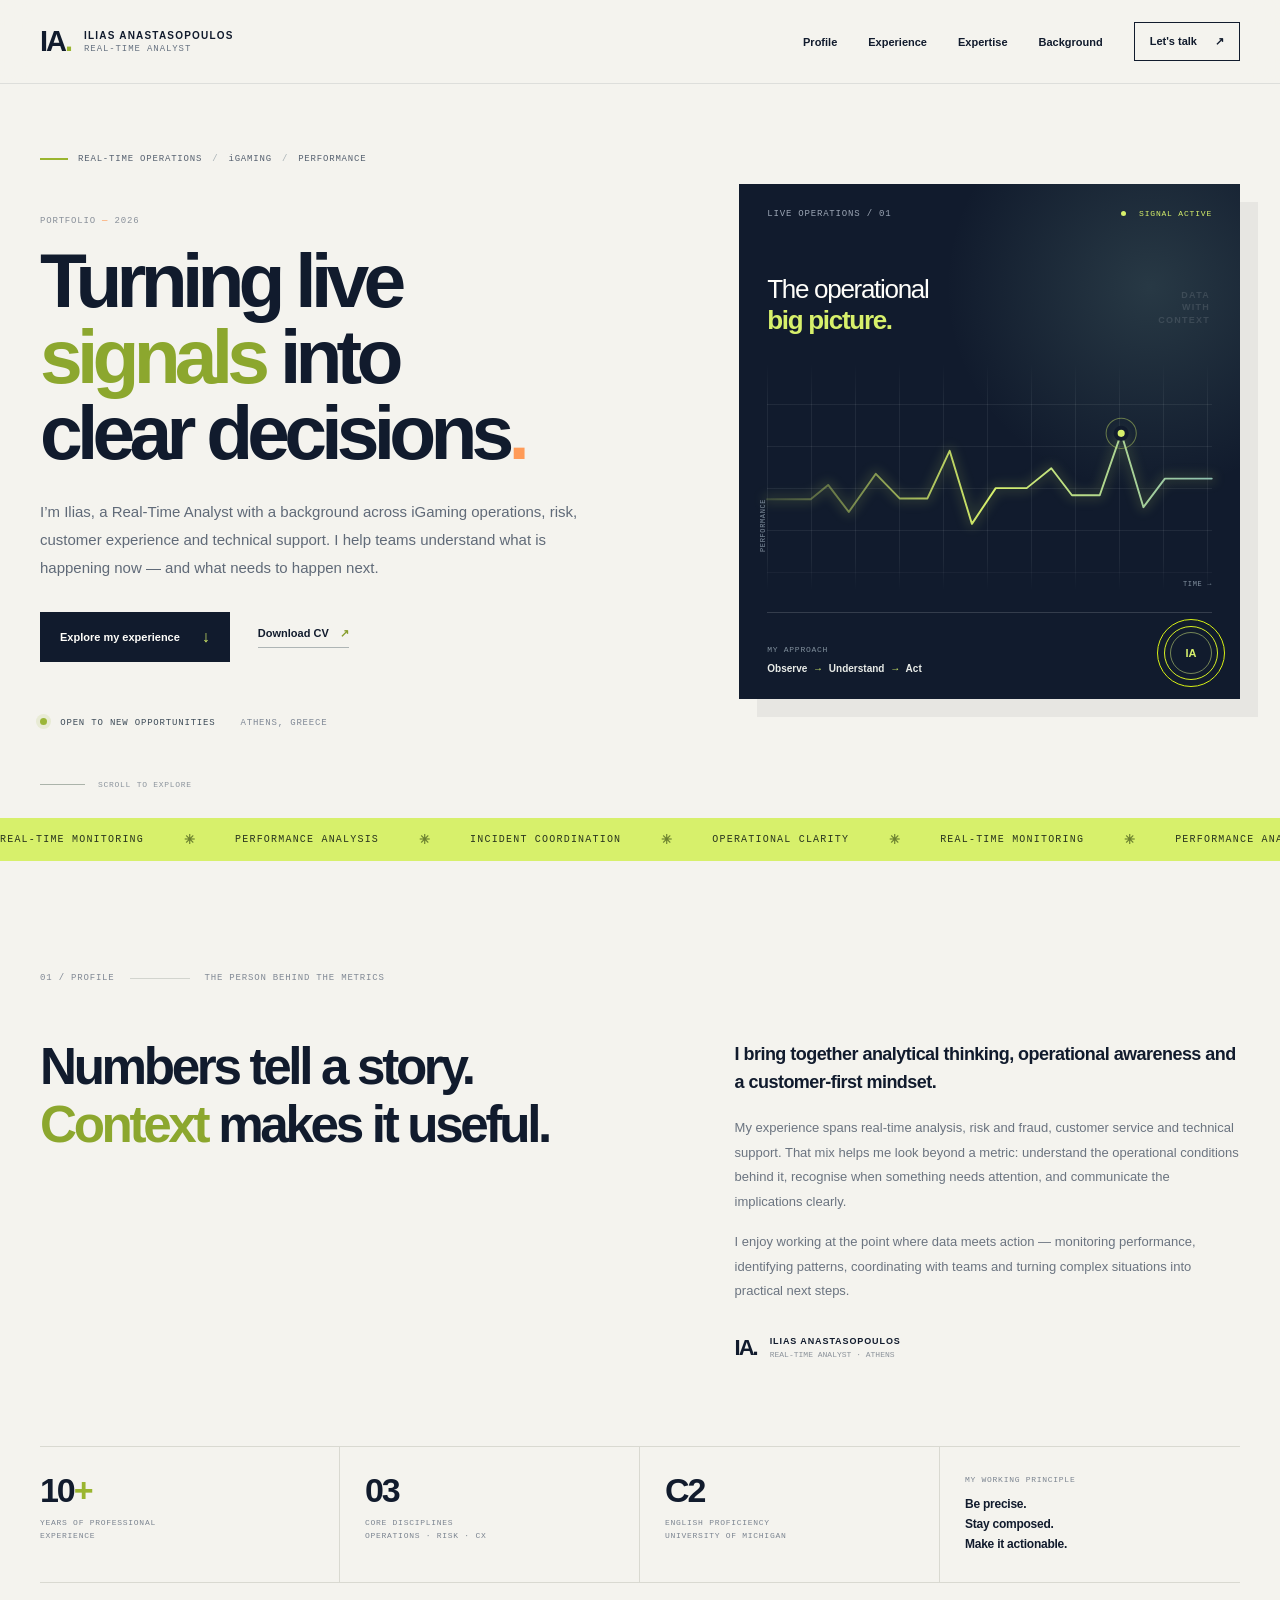
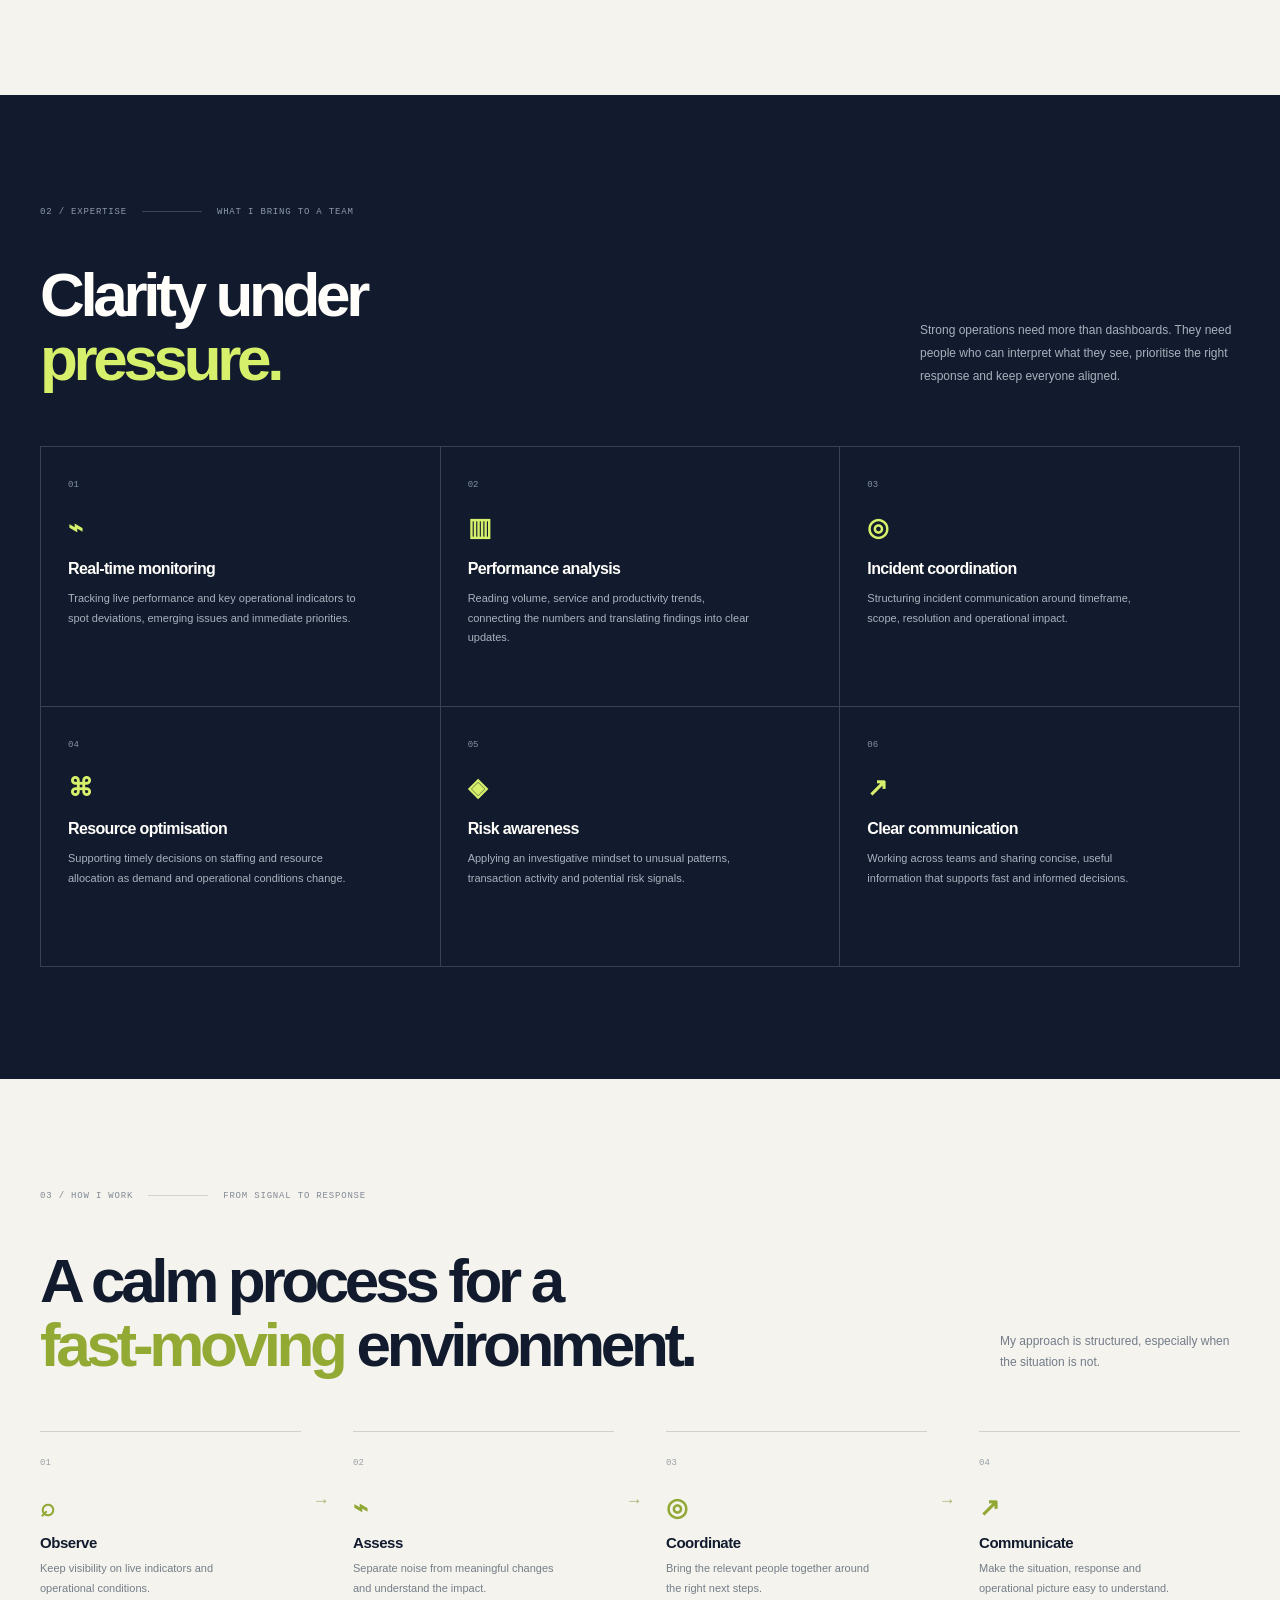
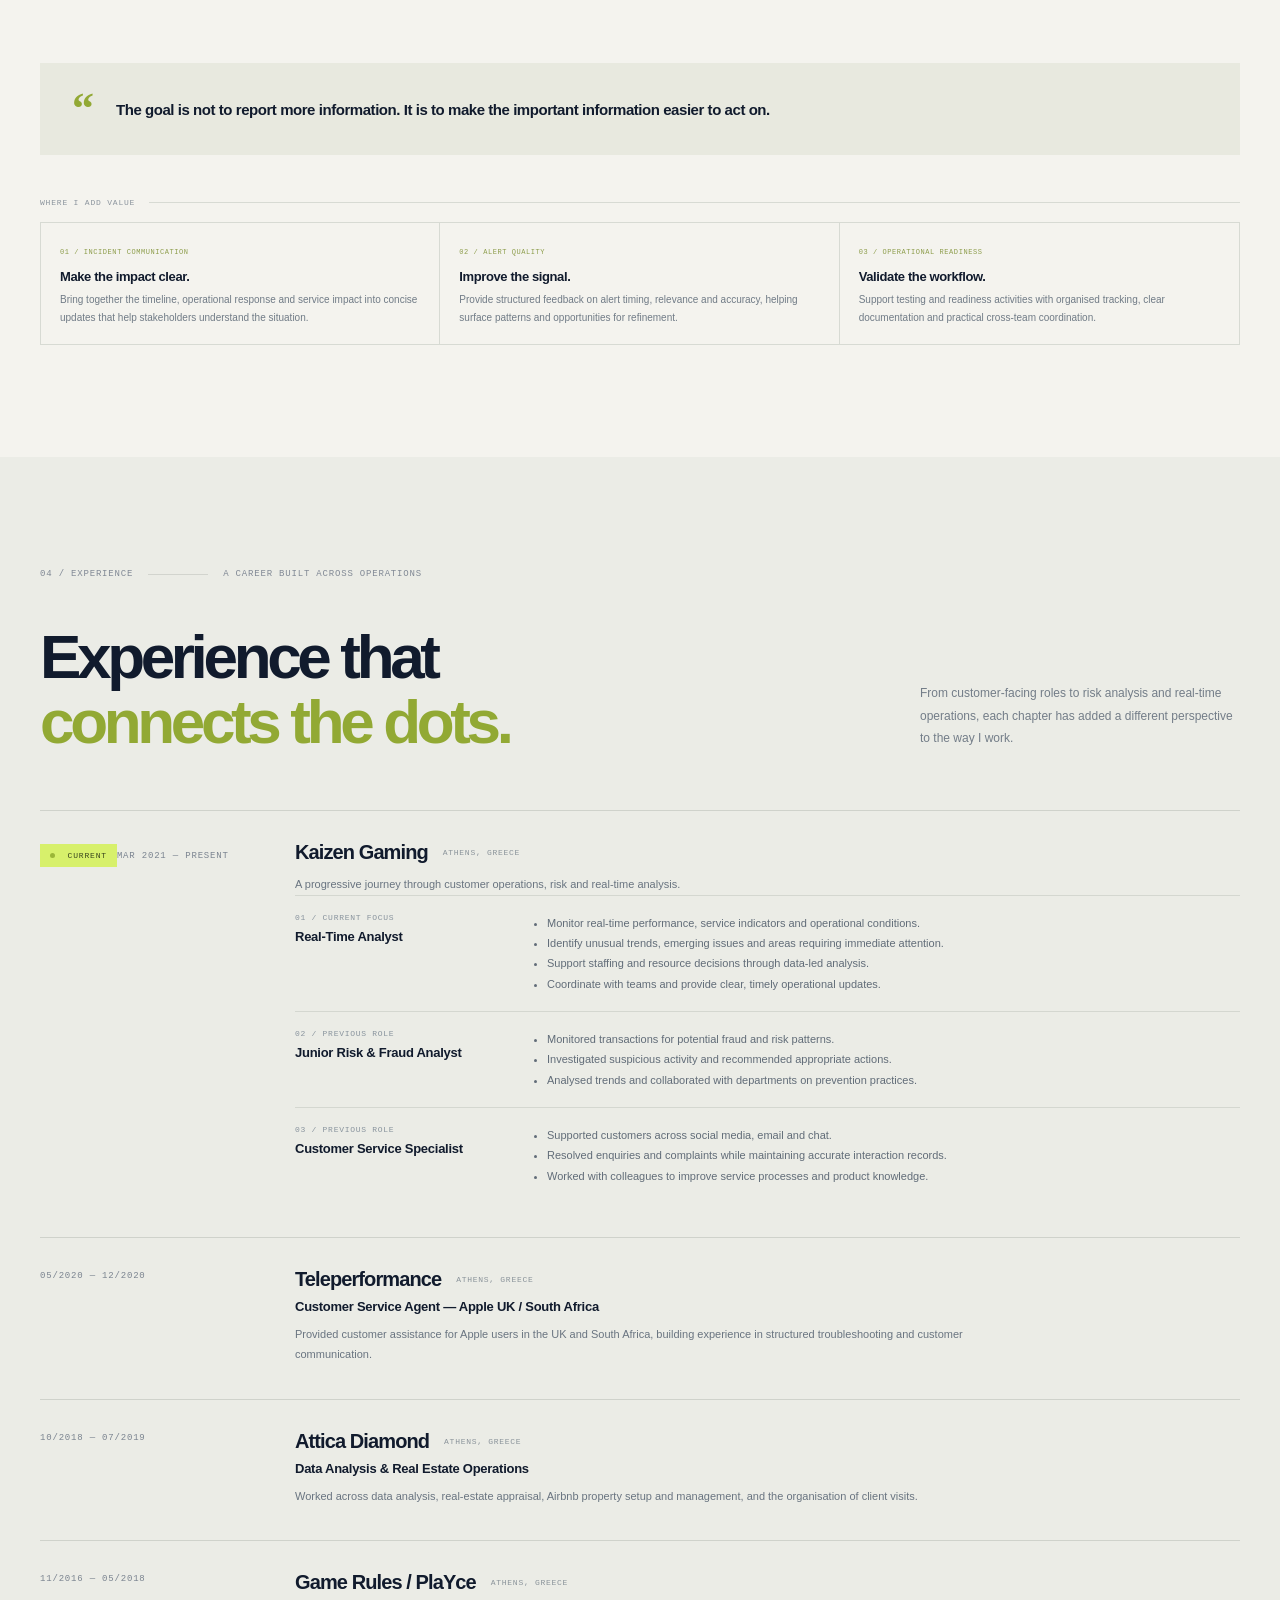
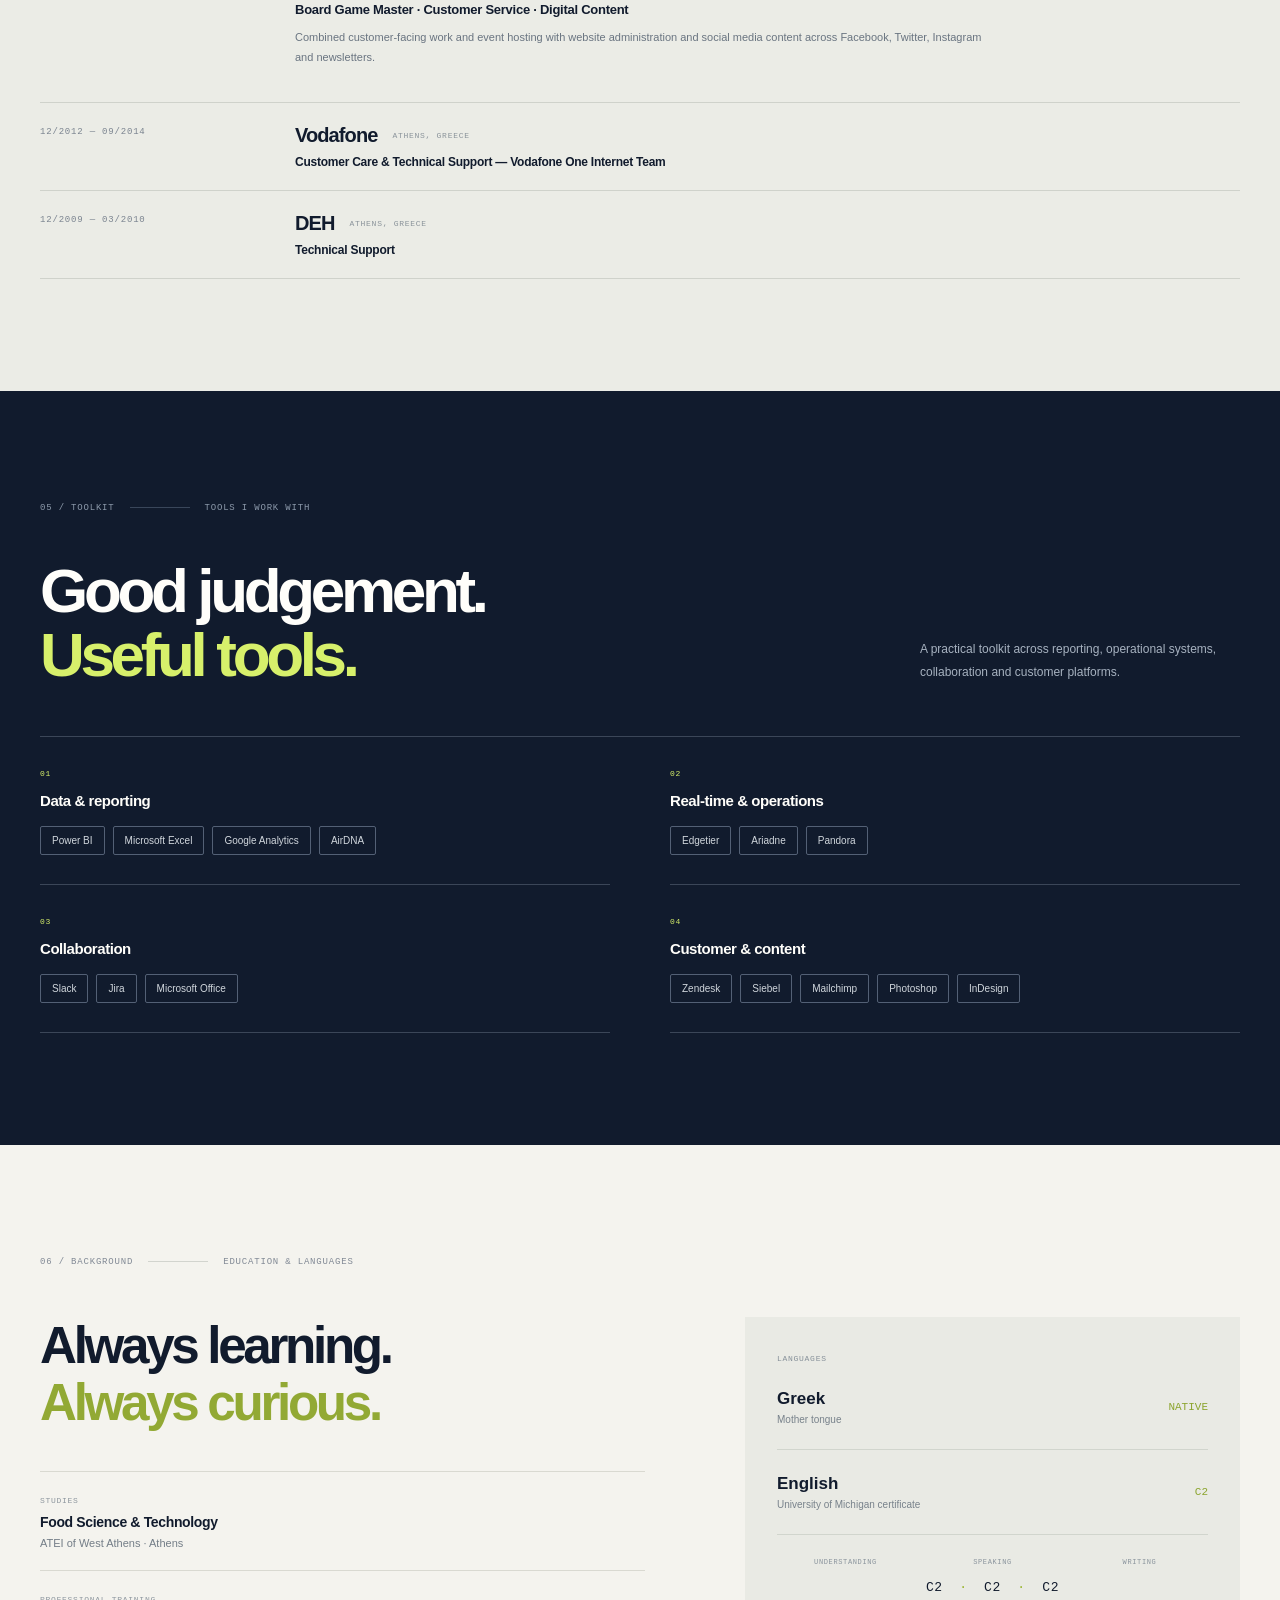
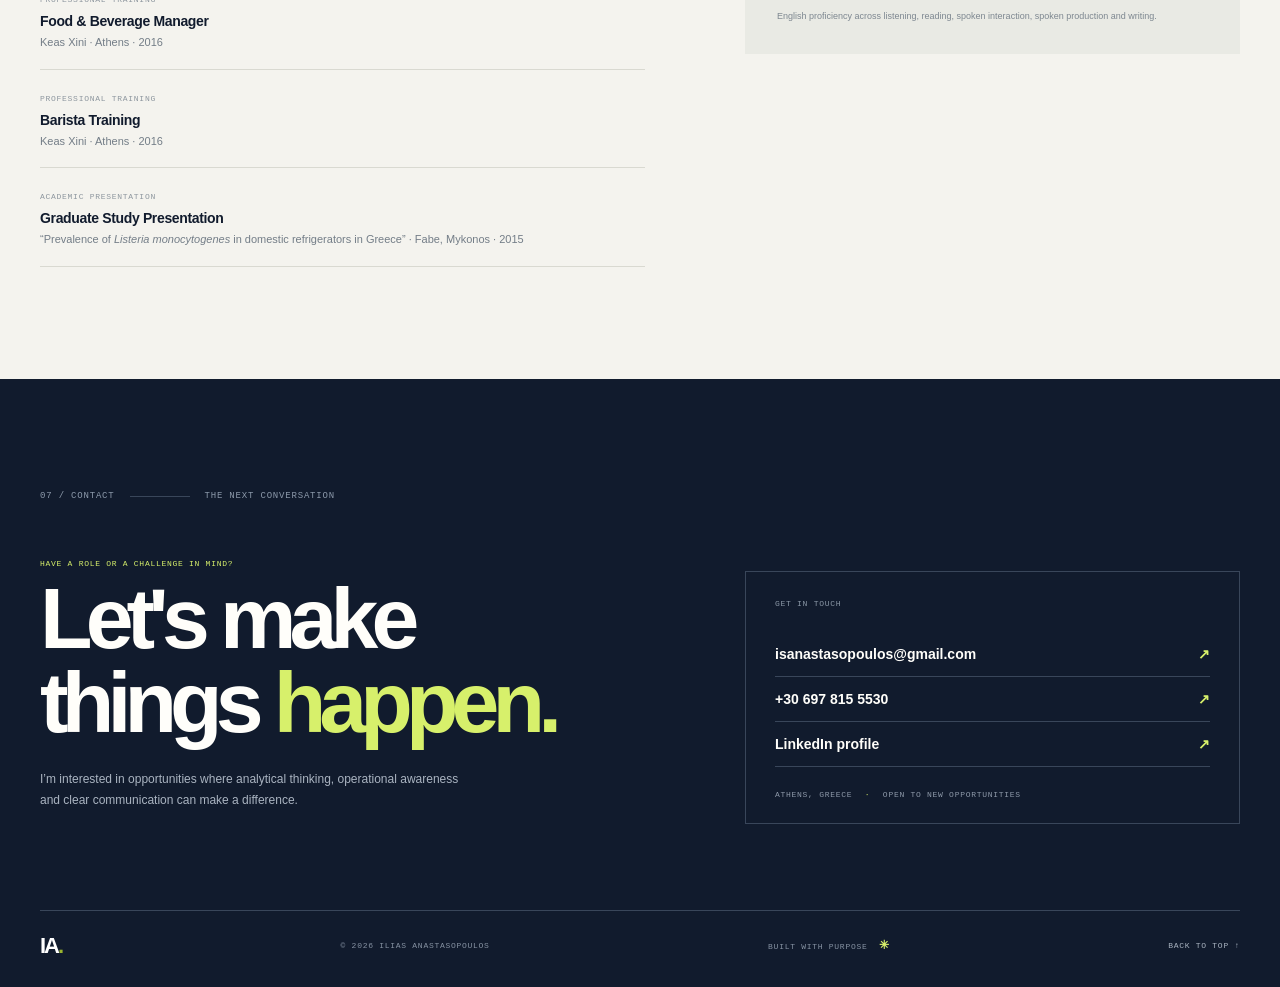
==== index.html @ 62d22616 "Add files via upload Upload personal portfolio" ====
<!doctype html>
<html lang="en"><head>
<meta charset="utf-8"><meta name="viewport" content="width=device-width,initial-scale=1">
<meta name="theme-color" content="#111b2d"><meta name="description" content="Ilias Anastasopoulos — Real-Time Analyst specialising in iGaming operations, performance monitoring, incident coordination and data-led decision support.">
<meta property="og:title" content="Ilias Anastasopoulos — Real-Time Analyst"><meta property="og:description" content="Real-time operations, performance insight and clear communication.">
<title>Ilias Anastasopoulos — Real-Time Analyst</title><link rel="icon" href="assets/favicon.svg" type="image/svg+xml">
<link rel="stylesheet" href="styles.css"></head>
<body><div class="site-shell">
<header class="site-header"><a class="brand" href="#top"><span class="brand-mark">IA<span>.</span></span><span class="brand-copy"><strong>ILIAS ANASTASOPOULOS</strong><small>REAL-TIME ANALYST</small></span></a>
<button class="menu-toggle" aria-label="Open navigation" aria-expanded="false"><span></span><span></span></button>
<nav class="main-nav" aria-label="Main navigation"><a href="#profile">Profile</a><a href="#experience">Experience</a><a href="#expertise">Expertise</a><a href="#education">Background</a><a class="nav-contact" href="#contact">Let's talk <span>↗</span></a></nav></header>
<main id="top">
<section class="hero section-wrap"><div class="hero-copy"><div class="eyebrow"><i></i> REAL-TIME OPERATIONS <b>/</b> iGAMING <b>/</b> PERFORMANCE</div><p class="hero-index">PORTFOLIO <span>—</span> 2026</p>
<h1>Turning live<br><em>signals</em> into<br>clear decisions<span>.</span></h1><p class="hero-lede">I’m Ilias, a Real-Time Analyst with a background across iGaming operations, risk, customer experience and technical support. I help teams understand what is happening now — and what needs to happen next.</p>
<div class="hero-actions"><a class="button button-dark" href="#experience">Explore my experience <b>↓</b></a><a class="text-link" href="assets/Ilias-Anastasopoulos-CV.pdf" target="_blank" rel="noopener">Download CV <b>↗</b></a></div>
<div class="hero-meta"><span class="availability"><i></i> OPEN TO NEW OPPORTUNITIES</span><span>ATHENS, GREECE</span></div></div>
<div class="hero-visual"><div class="visual-top"><span>LIVE OPERATIONS / 01</span><span class="visual-live"><i></i> SIGNAL ACTIVE</span></div><div class="visual-title">The operational<br><strong>big picture.</strong></div>
<div class="signal-graphic"><div class="signal-grid"></div><svg viewBox="0 0 560 260" role="img" aria-label="Abstract signal line moving across a monitoring grid"><defs><linearGradient id="signalStroke"><stop stop-color="#d7f06b" stop-opacity=".15"/><stop offset=".5" stop-color="#d7f06b"/><stop offset="1" stop-color="#8ec0b0"/></linearGradient></defs><path class="signal-shadow" d="M0 158 L55 158 L77 140 L103 174 L137 126 L167 157 L202 157 L230 97 L258 189 L288 144 L327 144 L358 119 L384 153 L419 153 L446 75 L474 168 L501 132 L560 132"/><path class="signal-line" d="M0 158 L55 158 L77 140 L103 174 L137 126 L167 157 L202 157 L230 97 L258 189 L288 144 L327 144 L358 119 L384 153 L419 153 L446 75 L474 168 L501 132 L560 132"/><circle cx="446" cy="75" r="7" class="signal-point"/><circle cx="446" cy="75" r="19" class="signal-ring"/></svg><small class="axis-label">PERFORMANCE</small><small class="axis-right">TIME →</small></div>
<div class="visual-bottom"><div><small>MY APPROACH</small><strong>Observe <b>→</b> Understand <b>→</b> Act</strong></div><div class="visual-orbit">IA</div></div><div class="visual-stamp">DATA<br>WITH<br>CONTEXT</div></div><div class="hero-scroll"><i></i> SCROLL TO EXPLORE</div></section>
<div class="ticker"><div class="ticker-track"><span>REAL-TIME MONITORING</span><b>✳</b><span>PERFORMANCE ANALYSIS</span><b>✳</b><span>INCIDENT COORDINATION</span><b>✳</b><span>OPERATIONAL CLARITY</span><b>✳</b><span>REAL-TIME MONITORING</span><b>✳</b><span>PERFORMANCE ANALYSIS</span><b>✳</b><span>INCIDENT COORDINATION</span><b>✳</b><span>OPERATIONAL CLARITY</span><b>✳</b></div></div>
<section class="profile section-wrap section-pad" id="profile"><div class="section-kicker"><span>01 / PROFILE</span><i></i><span>THE PERSON BEHIND THE METRICS</span></div>
<div class="profile-grid"><h2>Numbers tell a story.<br><em>Context</em> makes it useful.</h2><div class="profile-copy"><p class="lead-copy">I bring together analytical thinking, operational awareness and a customer-first mindset.</p><p>My experience spans real-time analysis, risk and fraud, customer service and technical support. That mix helps me look beyond a metric: understand the operational conditions behind it, recognise when something needs attention, and communicate the implications clearly.</p><p>I enjoy working at the point where data meets action — monitoring performance, identifying patterns, coordinating with teams and turning complex situations into practical next steps.</p><div class="profile-signoff"><b>IA.</b><span><strong>ILIAS ANASTASOPOULOS</strong><small>REAL-TIME ANALYST · ATHENS</small></span></div></div></div>
<div class="fact-strip"><div class="fact"><strong>10<span>+</span></strong><small>YEARS OF PROFESSIONAL<br>EXPERIENCE</small></div><div class="fact"><strong>03</strong><small>CORE DISCIPLINES<br>OPERATIONS · RISK · CX</small></div><div class="fact"><strong>C2</strong><small>ENGLISH PROFICIENCY<br>UNIVERSITY OF MICHIGAN</small></div><div class="fact fact-note"><small>MY WORKING PRINCIPLE</small><strong>Be precise.<br>Stay composed.<br>Make it actionable.</strong></div></div></section>
<section class="expertise section-pad" id="expertise"><div class="section-wrap"><div class="section-kicker light"><span>02 / EXPERTISE</span><i></i><span>WHAT I BRING TO A TEAM</span></div><div class="section-heading"><h2>Clarity under<br><em>pressure.</em></h2><p>Strong operations need more than dashboards. They need people who can interpret what they see, prioritise the right response and keep everyone aligned.</p></div>
<div class="expertise-grid"><article><span>01</span><b>⌁</b><h3>Real-time monitoring</h3><p>Tracking live performance and key operational indicators to spot deviations, emerging issues and immediate priorities.</p></article><article><span>02</span><b>▥</b><h3>Performance analysis</h3><p>Reading volume, service and productivity trends, connecting the numbers and translating findings into clear updates.</p></article><article><span>03</span><b>◎</b><h3>Incident coordination</h3><p>Structuring incident communication around timeframe, scope, resolution and operational impact.</p></article><article><span>04</span><b>⌘</b><h3>Resource optimisation</h3><p>Supporting timely decisions on staffing and resource allocation as demand and operational conditions change.</p></article><article><span>05</span><b>◈</b><h3>Risk awareness</h3><p>Applying an investigative mindset to unusual patterns, transaction activity and potential risk signals.</p></article><article><span>06</span><b>↗</b><h3>Clear communication</h3><p>Working across teams and sharing concise, useful information that supports fast and informed decisions.</p></article></div></div></section>
<section class="approach section-wrap section-pad"><div class="section-kicker"><span>03 / HOW I WORK</span><i></i><span>FROM SIGNAL TO RESPONSE</span></div><div class="section-heading"><h2>A calm process for a<br><em>fast-moving</em> environment.</h2><p>My approach is structured, especially when the situation is not.</p></div><div class="process-flow"><div class="process-step"><span>01</span><b>⌕</b><h3>Observe</h3><p>Keep visibility on live indicators and operational conditions.</p></div><i>→</i><div class="process-step"><span>02</span><b>⌁</b><h3>Assess</h3><p>Separate noise from meaningful changes and understand the impact.</p></div><i>→</i><div class="process-step"><span>03</span><b>◎</b><h3>Coordinate</h3><p>Bring the relevant people together around the right next steps.</p></div><i>→</i><div class="process-step"><span>04</span><b>↗</b><h3>Communicate</h3><p>Make the situation, response and operational picture easy to understand.</p></div></div><div class="approach-note"><b>“</b><p>The goal is not to report more information. It is to make the important information easier to act on.</p></div>
<div class="practice-heading"><span>WHERE I ADD VALUE</span><i></i></div><div class="practice-grid">
<article><small>01 / INCIDENT COMMUNICATION</small><h3>Make the impact clear.</h3><p>Bring together the timeline, operational response and service impact into concise updates that help stakeholders understand the situation.</p></article>
<article><small>02 / ALERT QUALITY</small><h3>Improve the signal.</h3><p>Provide structured feedback on alert timing, relevance and accuracy, helping surface patterns and opportunities for refinement.</p></article>
<article><small>03 / OPERATIONAL READINESS</small><h3>Validate the workflow.</h3><p>Support testing and readiness activities with organised tracking, clear documentation and practical cross-team coordination.</p></article>
</div></section>
<section class="experience section-pad" id="experience"><div class="section-wrap"><div class="section-kicker"><span>04 / EXPERIENCE</span><i></i><span>A CAREER BUILT ACROSS OPERATIONS</span></div><div class="section-heading"><h2>Experience that<br><em>connects the dots.</em></h2><p>From customer-facing roles to risk analysis and real-time operations, each chapter has added a different perspective to the way I work.</p></div><div class="timeline">
<article class="timeline-item current"><div class="timeline-date"><span class="status-pill"><i></i> CURRENT</span><small>MAR 2021 — PRESENT</small></div><div class="timeline-content"><div class="company-line"><h3>Kaizen Gaming</h3><span>ATHENS, GREECE</span></div><p class="role-intro">A progressive journey through customer operations, risk and real-time analysis.</p>
<div class="role-block"><div><span>01 / CURRENT FOCUS</span><h4>Real-Time Analyst</h4></div><ul><li>Monitor real-time performance, service indicators and operational conditions.</li><li>Identify unusual trends, emerging issues and areas requiring immediate attention.</li><li>Support staffing and resource decisions through data-led analysis.</li><li>Coordinate with teams and provide clear, timely operational updates.</li></ul></div>
<div class="role-block"><div><span>02 / PREVIOUS ROLE</span><h4>Junior Risk &amp; Fraud Analyst</h4></div><ul><li>Monitored transactions for potential fraud and risk patterns.</li><li>Investigated suspicious activity and recommended appropriate actions.</li><li>Analysed trends and collaborated with departments on prevention practices.</li></ul></div>
<div class="role-block"><div><span>03 / PREVIOUS ROLE</span><h4>Customer Service Specialist</h4></div><ul><li>Supported customers across social media, email and chat.</li><li>Resolved enquiries and complaints while maintaining accurate interaction records.</li><li>Worked with colleagues to improve service processes and product knowledge.</li></ul></div></div></article>
<article class="timeline-item"><div class="timeline-date"><small>05/2020 — 12/2020</small></div><div class="timeline-content"><div class="company-line"><h3>Teleperformance</h3><span>ATHENS, GREECE</span></div><h4>Customer Service Agent — Apple UK / South Africa</h4><p>Provided customer assistance for Apple users in the UK and South Africa, building experience in structured troubleshooting and customer communication.</p></div></article>
<article class="timeline-item"><div class="timeline-date"><small>10/2018 — 07/2019</small></div><div class="timeline-content"><div class="company-line"><h3>Attica Diamond</h3><span>ATHENS, GREECE</span></div><h4>Data Analysis &amp; Real Estate Operations</h4><p>Worked across data analysis, real-estate appraisal, Airbnb property setup and management, and the organisation of client visits.</p></div></article>
<article class="timeline-item"><div class="timeline-date"><small>11/2016 — 05/2018</small></div><div class="timeline-content"><div class="company-line"><h3>Game Rules / PlaYce</h3><span>ATHENS, GREECE</span></div><h4>Board Game Master · Customer Service · Digital Content</h4><p>Combined customer-facing work and event hosting with website administration and social media content across Facebook, Twitter, Instagram and newsletters.</p></div></article>
<article class="timeline-item compact"><div class="timeline-date"><small>12/2012 — 09/2014</small></div><div class="timeline-content"><div class="company-line"><h3>Vodafone</h3><span>ATHENS, GREECE</span></div><h4>Customer Care &amp; Technical Support — Vodafone One Internet Team</h4></div></article>
<article class="timeline-item compact"><div class="timeline-date"><small>12/2009 — 03/2010</small></div><div class="timeline-content"><div class="company-line"><h3>DEH</h3><span>ATHENS, GREECE</span></div><h4>Technical Support</h4></div></article>
</div></div></section>
<section class="toolkit section-pad"><div class="section-wrap"><div class="section-kicker light"><span>05 / TOOLKIT</span><i></i><span>TOOLS I WORK WITH</span></div><div class="section-heading"><h2>Good judgement.<br><em>Useful tools.</em></h2><p>A practical toolkit across reporting, operational systems, collaboration and customer platforms.</p></div><div class="toolkit-grid">
<div class="tool-group"><span>01</span><h3>Data &amp; reporting</h3><div class="tool-chips"><b>Power BI</b><b>Microsoft Excel</b><b>Google Analytics</b><b>AirDNA</b></div></div>
<div class="tool-group"><span>02</span><h3>Real-time &amp; operations</h3><div class="tool-chips"><b>Edgetier</b><b>Ariadne</b><b>Pandora</b></div></div>
<div class="tool-group"><span>03</span><h3>Collaboration</h3><div class="tool-chips"><b>Slack</b><b>Jira</b><b>Microsoft Office</b></div></div>
<div class="tool-group"><span>04</span><h3>Customer &amp; content</h3><div class="tool-chips"><b>Zendesk</b><b>Siebel</b><b>Mailchimp</b><b>Photoshop</b><b>InDesign</b></div></div></div></div></section>
<section class="background section-wrap section-pad" id="education"><div class="section-kicker"><span>06 / BACKGROUND</span><i></i><span>EDUCATION &amp; LANGUAGES</span></div><div class="background-grid"><div><h2>Always learning.<br><em>Always curious.</em></h2><div class="education-list"><article><span>STUDIES</span><h3>Food Science &amp; Technology</h3><p>ATEI of West Athens · Athens</p></article><article><span>PROFESSIONAL TRAINING</span><h3>Food &amp; Beverage Manager</h3><p>Keas Xini · Athens · 2016</p></article><article><span>PROFESSIONAL TRAINING</span><h3>Barista Training</h3><p>Keas Xini · Athens · 2016</p></article><article><span>ACADEMIC PRESENTATION</span><h3>Graduate Study Presentation</h3><p>“Prevalence of <em>Listeria monocytogenes</em> in domestic refrigerators in Greece” · Fabe, Mykonos · 2015</p></article></div></div>
<aside class="language-panel"><span class="panel-label">LANGUAGES</span><div class="language-row"><div><h3>Greek</h3><p>Mother tongue</p></div><b>NATIVE</b></div><div class="language-row"><div><h3>English</h3><p>University of Michigan certificate</p></div><b>C2</b></div><div class="language-foot"><div>UNDERSTANDING</div><div>SPEAKING</div><div>WRITING</div><p>C2 <span>·</span> C2 <span>·</span> C2</p></div><p class="language-note">English proficiency across listening, reading, spoken interaction, spoken production and writing.</p></aside></div></section>
<section class="contact section-pad" id="contact"><div class="section-wrap"><div class="section-kicker light"><span>07 / CONTACT</span><i></i><span>THE NEXT CONVERSATION</span></div><div class="contact-content"><div><p class="contact-overline">HAVE A ROLE OR A CHALLENGE IN MIND?</p><h2>Let's make<br>things <em>happen.</em></h2><p class="contact-copy">I’m interested in opportunities where analytical thinking, operational awareness and clear communication can make a difference.</p></div><div class="contact-card"><span>GET IN TOUCH</span><a href="mailto:isanastasopoulos@gmail.com">isanastasopoulos@gmail.com <b>↗</b></a><a href="tel:+306978155530">+30 697 815 5530 <b>↗</b></a><a href="https://www.linkedin.com/in/ilias-anastasopoulos-95432253" target="_blank" rel="noopener">LinkedIn profile <b>↗</b></a><div class="contact-location">ATHENS, GREECE <span>·</span> OPEN TO NEW OPPORTUNITIES</div></div></div><footer class="site-footer"><a href="#top">IA<span>.</span></a><span>© 2026 ILIAS ANASTASOPOULOS</span><span>BUILT WITH PURPOSE <b>✳</b></span><a href="#top">BACK TO TOP ↑</a></footer></div></section>
</main></div><script src="script.js"></script></body></html>
---- styles.css ----
:root{--ink:#111b2d;--paper:#f4f3ee;--white:#fffefa;--muted:#687382;--line:#d9d9d1;--lime:#d7f06b;--mint:#8ec0b0;--orange:#ff9b58;--mono:"DM Mono",ui-monospace,monospace;--sans:"Manrope",Arial,sans-serif;--wrap:1200px}
*{box-sizing:border-box}html{scroll-behavior:smooth;scroll-padding-top:90px}body{margin:0;background:var(--paper);color:var(--ink);font-family:var(--sans);-webkit-font-smoothing:antialiased}.site-shell{overflow:hidden}.section-wrap{width:min(var(--wrap),calc(100% - 64px));margin:0 auto}.section-pad{padding:112px 0}.site-header{height:84px;padding:0 max(32px,calc((100vw - var(--wrap))/2));display:flex;align-items:center;justify-content:space-between;border-bottom:1px solid #111b2d19;background:#f4f3eef2;position:sticky;top:0;z-index:50;backdrop-filter:blur(14px)}
a{color:inherit}.brand{display:flex;align-items:center;gap:13px;text-decoration:none}.brand-mark{font-size:29px;font-weight:800;letter-spacing:-2px}.brand-mark span,.site-footer>a:first-child span{color:#9ab52f}.brand-copy{display:flex;flex-direction:column;gap:3px}.brand-copy strong{font-size:10px;letter-spacing:.12em}.brand-copy small{font:9px var(--mono);letter-spacing:.1em;color:var(--muted)}.main-nav{display:flex;align-items:center;gap:31px}.main-nav a{font-size:11px;font-weight:700;text-decoration:none;transition:color .2s}.main-nav a:hover{color:#829b2c}.main-nav .nav-contact{border:1px solid var(--ink);padding:12px 15px}.nav-contact span{margin-left:15px}.menu-toggle{display:none}
.hero{min-height:720px;display:grid;grid-template-columns:1.12fr .88fr;align-items:center;gap:62px;position:relative;padding-top:70px;padding-bottom:90px}.eyebrow,.hero-index,.hero-meta,.hero-scroll,.section-kicker,.visual-top,.visual-bottom small,.axis-label,.axis-right,.fact small,.card-number,.timeline-date,.company-line>span,.role-block>div>span,.tool-group>span,.education-list article>span,.panel-label,.language-foot,.contact-overline,.contact-card>span,.contact-location,.site-footer{font:10px var(--mono);letter-spacing:.09em}.eyebrow{display:flex;align-items:center;gap:10px;color:#566170;font-size:9px}.eyebrow i{display:inline-block;width:28px;height:2px;background:#9ab52f}.eyebrow b{font-weight:400;color:#a9b2b6}.hero-index{margin:52px 0 16px;color:#89909a;font-size:9px}.hero-index span{color:var(--orange)}h1,h2,h3,h4,p{margin-top:0}.hero h1{font-size:clamp(56px,6vw,84px);line-height:.99;letter-spacing:-.075em;font-weight:600;margin:0 0 28px}.hero h1 em,.section-heading h2 em,.profile-grid h2 em,.approach h2 em,.background h2 em,.contact h2 em{font-style:normal;color:#8ca72e}.hero h1>span{color:var(--orange)}.hero-lede{max-width:560px;color:#606a78;font-size:15px;line-height:1.85;margin:0 0 31px}.hero-actions{display:flex;align-items:center;gap:28px}.button{display:inline-flex;align-items:center;gap:22px;padding:16px 20px;text-decoration:none;font-size:11px;font-weight:800;transition:transform .2s}.button:hover{transform:translateY(-3px)}.button-dark{background:var(--ink);color:var(--white)}.button-dark b{color:var(--lime);font-size:16px}.text-link{color:var(--ink);text-decoration:none;font-size:11px;font-weight:800;border-bottom:1px solid #aeb5b5;padding-bottom:7px}.text-link b{margin-left:8px;color:#879d2d}.hero-meta{display:flex;gap:25px;margin-top:56px;color:#808996;font-size:9px}.hero-meta>span>b{color:var(--orange);padding:0 4px}.availability{color:#3d4b58}.availability i,.visual-live i,.status-pill i{display:inline-block;width:7px;height:7px;background:#9bb638;border-radius:50%;margin-right:7px;box-shadow:0 0 0 4px #9bb63824}
.hero-visual{height:515px;background:var(--ink);color:var(--white);position:relative;padding:25px 28px;overflow:hidden;box-shadow:18px 18px 0 #111b2d0f}.hero-visual:before{content:"";position:absolute;inset:0;background:radial-gradient(circle at 82% 20%,#8ec0b02e,transparent 35%);pointer-events:none}.visual-top{display:flex;justify-content:space-between;color:#9ba5b4;font-size:9px;position:relative;z-index:1}.visual-live{color:var(--lime);font-size:8px}.visual-live i{background:var(--lime);width:5px;height:5px;box-shadow:none}.visual-title{position:relative;margin-top:55px;font-size:26px;line-height:1.2;font-weight:500;letter-spacing:-.05em}.visual-title strong{font-weight:800;color:var(--lime)}.signal-graphic{height:230px;position:absolute;left:28px;right:28px;top:178px}.signal-grid{position:absolute;inset:0;background-image:linear-gradient(#dce7e614 1px,transparent 1px),linear-gradient(90deg,#dce7e614 1px,transparent 1px);background-size:44px 42px;mask-image:linear-gradient(to bottom,transparent,#000 18%,#000 85%,transparent)}.signal-graphic svg{position:absolute;inset:0;width:100%;height:100%;overflow:visible}.signal-shadow{fill:none;stroke:#d7f06b21;stroke-width:11;stroke-linejoin:round;stroke-linecap:round;filter:blur(7px)}.signal-line{fill:none;stroke:url(#signalStroke);stroke-width:2.4;stroke-linejoin:round;stroke-linecap:round}.signal-point{fill:var(--lime);stroke:var(--ink);stroke-width:5}.signal-ring{fill:none;stroke:#d7f06b6b;stroke-width:1.3}.axis-label,.axis-right{position:absolute;bottom:4px;color:#82909f;font-size:7px}.axis-label{left:0;transform:rotate(-90deg);transform-origin:left bottom;bottom:40px}.axis-right{right:0}.visual-bottom{position:absolute;bottom:25px;left:28px;right:28px;display:flex;align-items:flex-end;justify-content:space-between;border-top:1px solid #ffffff26;padding-top:19px}.visual-bottom>div:first-child{display:flex;flex-direction:column;gap:9px}.visual-bottom small{font-size:8px;color:#81909d}.visual-bottom strong{font-size:10px;font-weight:600;color:#e9ece8}.visual-bottom strong b{color:var(--lime);padding:0 3px}.visual-orbit{width:42px;height:42px;border:1px solid #d7f08080;border-radius:50%;display:grid;place-items:center;color:var(--lime);font-weight:800;font-size:11px;position:relative}.visual-orbit:before,.visual-orbit:after{content:"";position:absolute;inset:-7px;border:1px solid #d7f024;border-radius:50%}.visual-orbit:after{inset:-14px;border-color:#d7f014}.visual-stamp{position:absolute;right:30px;top:105px;color:#ffffff1f;font-size:9px;font-weight:800;line-height:1.4;letter-spacing:.14em;text-align:right}.hero-scroll{position:absolute;left:0;bottom:29px;display:flex;gap:13px;align-items:center;color:#8c949d;font-size:8px}.hero-scroll i{height:1px;width:45px;background:#abb3aa}
.ticker{background:var(--lime);overflow:hidden;padding:14px 0;white-space:nowrap}.ticker-track{display:flex;align-items:center;justify-content:space-around;gap:40px;min-width:1200px;animation:marquee 35s linear infinite}.ticker span{font:10px var(--mono);letter-spacing:.12em;color:#29351e}.ticker b{font-size:13px;color:#6c8130}@keyframes marquee{to{transform:translateX(-15%)}}
.section-kicker{display:flex;align-items:center;gap:15px;color:#818995;font-size:9px}.section-kicker>i{height:1px;background:#d2d4ce;width:60px}.profile-grid{display:grid;grid-template-columns:1fr .85fr;gap:100px;margin-top:55px}.profile-grid h2,.approach h2,.background h2{font-size:clamp(36px,4vw,52px);line-height:1.12;letter-spacing:-.065em;font-weight:600;margin:0}.profile-copy{padding-top:3px}.lead-copy{font-size:18px;line-height:1.55;letter-spacing:-.03em;font-weight:700;margin-bottom:19px}.profile-copy p:not(.lead-copy){font-size:13px;color:#6b7480;line-height:1.9;margin-bottom:15px}.profile-signoff{display:flex;align-items:center;gap:13px;margin-top:31px}.profile-signoff>b{font-size:22px;font-weight:800;letter-spacing:-2px}.profile-signoff>span{display:flex;flex-direction:column;gap:4px}.profile-signoff strong{font-size:9px;letter-spacing:.1em}.profile-signoff small{font:8px var(--mono);color:#8b929a}.fact-strip{margin-top:85px;border-top:1px solid var(--line);border-bottom:1px solid var(--line);display:grid;grid-template-columns:repeat(4,1fr)}.fact{padding:26px 20px 27px 0;display:flex;flex-direction:column;gap:9px;border-right:1px solid var(--line)}.fact:not(:first-child){padding-left:25px}.fact:last-child{border:0}.fact>strong{font-size:34px;line-height:1;font-weight:600;letter-spacing:-.06em}.fact>strong span{color:#9ab52f}.fact small{font-size:8px;color:#7b8490;line-height:1.7}.fact-note>strong{font:700 12px/1.65 var(--sans);letter-spacing:-.02em}
.expertise,.toolkit,.contact{background:var(--ink);color:var(--white);position:relative}.expertise:before,.toolkit:before{content:"";position:absolute;inset:0;background-image:radial-gradient(#ffffff21 .6px,transparent .6px);background-size:18px 18px;opacity:.2;pointer-events:none}.expertise>.section-wrap,.toolkit>.section-wrap,.contact>.section-wrap{position:relative}.section-kicker.light{color:#8d9aab}.section-kicker.light>i{background:#39465a}.section-heading{display:flex;justify-content:space-between;align-items:flex-end;gap:60px;margin:46px 0 54px}.section-heading h2{font-size:clamp(42px,5vw,62px);line-height:1.04;letter-spacing:-.07em;font-weight:600;margin:0}.expertise .section-heading h2 em,.toolkit .section-heading h2 em{color:var(--lime)}.section-heading>p{width:320px;color:#a8b1bd;font-size:12px;line-height:1.9;margin:0 0 4px}.expertise-grid{display:grid;grid-template-columns:repeat(3,1fr);border-top:1px solid #354156;border-left:1px solid #354156}.expertise-grid article{min-height:260px;padding:26px 27px 30px;position:relative;border-right:1px solid #354156;border-bottom:1px solid #354156;transition:background .25s}.expertise-grid article:hover{background:#1a2941}.expertise-grid article>span{font:9px var(--mono);color:#8291a1}.expertise-grid article>b{display:block;font-size:25px;color:var(--lime);margin:22px 0 18px}.expertise-grid h3{font-size:16px;letter-spacing:-.04em;margin-bottom:11px}.expertise-grid p{color:#a9b2be;font-size:11px;line-height:1.8;max-width:290px;margin:0}
.approach .section-heading{margin:48px 0 53px}.approach .section-heading>p,.background .section-heading>p{max-width:240px;color:#737c88;line-height:1.8}.approach .section-heading h2 em,.experience .section-heading h2 em,.background-grid h2 em{color:#92a934}.process-flow{display:grid;grid-template-columns:1fr 28px 1fr 28px 1fr 28px 1fr;gap:12px;align-items:start}.process-step{border-top:1px solid #cfd2c9;padding-top:19px}.process-step>span{font:9px var(--mono);color:#9aa2a8}.process-step>b{display:block;font-size:25px;color:#91a934;margin:24px 0 12px}.process-step h3{font-size:15px;margin-bottom:8px;letter-spacing:-.03em}.process-step p{font-size:11px;color:#747d87;line-height:1.8;margin:0;max-width:210px}.process-flow>i{padding-top:60px;color:#a5b46b;font-style:normal;font-size:17px}.approach-note{margin-top:65px;background:#e8e9df;padding:24px 32px;display:flex;align-items:center;gap:22px}.approach-note>b{font-size:44px;line-height:1;color:#92a934;font-family:Georgia,serif}.approach-note p{font-size:15px;font-weight:700;letter-spacing:-.03em;margin:0}
.experience{background:#ebece6}.experience .section-heading{margin-bottom:56px}.experience .section-heading>p{color:#737d88}.timeline{border-top:1px solid #cfd2cb}.timeline-item{display:grid;grid-template-columns:220px 1fr;gap:35px;padding:30px 0 34px;border-bottom:1px solid #cfd2cb}.timeline-date{color:#7b8490;font-size:9px;padding-top:3px}.timeline-date small{font-size:9px}.status-pill{display:inline-block;background:var(--lime);color:#39451d;padding:7px 10px;margin-bottom:14px;font-size:8px}.status-pill i{width:5px;height:5px;box-shadow:none}.timeline-content h3{font-size:20px;letter-spacing:-.045em;margin:0}.company-line{display:flex;align-items:center;gap:15px;margin-bottom:8px}.company-line>span{font-size:8px;color:#8a939a}.role-intro{font-size:12px;color:#707a85;margin-bottom:25px}.role-block{display:grid;grid-template-columns:210px 1fr;gap:26px;border-top:1px solid #d4d7d0;padding:17px 0}.role-block>div>span{display:block;font-size:8px;color:#88939d;margin-bottom:7px}.role-block h4,.timeline-content>h4{font-size:13px;margin:0;letter-spacing:-.02em}.role-block ul{padding-left:16px;margin:0;color:#616c78;font-size:11px;line-height:1.85}.timeline-content>p{color:#697480;font-size:11px;line-height:1.85;max-width:700px;margin:10px 0 0}.timeline-item.compact{padding-top:21px;padding-bottom:21px}.timeline-item.compact .timeline-content h4{font-size:12px}
.toolkit .section-heading>p{color:#a7b2c0}.toolkit .section-heading{margin-bottom:48px}.toolkit-grid{display:grid;grid-template-columns:repeat(2,1fr);gap:0 60px;border-top:1px solid #3b4658}.tool-group{padding:25px 0 29px;border-bottom:1px solid #3b4658;position:relative}.tool-group>span{font-size:8px;color:var(--lime)}.tool-group h3{margin:12px 0 17px;font:600 15px var(--sans);letter-spacing:-.03em}.tool-chips{display:flex;flex-wrap:wrap;gap:8px}.tool-chips b{padding:8px 11px;border:1px solid #536075;border-radius:2px;color:#d0d6dc;font-size:10px;font-weight:500}
.background-grid{display:grid;grid-template-columns:1.1fr .9fr;gap:100px;margin-top:50px}.education-list{margin-top:40px;border-top:1px solid var(--line)}.education-list article{padding:17px 0;border-bottom:1px solid var(--line)}.education-list article>span{font-size:8px;color:#8d969e}.education-list h3{font-size:14px;margin:7px 0 4px;letter-spacing:-.025em}.education-list p{margin:0;font-size:11px;color:#737d87;line-height:1.7}.language-panel{background:#e9eae4;padding:30px 32px;align-self:start}.panel-label{font-size:8px;color:#869099}.language-row{display:flex;justify-content:space-between;align-items:center;padding:24px 0;border-bottom:1px solid #d1d5cd}.language-row h3{font-size:17px;margin:0 0 5px}.language-row p{font-size:10px;color:#78828b;margin:0}.language-row>b{font:11px var(--mono);color:#8ca52f}.language-foot{display:grid;grid-template-columns:repeat(3,1fr);gap:10px;margin-top:23px;color:#8a949d;font-size:7px;text-align:center}.language-foot p{grid-column:1/-1;margin:4px 0 0;font-size:13px;color:var(--ink)}.language-foot p span{color:#9ab52f;padding:0 8px}.language-note{font-size:9px;color:#7d8790;line-height:1.7;margin:14px 0 0}
.contact{padding-bottom:28px}.contact .section-kicker>i{background:#39465a}.contact-content{display:grid;grid-template-columns:1.1fr .9fr;gap:100px;align-items:end;padding:58px 0 86px}.contact-overline{color:var(--lime);font-size:8px}.contact h2{font-size:clamp(55px,7vw,86px);line-height:.98;font-weight:600;letter-spacing:-.08em;margin:0 0 24px}.contact h2 em{color:var(--lime)}.contact-copy{color:#aab4c1;font-size:12px;line-height:1.8;max-width:420px}.contact-card{border:1px solid #39465a;padding:27px 29px 24px}.contact-card>span{display:block;font-size:8px;color:#8b98a7;margin-bottom:24px}.contact-card>a{display:flex;justify-content:space-between;align-items:center;text-decoration:none;color:var(--white);font-size:14px;font-weight:600;padding:14px 0;border-bottom:1px solid #39465a;transition:color .2s}.contact-card>a:hover{color:var(--lime)}.contact-card>a b{font-size:14px;color:var(--lime)}.contact-location{font-size:8px;color:#8f9aaa;margin-top:23px}.contact-location span{color:var(--lime);padding:0 7px}.site-footer{border-top:1px solid #39465a;padding-top:22px;display:flex;align-items:center;justify-content:space-between;color:#8793a3;font-size:8px}.site-footer>a:first-child{font:800 22px var(--sans);letter-spacing:-2px;text-decoration:none;color:white}.site-footer>a:last-child{color:#aab4c1;text-decoration:none}.site-footer>a:last-child:hover{color:var(--lime)}.site-footer b{color:var(--lime);font-size:12px;margin-left:6px}
.reveal{opacity:0;transform:translateY(18px);transition:opacity .65s ease,transform .65s ease}.reveal.is-visible{opacity:1;transform:none}
@media(max-width:1000px){.hero{gap:34px;grid-template-columns:1fr .82fr}.hero h1{font-size:clamp(52px,6vw,68px)}.hero-visual{height:470px}.profile-grid,.background-grid{gap:55px}.timeline-item{grid-template-columns:175px 1fr}.role-block{grid-template-columns:170px 1fr}.contact-content{gap:50px}}
@media(max-width:760px){.section-wrap{width:calc(100% - 40px)}.section-pad{padding:76px 0}.site-header{height:70px;padding:0 20px}.brand-mark{font-size:26px}.brand-copy strong{font-size:8px}.brand-copy small{font-size:7px}.menu-toggle{display:flex;flex-direction:column;gap:5px;background:none;border:0;padding:10px;z-index:60}.menu-toggle span{height:1.5px;width:22px;background:var(--ink);transition:transform .2s}.menu-toggle[aria-expanded=true] span:first-child{transform:translateY(3.25px) rotate(45deg)}.menu-toggle[aria-expanded=true] span:last-child{transform:translateY(-3.25px) rotate(-45deg)}.main-nav{display:none;position:absolute;top:70px;left:0;right:0;padding:18px 20px 24px;background:var(--paper);border-bottom:1px solid var(--line);flex-direction:column;align-items:stretch;gap:0}.main-nav.open{display:flex}.main-nav a{padding:14px 0;border-bottom:1px solid var(--line)}.main-nav .nav-contact{border:0;padding:14px 0}.hero{display:flex;flex-direction:column;align-items:stretch;gap:45px;padding-top:54px;padding-bottom:90px}.hero-index{margin-top:37px}.hero h1{font-size:clamp(50px,13vw,72px)}.hero-lede{font-size:13px}.hero-meta{flex-direction:column;gap:11px;margin-top:35px}.hero-visual{height:430px;margin:0 9px 0 0}.visual-title{margin-top:45px}.signal-graphic{top:165px;left:20px;right:20px}.hero-scroll{bottom:31px}.profile-grid,.background-grid{grid-template-columns:1fr;gap:30px;margin-top:38px}.profile-grid h2,.approach .section-heading h2,.experience .section-heading h2,.toolkit .section-heading h2,.background-grid h2{font-size:40px}.profile-copy p:not(.lead-copy){font-size:12px}.fact-strip{grid-template-columns:repeat(2,1fr);margin-top:50px}.fact{padding:19px 10px 19px 0}.fact:not(:first-child){padding-left:15px}.fact:nth-child(2){border-right:0}.fact:nth-child(3){border-top:1px solid var(--line);padding-left:0}.fact:nth-child(4){border-top:1px solid var(--line);padding-left:15px}.fact>strong{font-size:29px}.fact small{font-size:7px}.section-heading{display:block;margin:36px 0 34px}.section-heading>p{width:auto;margin-top:18px;max-width:440px}.section-heading h2{font-size:40px}.expertise-grid{grid-template-columns:1fr 1fr}.expertise-grid article{min-height:240px;padding:20px 17px}.expertise-grid h3{font-size:14px}.expertise-grid p{font-size:10px}.approach .section-heading{margin-bottom:36px}.process-flow{grid-template-columns:1fr 20px 1fr;row-gap:25px}.process-flow>i{padding-top:60px}.approach-note{margin-top:40px;padding:20px;gap:13px}.approach-note p{font-size:12px;line-height:1.65}.experience .section-heading{margin-bottom:36px}.timeline-item{grid-template-columns:1fr;gap:12px;padding:24px 0}.timeline-date,.timeline-date small{font-size:8px}.timeline-content h3{font-size:18px}.role-block{grid-template-columns:1fr;gap:10px}.role-block ul{font-size:10px}.company-line{flex-wrap:wrap;gap:8px}.company-line>span{font-size:7px}.toolkit-grid{grid-template-columns:1fr}.tool-group{padding:20px 0}.contact-content{grid-template-columns:1fr;gap:33px;padding:40px 0 56px}.contact h2{font-size:62px}.contact-card{padding:22px}.contact-card>a{font-size:12px}.site-footer{display:grid;grid-template-columns:1fr 1fr;gap:17px}.site-footer>span:nth-of-type(2),.site-footer>a:last-child{text-align:right}.site-footer>a:first-child{grid-row:1;grid-column:1}.site-footer>span:first-of-type{grid-row:1;grid-column:2;text-align:right}.site-footer>span:nth-of-type(2){grid-row:2;grid-column:1}.site-footer>a:last-child{grid-row:2;grid-column:2}}
@media(max-width:400px){.eyebrow{font-size:7px;gap:6px}.hero h1{font-size:48px}.hero-visual{height:400px;padding:20px}.visual-title{font-size:24px}.signal-graphic{top:155px}.expertise-grid{grid-template-columns:1fr}.expertise-grid article{min-height:210px}.process-flow{gap:7px}.process-step p{font-size:10px}.process-step h3{font-size:13px}.contact h2{font-size:56px}}
@media(prefers-reduced-motion:reduce){html{scroll-behavior:auto}.ticker-track{animation:none}.reveal{transition:none;opacity:1;transform:none}}
.practice-heading{display:flex;align-items:center;gap:14px;margin:43px 0 15px;font:8px var(--mono);letter-spacing:.1em;color:#8b949d}.practice-heading i{height:1px;background:#d7dad3;flex:1}.practice-grid{display:grid;grid-template-columns:repeat(3,1fr);border:1px solid #d7dad3}.practice-grid article{padding:17px 19px 18px;border-right:1px solid #d7dad3}.practice-grid article:last-child{border-right:0}.practice-grid small{font:7px var(--mono);letter-spacing:.08em;color:#8d9d4b}.practice-grid h3{font-size:13px;margin:11px 0 7px;letter-spacing:-.03em}.practice-grid p{font-size:10px;color:#707b86;line-height:1.75;margin:0}
@media(max-width:760px){.practice-grid{grid-template-columns:1fr}.practice-grid article{border-right:0;border-bottom:1px solid #d7dad3;padding:16px 17px}.practice-grid article:last-child{border-bottom:0}}
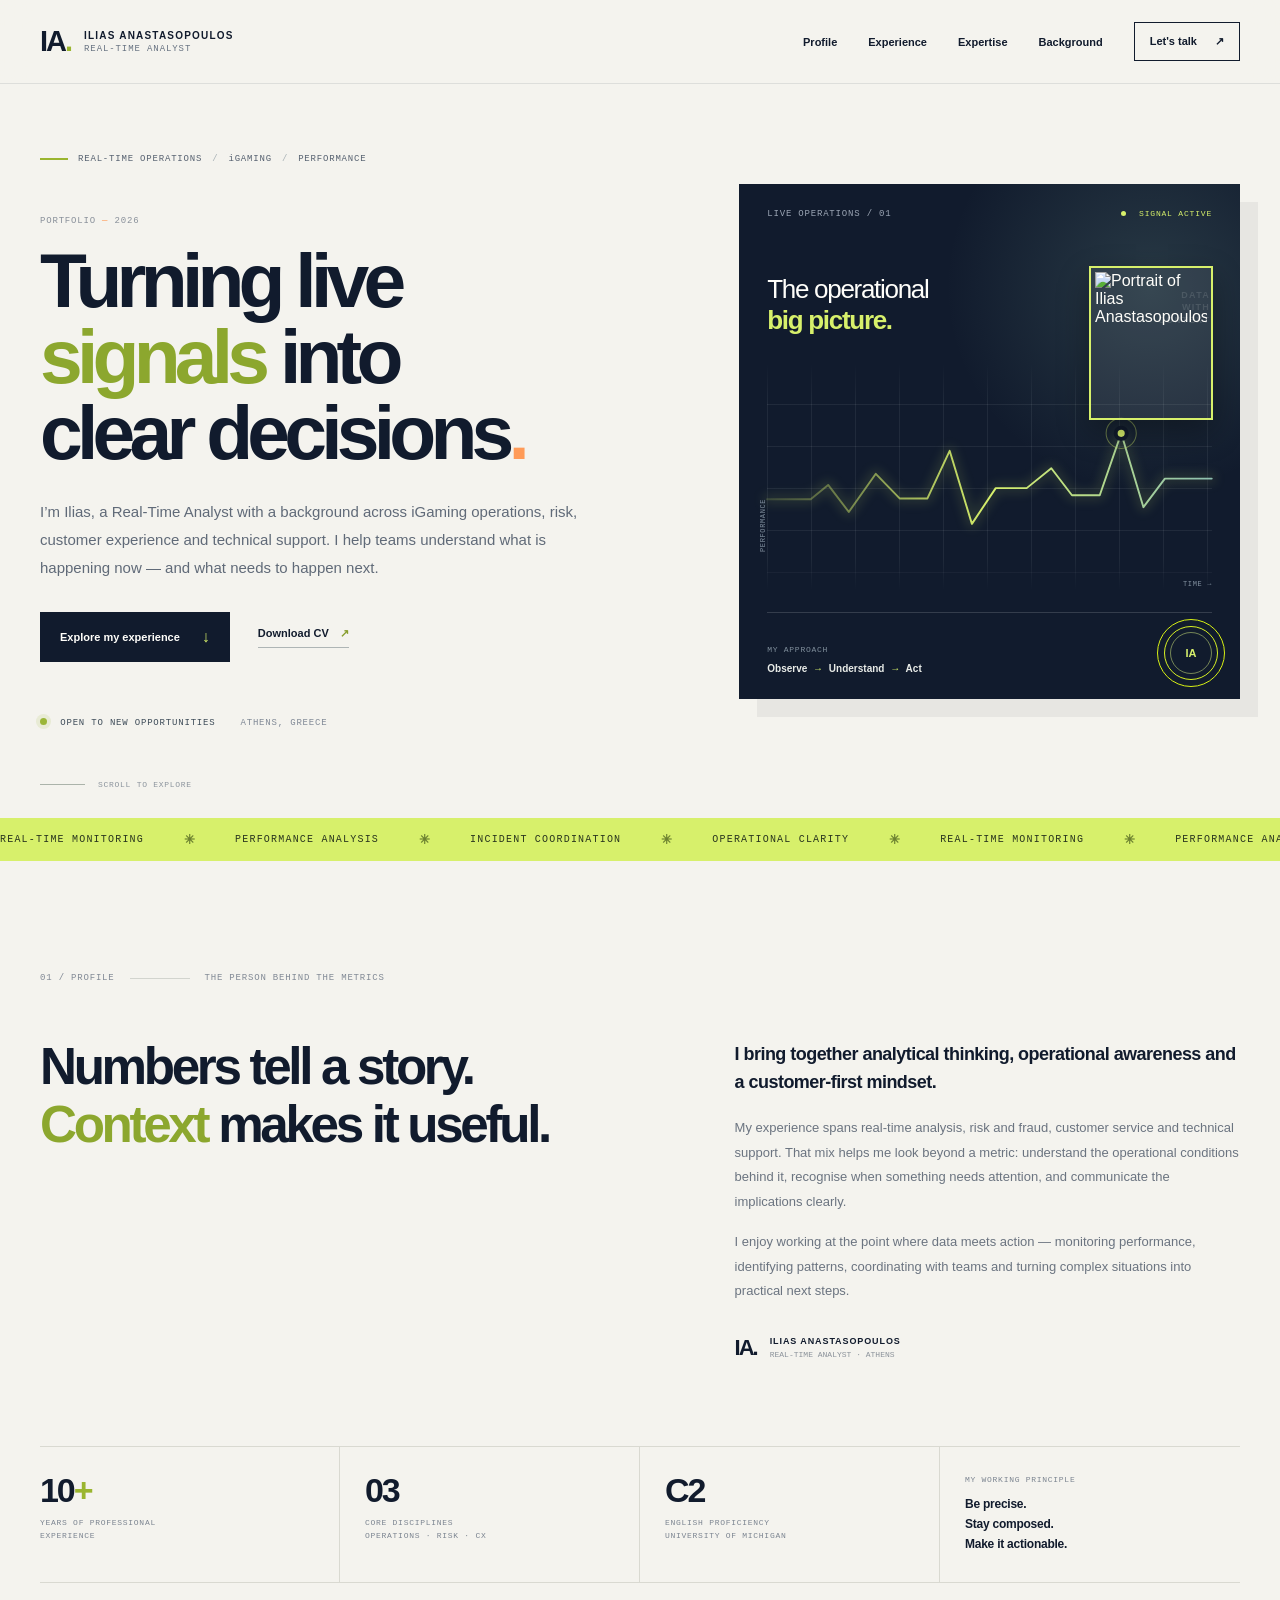
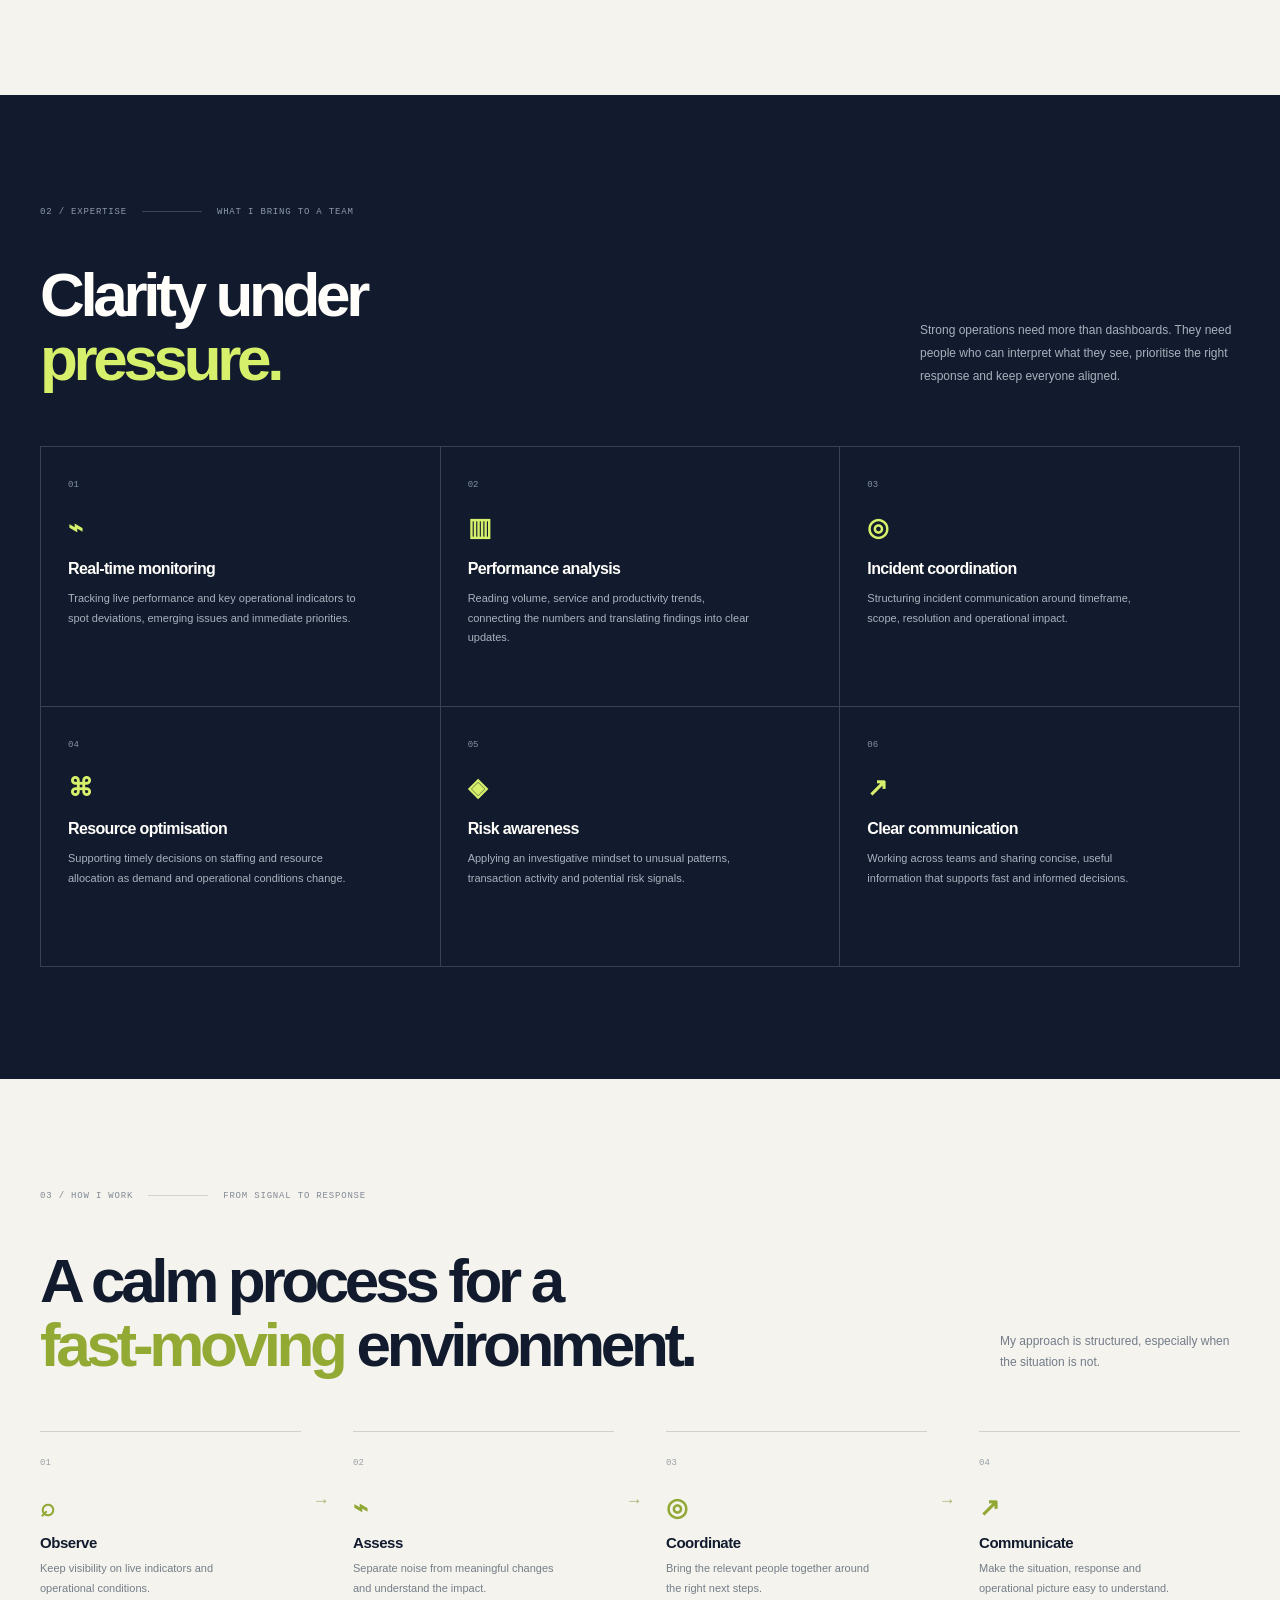
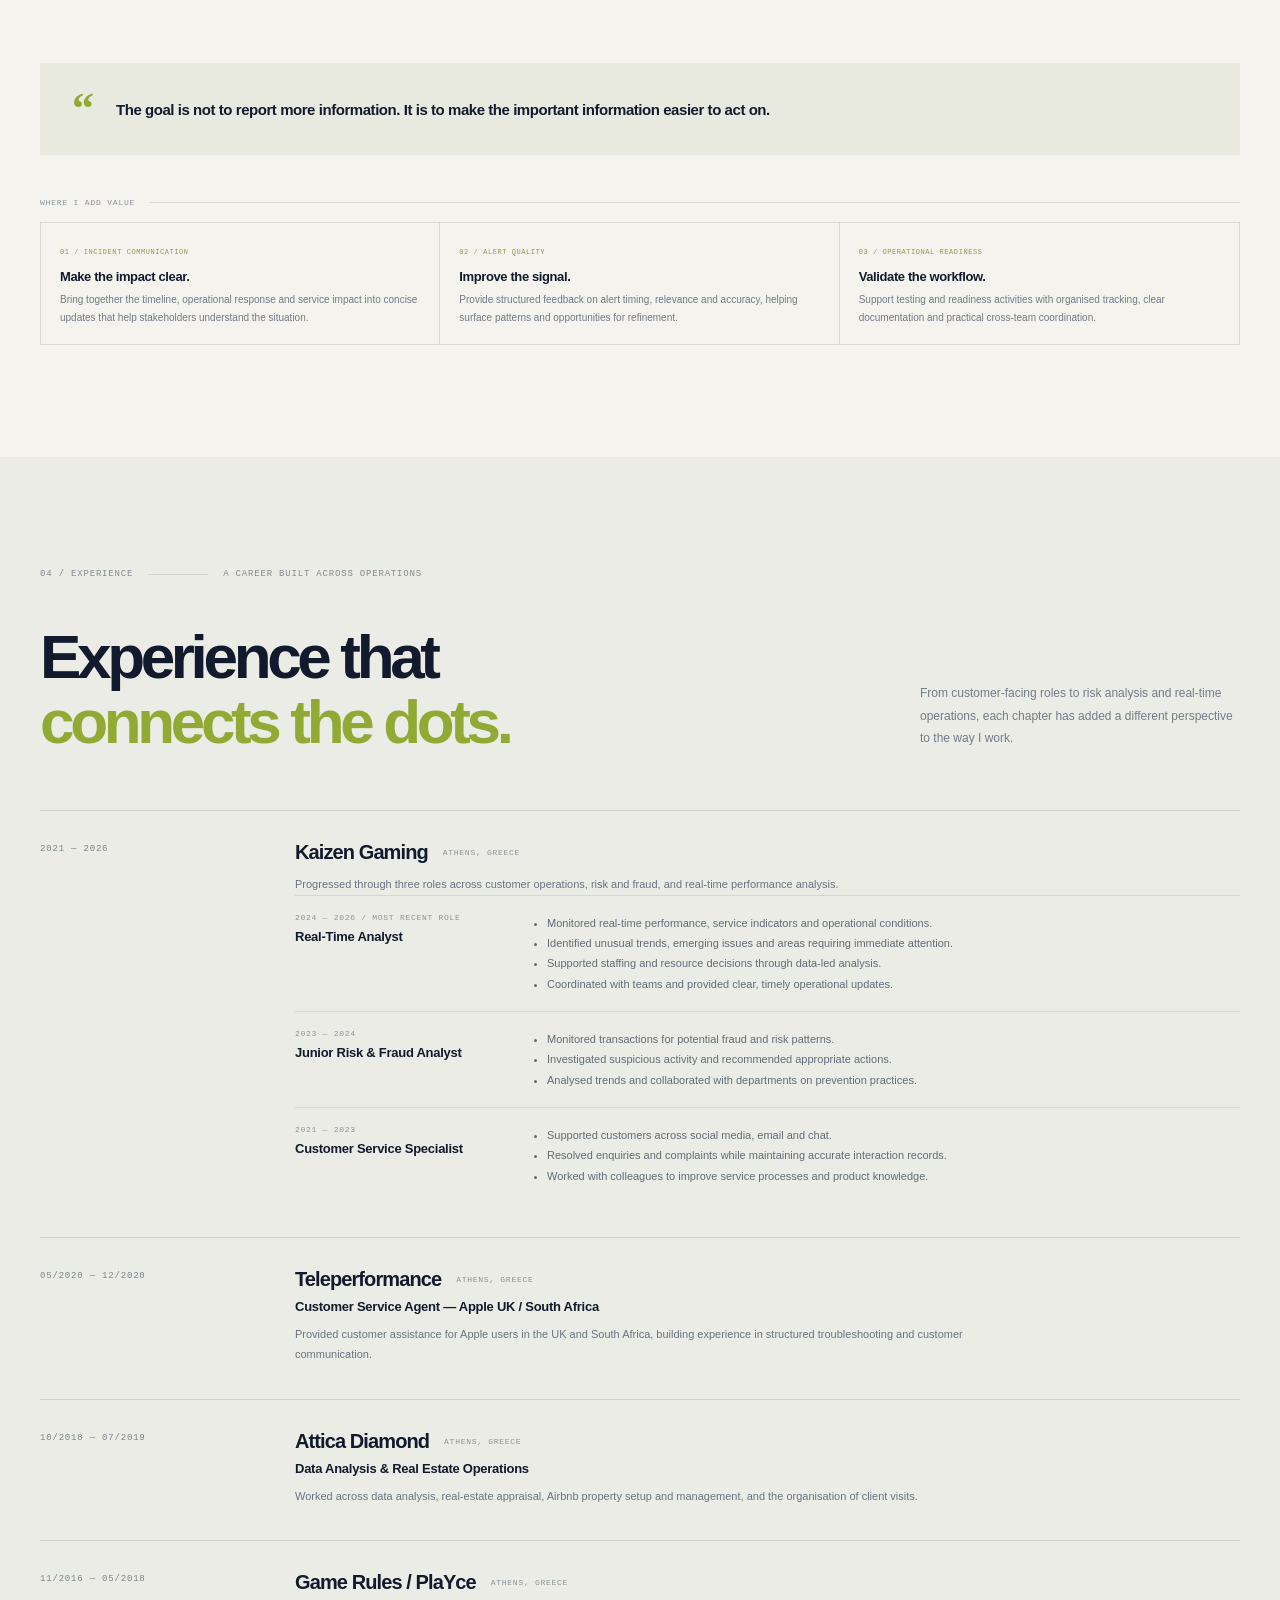
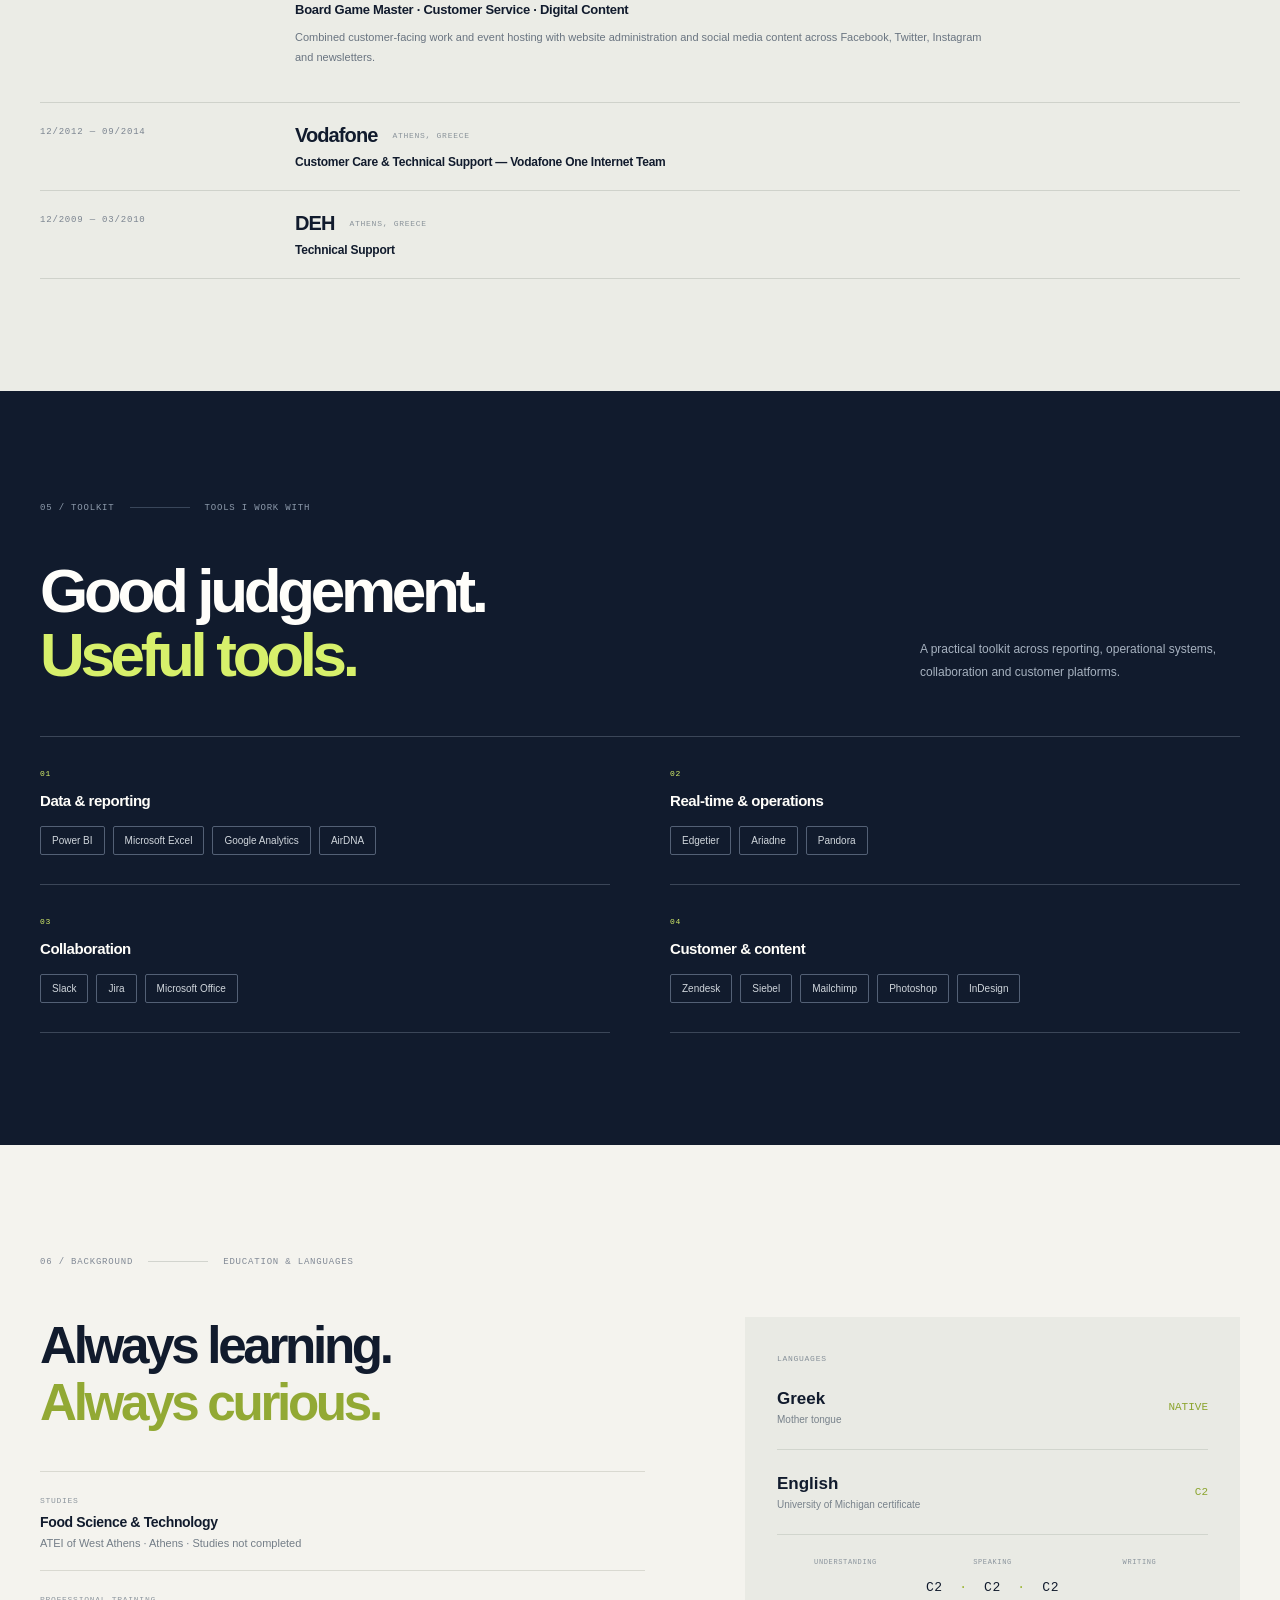
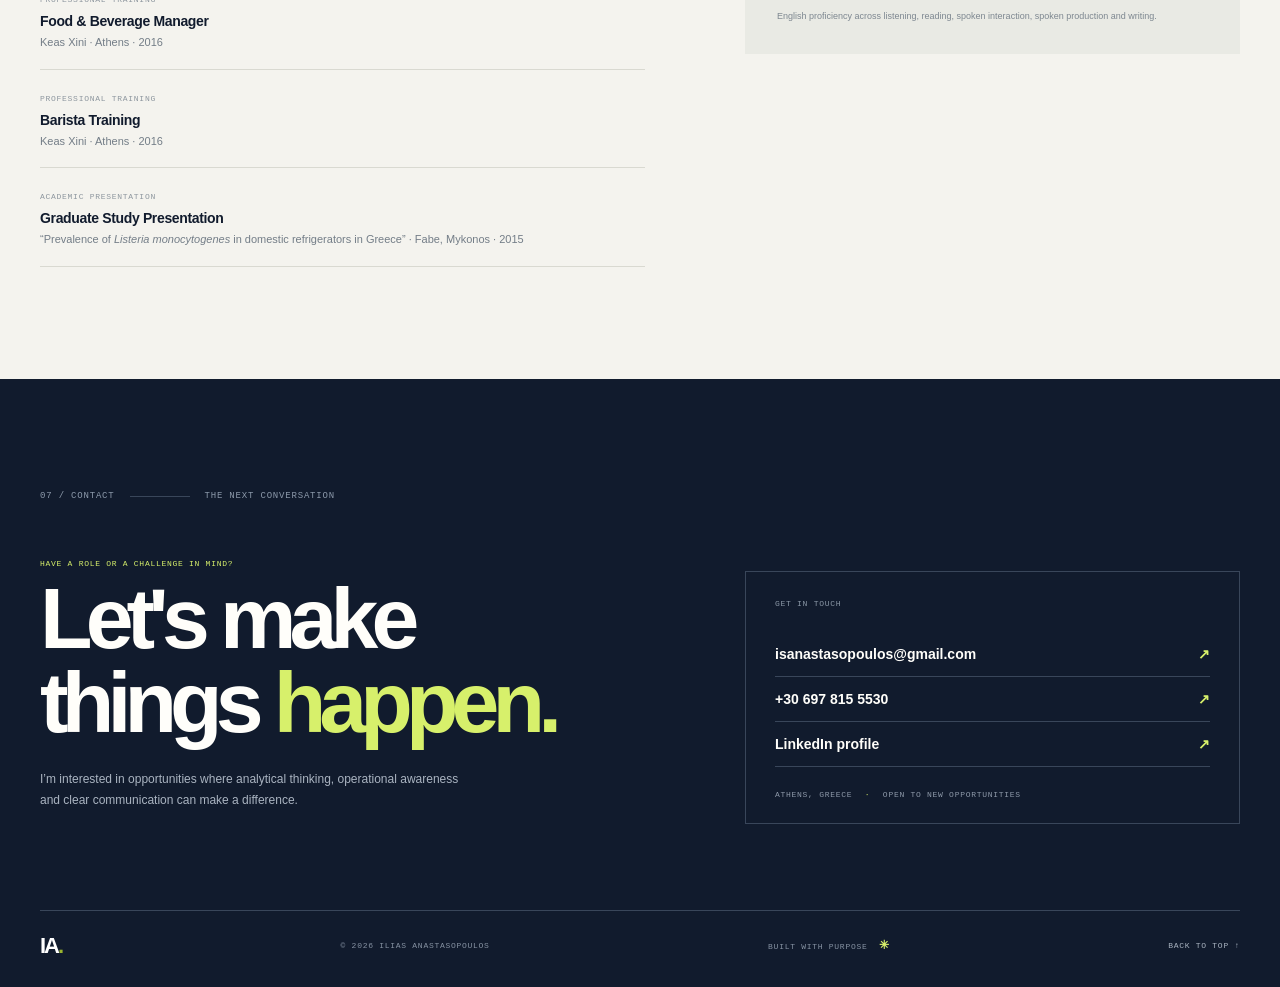
==== commit 04e16271: "Add files via upload" ====
--- a/index.html
+++ b/index.html
@@ -14,7 +14,7 @@
 <h1>Turning live<br><em>signals</em> into<br>clear decisions<span>.</span></h1><p class="hero-lede">I’m Ilias, a Real-Time Analyst with a background across iGaming operations, risk, customer experience and technical support. I help teams understand what is happening now — and what needs to happen next.</p>
 <div class="hero-actions"><a class="button button-dark" href="#experience">Explore my experience <b>↓</b></a><a class="text-link" href="assets/Ilias-Anastasopoulos-CV.pdf" target="_blank" rel="noopener">Download CV <b>↗</b></a></div>
 <div class="hero-meta"><span class="availability"><i></i> OPEN TO NEW OPPORTUNITIES</span><span>ATHENS, GREECE</span></div></div>
-<div class="hero-visual"><div class="visual-top"><span>LIVE OPERATIONS / 01</span><span class="visual-live"><i></i> SIGNAL ACTIVE</span></div><div class="visual-title">The operational<br><strong>big picture.</strong></div>
+<div class="hero-visual"><div class="visual-top"><span>LIVE OPERATIONS / 01</span><span class="visual-live"><i></i> SIGNAL ACTIVE</span></div><div class="visual-title">The operational<br><strong>big picture.</strong></div><img class="hero-portrait" src="assets/ilias-portrait.jpg" alt="Portrait of Ilias Anastasopoulos">
 <div class="signal-graphic"><div class="signal-grid"></div><svg viewBox="0 0 560 260" role="img" aria-label="Abstract signal line moving across a monitoring grid"><defs><linearGradient id="signalStroke"><stop stop-color="#d7f06b" stop-opacity=".15"/><stop offset=".5" stop-color="#d7f06b"/><stop offset="1" stop-color="#8ec0b0"/></linearGradient></defs><path class="signal-shadow" d="M0 158 L55 158 L77 140 L103 174 L137 126 L167 157 L202 157 L230 97 L258 189 L288 144 L327 144 L358 119 L384 153 L419 153 L446 75 L474 168 L501 132 L560 132"/><path class="signal-line" d="M0 158 L55 158 L77 140 L103 174 L137 126 L167 157 L202 157 L230 97 L258 189 L288 144 L327 144 L358 119 L384 153 L419 153 L446 75 L474 168 L501 132 L560 132"/><circle cx="446" cy="75" r="7" class="signal-point"/><circle cx="446" cy="75" r="19" class="signal-ring"/></svg><small class="axis-label">PERFORMANCE</small><small class="axis-right">TIME →</small></div>
 <div class="visual-bottom"><div><small>MY APPROACH</small><strong>Observe <b>→</b> Understand <b>→</b> Act</strong></div><div class="visual-orbit">IA</div></div><div class="visual-stamp">DATA<br>WITH<br>CONTEXT</div></div><div class="hero-scroll"><i></i> SCROLL TO EXPLORE</div></section>
 <div class="ticker"><div class="ticker-track"><span>REAL-TIME MONITORING</span><b>✳</b><span>PERFORMANCE ANALYSIS</span><b>✳</b><span>INCIDENT COORDINATION</span><b>✳</b><span>OPERATIONAL CLARITY</span><b>✳</b><span>REAL-TIME MONITORING</span><b>✳</b><span>PERFORMANCE ANALYSIS</span><b>✳</b><span>INCIDENT COORDINATION</span><b>✳</b><span>OPERATIONAL CLARITY</span><b>✳</b></div></div>
@@ -30,10 +30,10 @@
 <article><small>03 / OPERATIONAL READINESS</small><h3>Validate the workflow.</h3><p>Support testing and readiness activities with organised tracking, clear documentation and practical cross-team coordination.</p></article>
 </div></section>
 <section class="experience section-pad" id="experience"><div class="section-wrap"><div class="section-kicker"><span>04 / EXPERIENCE</span><i></i><span>A CAREER BUILT ACROSS OPERATIONS</span></div><div class="section-heading"><h2>Experience that<br><em>connects the dots.</em></h2><p>From customer-facing roles to risk analysis and real-time operations, each chapter has added a different perspective to the way I work.</p></div><div class="timeline">
-<article class="timeline-item current"><div class="timeline-date"><span class="status-pill"><i></i> CURRENT</span><small>MAR 2021 — PRESENT</small></div><div class="timeline-content"><div class="company-line"><h3>Kaizen Gaming</h3><span>ATHENS, GREECE</span></div><p class="role-intro">A progressive journey through customer operations, risk and real-time analysis.</p>
-<div class="role-block"><div><span>01 / CURRENT FOCUS</span><h4>Real-Time Analyst</h4></div><ul><li>Monitor real-time performance, service indicators and operational conditions.</li><li>Identify unusual trends, emerging issues and areas requiring immediate attention.</li><li>Support staffing and resource decisions through data-led analysis.</li><li>Coordinate with teams and provide clear, timely operational updates.</li></ul></div>
-<div class="role-block"><div><span>02 / PREVIOUS ROLE</span><h4>Junior Risk &amp; Fraud Analyst</h4></div><ul><li>Monitored transactions for potential fraud and risk patterns.</li><li>Investigated suspicious activity and recommended appropriate actions.</li><li>Analysed trends and collaborated with departments on prevention practices.</li></ul></div>
-<div class="role-block"><div><span>03 / PREVIOUS ROLE</span><h4>Customer Service Specialist</h4></div><ul><li>Supported customers across social media, email and chat.</li><li>Resolved enquiries and complaints while maintaining accurate interaction records.</li><li>Worked with colleagues to improve service processes and product knowledge.</li></ul></div></div></article>
+<article class="timeline-item"><div class="timeline-date"><small>2021 — 2026</small></div><div class="timeline-content"><div class="company-line"><h3>Kaizen Gaming</h3><span>ATHENS, GREECE</span></div><p class="role-intro">Progressed through three roles across customer operations, risk and fraud, and real-time performance analysis.</p>
+<div class="role-block"><div><span>2024 — 2026 / MOST RECENT ROLE</span><h4>Real-Time Analyst</h4></div><ul><li>Monitored real-time performance, service indicators and operational conditions.</li><li>Identified unusual trends, emerging issues and areas requiring immediate attention.</li><li>Supported staffing and resource decisions through data-led analysis.</li><li>Coordinated with teams and provided clear, timely operational updates.</li></ul></div>
+<div class="role-block"><div><span>2023 — 2024</span><h4>Junior Risk &amp; Fraud Analyst</h4></div><ul><li>Monitored transactions for potential fraud and risk patterns.</li><li>Investigated suspicious activity and recommended appropriate actions.</li><li>Analysed trends and collaborated with departments on prevention practices.</li></ul></div>
+<div class="role-block"><div><span>2021 — 2023</span><h4>Customer Service Specialist</h4></div><ul><li>Supported customers across social media, email and chat.</li><li>Resolved enquiries and complaints while maintaining accurate interaction records.</li><li>Worked with colleagues to improve service processes and product knowledge.</li></ul></div></div></article>
 <article class="timeline-item"><div class="timeline-date"><small>05/2020 — 12/2020</small></div><div class="timeline-content"><div class="company-line"><h3>Teleperformance</h3><span>ATHENS, GREECE</span></div><h4>Customer Service Agent — Apple UK / South Africa</h4><p>Provided customer assistance for Apple users in the UK and South Africa, building experience in structured troubleshooting and customer communication.</p></div></article>
 <article class="timeline-item"><div class="timeline-date"><small>10/2018 — 07/2019</small></div><div class="timeline-content"><div class="company-line"><h3>Attica Diamond</h3><span>ATHENS, GREECE</span></div><h4>Data Analysis &amp; Real Estate Operations</h4><p>Worked across data analysis, real-estate appraisal, Airbnb property setup and management, and the organisation of client visits.</p></div></article>
 <article class="timeline-item"><div class="timeline-date"><small>11/2016 — 05/2018</small></div><div class="timeline-content"><div class="company-line"><h3>Game Rules / PlaYce</h3><span>ATHENS, GREECE</span></div><h4>Board Game Master · Customer Service · Digital Content</h4><p>Combined customer-facing work and event hosting with website administration and social media content across Facebook, Twitter, Instagram and newsletters.</p></div></article>
@@ -45,7 +45,7 @@
 <div class="tool-group"><span>02</span><h3>Real-time &amp; operations</h3><div class="tool-chips"><b>Edgetier</b><b>Ariadne</b><b>Pandora</b></div></div>
 <div class="tool-group"><span>03</span><h3>Collaboration</h3><div class="tool-chips"><b>Slack</b><b>Jira</b><b>Microsoft Office</b></div></div>
 <div class="tool-group"><span>04</span><h3>Customer &amp; content</h3><div class="tool-chips"><b>Zendesk</b><b>Siebel</b><b>Mailchimp</b><b>Photoshop</b><b>InDesign</b></div></div></div></div></section>
-<section class="background section-wrap section-pad" id="education"><div class="section-kicker"><span>06 / BACKGROUND</span><i></i><span>EDUCATION &amp; LANGUAGES</span></div><div class="background-grid"><div><h2>Always learning.<br><em>Always curious.</em></h2><div class="education-list"><article><span>STUDIES</span><h3>Food Science &amp; Technology</h3><p>ATEI of West Athens · Athens</p></article><article><span>PROFESSIONAL TRAINING</span><h3>Food &amp; Beverage Manager</h3><p>Keas Xini · Athens · 2016</p></article><article><span>PROFESSIONAL TRAINING</span><h3>Barista Training</h3><p>Keas Xini · Athens · 2016</p></article><article><span>ACADEMIC PRESENTATION</span><h3>Graduate Study Presentation</h3><p>“Prevalence of <em>Listeria monocytogenes</em> in domestic refrigerators in Greece” · Fabe, Mykonos · 2015</p></article></div></div>
+<section class="background section-wrap section-pad" id="education"><div class="section-kicker"><span>06 / BACKGROUND</span><i></i><span>EDUCATION &amp; LANGUAGES</span></div><div class="background-grid"><div><h2>Always learning.<br><em>Always curious.</em></h2><div class="education-list"><article><span>STUDIES</span><h3>Food Science &amp; Technology</h3><p>ATEI of West Athens · Athens · Studies not completed</p></article><article><span>PROFESSIONAL TRAINING</span><h3>Food &amp; Beverage Manager</h3><p>Keas Xini · Athens · 2016</p></article><article><span>PROFESSIONAL TRAINING</span><h3>Barista Training</h3><p>Keas Xini · Athens · 2016</p></article><article><span>ACADEMIC PRESENTATION</span><h3>Graduate Study Presentation</h3><p>“Prevalence of <em>Listeria monocytogenes</em> in domestic refrigerators in Greece” · Fabe, Mykonos · 2015</p></article></div></div>
 <aside class="language-panel"><span class="panel-label">LANGUAGES</span><div class="language-row"><div><h3>Greek</h3><p>Mother tongue</p></div><b>NATIVE</b></div><div class="language-row"><div><h3>English</h3><p>University of Michigan certificate</p></div><b>C2</b></div><div class="language-foot"><div>UNDERSTANDING</div><div>SPEAKING</div><div>WRITING</div><p>C2 <span>·</span> C2 <span>·</span> C2</p></div><p class="language-note">English proficiency across listening, reading, spoken interaction, spoken production and writing.</p></aside></div></section>
 <section class="contact section-pad" id="contact"><div class="section-wrap"><div class="section-kicker light"><span>07 / CONTACT</span><i></i><span>THE NEXT CONVERSATION</span></div><div class="contact-content"><div><p class="contact-overline">HAVE A ROLE OR A CHALLENGE IN MIND?</p><h2>Let's make<br>things <em>happen.</em></h2><p class="contact-copy">I’m interested in opportunities where analytical thinking, operational awareness and clear communication can make a difference.</p></div><div class="contact-card"><span>GET IN TOUCH</span><a href="mailto:isanastasopoulos@gmail.com">isanastasopoulos@gmail.com <b>↗</b></a><a href="tel:+306978155530">+30 697 815 5530 <b>↗</b></a><a href="https://www.linkedin.com/in/ilias-anastasopoulos-95432253" target="_blank" rel="noopener">LinkedIn profile <b>↗</b></a><div class="contact-location">ATHENS, GREECE <span>·</span> OPEN TO NEW OPPORTUNITIES</div></div></div><footer class="site-footer"><a href="#top">IA<span>.</span></a><span>© 2026 ILIAS ANASTASOPOULOS</span><span>BUILT WITH PURPOSE <b>✳</b></span><a href="#top">BACK TO TOP ↑</a></footer></div></section>
 </main></div><script src="script.js"></script></body></html>
--- a/styles.css
+++ b/styles.css
@@ -2,7 +2,7 @@
 *{box-sizing:border-box}html{scroll-behavior:smooth;scroll-padding-top:90px}body{margin:0;background:var(--paper);color:var(--ink);font-family:var(--sans);-webkit-font-smoothing:antialiased}.site-shell{overflow:hidden}.section-wrap{width:min(var(--wrap),calc(100% - 64px));margin:0 auto}.section-pad{padding:112px 0}.site-header{height:84px;padding:0 max(32px,calc((100vw - var(--wrap))/2));display:flex;align-items:center;justify-content:space-between;border-bottom:1px solid #111b2d19;background:#f4f3eef2;position:sticky;top:0;z-index:50;backdrop-filter:blur(14px)}
 a{color:inherit}.brand{display:flex;align-items:center;gap:13px;text-decoration:none}.brand-mark{font-size:29px;font-weight:800;letter-spacing:-2px}.brand-mark span,.site-footer>a:first-child span{color:#9ab52f}.brand-copy{display:flex;flex-direction:column;gap:3px}.brand-copy strong{font-size:10px;letter-spacing:.12em}.brand-copy small{font:9px var(--mono);letter-spacing:.1em;color:var(--muted)}.main-nav{display:flex;align-items:center;gap:31px}.main-nav a{font-size:11px;font-weight:700;text-decoration:none;transition:color .2s}.main-nav a:hover{color:#829b2c}.main-nav .nav-contact{border:1px solid var(--ink);padding:12px 15px}.nav-contact span{margin-left:15px}.menu-toggle{display:none}
 .hero{min-height:720px;display:grid;grid-template-columns:1.12fr .88fr;align-items:center;gap:62px;position:relative;padding-top:70px;padding-bottom:90px}.eyebrow,.hero-index,.hero-meta,.hero-scroll,.section-kicker,.visual-top,.visual-bottom small,.axis-label,.axis-right,.fact small,.card-number,.timeline-date,.company-line>span,.role-block>div>span,.tool-group>span,.education-list article>span,.panel-label,.language-foot,.contact-overline,.contact-card>span,.contact-location,.site-footer{font:10px var(--mono);letter-spacing:.09em}.eyebrow{display:flex;align-items:center;gap:10px;color:#566170;font-size:9px}.eyebrow i{display:inline-block;width:28px;height:2px;background:#9ab52f}.eyebrow b{font-weight:400;color:#a9b2b6}.hero-index{margin:52px 0 16px;color:#89909a;font-size:9px}.hero-index span{color:var(--orange)}h1,h2,h3,h4,p{margin-top:0}.hero h1{font-size:clamp(56px,6vw,84px);line-height:.99;letter-spacing:-.075em;font-weight:600;margin:0 0 28px}.hero h1 em,.section-heading h2 em,.profile-grid h2 em,.approach h2 em,.background h2 em,.contact h2 em{font-style:normal;color:#8ca72e}.hero h1>span{color:var(--orange)}.hero-lede{max-width:560px;color:#606a78;font-size:15px;line-height:1.85;margin:0 0 31px}.hero-actions{display:flex;align-items:center;gap:28px}.button{display:inline-flex;align-items:center;gap:22px;padding:16px 20px;text-decoration:none;font-size:11px;font-weight:800;transition:transform .2s}.button:hover{transform:translateY(-3px)}.button-dark{background:var(--ink);color:var(--white)}.button-dark b{color:var(--lime);font-size:16px}.text-link{color:var(--ink);text-decoration:none;font-size:11px;font-weight:800;border-bottom:1px solid #aeb5b5;padding-bottom:7px}.text-link b{margin-left:8px;color:#879d2d}.hero-meta{display:flex;gap:25px;margin-top:56px;color:#808996;font-size:9px}.hero-meta>span>b{color:var(--orange);padding:0 4px}.availability{color:#3d4b58}.availability i,.visual-live i,.status-pill i{display:inline-block;width:7px;height:7px;background:#9bb638;border-radius:50%;margin-right:7px;box-shadow:0 0 0 4px #9bb63824}
-.hero-visual{height:515px;background:var(--ink);color:var(--white);position:relative;padding:25px 28px;overflow:hidden;box-shadow:18px 18px 0 #111b2d0f}.hero-visual:before{content:"";position:absolute;inset:0;background:radial-gradient(circle at 82% 20%,#8ec0b02e,transparent 35%);pointer-events:none}.visual-top{display:flex;justify-content:space-between;color:#9ba5b4;font-size:9px;position:relative;z-index:1}.visual-live{color:var(--lime);font-size:8px}.visual-live i{background:var(--lime);width:5px;height:5px;box-shadow:none}.visual-title{position:relative;margin-top:55px;font-size:26px;line-height:1.2;font-weight:500;letter-spacing:-.05em}.visual-title strong{font-weight:800;color:var(--lime)}.signal-graphic{height:230px;position:absolute;left:28px;right:28px;top:178px}.signal-grid{position:absolute;inset:0;background-image:linear-gradient(#dce7e614 1px,transparent 1px),linear-gradient(90deg,#dce7e614 1px,transparent 1px);background-size:44px 42px;mask-image:linear-gradient(to bottom,transparent,#000 18%,#000 85%,transparent)}.signal-graphic svg{position:absolute;inset:0;width:100%;height:100%;overflow:visible}.signal-shadow{fill:none;stroke:#d7f06b21;stroke-width:11;stroke-linejoin:round;stroke-linecap:round;filter:blur(7px)}.signal-line{fill:none;stroke:url(#signalStroke);stroke-width:2.4;stroke-linejoin:round;stroke-linecap:round}.signal-point{fill:var(--lime);stroke:var(--ink);stroke-width:5}.signal-ring{fill:none;stroke:#d7f06b6b;stroke-width:1.3}.axis-label,.axis-right{position:absolute;bottom:4px;color:#82909f;font-size:7px}.axis-label{left:0;transform:rotate(-90deg);transform-origin:left bottom;bottom:40px}.axis-right{right:0}.visual-bottom{position:absolute;bottom:25px;left:28px;right:28px;display:flex;align-items:flex-end;justify-content:space-between;border-top:1px solid #ffffff26;padding-top:19px}.visual-bottom>div:first-child{display:flex;flex-direction:column;gap:9px}.visual-bottom small{font-size:8px;color:#81909d}.visual-bottom strong{font-size:10px;font-weight:600;color:#e9ece8}.visual-bottom strong b{color:var(--lime);padding:0 3px}.visual-orbit{width:42px;height:42px;border:1px solid #d7f08080;border-radius:50%;display:grid;place-items:center;color:var(--lime);font-weight:800;font-size:11px;position:relative}.visual-orbit:before,.visual-orbit:after{content:"";position:absolute;inset:-7px;border:1px solid #d7f024;border-radius:50%}.visual-orbit:after{inset:-14px;border-color:#d7f014}.visual-stamp{position:absolute;right:30px;top:105px;color:#ffffff1f;font-size:9px;font-weight:800;line-height:1.4;letter-spacing:.14em;text-align:right}.hero-scroll{position:absolute;left:0;bottom:29px;display:flex;gap:13px;align-items:center;color:#8c949d;font-size:8px}.hero-scroll i{height:1px;width:45px;background:#abb3aa}
+.hero-visual{height:515px;background:var(--ink);color:var(--white);position:relative;padding:25px 28px;overflow:hidden;box-shadow:18px 18px 0 #111b2d0f}.hero-visual:before{content:"";position:absolute;inset:0;background:radial-gradient(circle at 82% 20%,#8ec0b02e,transparent 35%);pointer-events:none}.visual-top{display:flex;justify-content:space-between;color:#9ba5b4;font-size:9px;position:relative;z-index:1}.visual-live{color:var(--lime);font-size:8px}.visual-live i{background:var(--lime);width:5px;height:5px;box-shadow:none}.visual-title{position:relative;margin-top:55px;max-width:58%;font-size:26px;line-height:1.2;font-weight:500;letter-spacing:-.05em}.visual-title strong{font-weight:800;color:var(--lime)}.hero-portrait{position:absolute;z-index:2;right:27px;top:82px;width:124px;height:154px;object-fit:cover;object-position:center 35%;border:2px solid var(--lime);padding:4px;background:#ffffff12;box-shadow:0 12px 30px #0005}.signal-graphic{top:250px;height:165px}.signal-graphic{height:230px;position:absolute;left:28px;right:28px;top:178px}.signal-grid{position:absolute;inset:0;background-image:linear-gradient(#dce7e614 1px,transparent 1px),linear-gradient(90deg,#dce7e614 1px,transparent 1px);background-size:44px 42px;mask-image:linear-gradient(to bottom,transparent,#000 18%,#000 85%,transparent)}.signal-graphic svg{position:absolute;inset:0;width:100%;height:100%;overflow:visible}.signal-shadow{fill:none;stroke:#d7f06b21;stroke-width:11;stroke-linejoin:round;stroke-linecap:round;filter:blur(7px)}.signal-line{fill:none;stroke:url(#signalStroke);stroke-width:2.4;stroke-linejoin:round;stroke-linecap:round}.signal-point{fill:var(--lime);stroke:var(--ink);stroke-width:5}.signal-ring{fill:none;stroke:#d7f06b6b;stroke-width:1.3}.axis-label,.axis-right{position:absolute;bottom:4px;color:#82909f;font-size:7px}.axis-label{left:0;transform:rotate(-90deg);transform-origin:left bottom;bottom:40px}.axis-right{right:0}.visual-bottom{position:absolute;bottom:25px;left:28px;right:28px;display:flex;align-items:flex-end;justify-content:space-between;border-top:1px solid #ffffff26;padding-top:19px}.visual-bottom>div:first-child{display:flex;flex-direction:column;gap:9px}.visual-bottom small{font-size:8px;color:#81909d}.visual-bottom strong{font-size:10px;font-weight:600;color:#e9ece8}.visual-bottom strong b{color:var(--lime);padding:0 3px}.visual-orbit{width:42px;height:42px;border:1px solid #d7f08080;border-radius:50%;display:grid;place-items:center;color:var(--lime);font-weight:800;font-size:11px;position:relative}.visual-orbit:before,.visual-orbit:after{content:"";position:absolute;inset:-7px;border:1px solid #d7f024;border-radius:50%}.visual-orbit:after{inset:-14px;border-color:#d7f014}.visual-stamp{position:absolute;right:30px;top:105px;color:#ffffff1f;font-size:9px;font-weight:800;line-height:1.4;letter-spacing:.14em;text-align:right}.hero-scroll{position:absolute;left:0;bottom:29px;display:flex;gap:13px;align-items:center;color:#8c949d;font-size:8px}.hero-scroll i{height:1px;width:45px;background:#abb3aa}
 .ticker{background:var(--lime);overflow:hidden;padding:14px 0;white-space:nowrap}.ticker-track{display:flex;align-items:center;justify-content:space-around;gap:40px;min-width:1200px;animation:marquee 35s linear infinite}.ticker span{font:10px var(--mono);letter-spacing:.12em;color:#29351e}.ticker b{font-size:13px;color:#6c8130}@keyframes marquee{to{transform:translateX(-15%)}}
 .section-kicker{display:flex;align-items:center;gap:15px;color:#818995;font-size:9px}.section-kicker>i{height:1px;background:#d2d4ce;width:60px}.profile-grid{display:grid;grid-template-columns:1fr .85fr;gap:100px;margin-top:55px}.profile-grid h2,.approach h2,.background h2{font-size:clamp(36px,4vw,52px);line-height:1.12;letter-spacing:-.065em;font-weight:600;margin:0}.profile-copy{padding-top:3px}.lead-copy{font-size:18px;line-height:1.55;letter-spacing:-.03em;font-weight:700;margin-bottom:19px}.profile-copy p:not(.lead-copy){font-size:13px;color:#6b7480;line-height:1.9;margin-bottom:15px}.profile-signoff{display:flex;align-items:center;gap:13px;margin-top:31px}.profile-signoff>b{font-size:22px;font-weight:800;letter-spacing:-2px}.profile-signoff>span{display:flex;flex-direction:column;gap:4px}.profile-signoff strong{font-size:9px;letter-spacing:.1em}.profile-signoff small{font:8px var(--mono);color:#8b929a}.fact-strip{margin-top:85px;border-top:1px solid var(--line);border-bottom:1px solid var(--line);display:grid;grid-template-columns:repeat(4,1fr)}.fact{padding:26px 20px 27px 0;display:flex;flex-direction:column;gap:9px;border-right:1px solid var(--line)}.fact:not(:first-child){padding-left:25px}.fact:last-child{border:0}.fact>strong{font-size:34px;line-height:1;font-weight:600;letter-spacing:-.06em}.fact>strong span{color:#9ab52f}.fact small{font-size:8px;color:#7b8490;line-height:1.7}.fact-note>strong{font:700 12px/1.65 var(--sans);letter-spacing:-.02em}
 .expertise,.toolkit,.contact{background:var(--ink);color:var(--white);position:relative}.expertise:before,.toolkit:before{content:"";position:absolute;inset:0;background-image:radial-gradient(#ffffff21 .6px,transparent .6px);background-size:18px 18px;opacity:.2;pointer-events:none}.expertise>.section-wrap,.toolkit>.section-wrap,.contact>.section-wrap{position:relative}.section-kicker.light{color:#8d9aab}.section-kicker.light>i{background:#39465a}.section-heading{display:flex;justify-content:space-between;align-items:flex-end;gap:60px;margin:46px 0 54px}.section-heading h2{font-size:clamp(42px,5vw,62px);line-height:1.04;letter-spacing:-.07em;font-weight:600;margin:0}.expertise .section-heading h2 em,.toolkit .section-heading h2 em{color:var(--lime)}.section-heading>p{width:320px;color:#a8b1bd;font-size:12px;line-height:1.9;margin:0 0 4px}.expertise-grid{display:grid;grid-template-columns:repeat(3,1fr);border-top:1px solid #354156;border-left:1px solid #354156}.expertise-grid article{min-height:260px;padding:26px 27px 30px;position:relative;border-right:1px solid #354156;border-bottom:1px solid #354156;transition:background .25s}.expertise-grid article:hover{background:#1a2941}.expertise-grid article>span{font:9px var(--mono);color:#8291a1}.expertise-grid article>b{display:block;font-size:25px;color:var(--lime);margin:22px 0 18px}.expertise-grid h3{font-size:16px;letter-spacing:-.04em;margin-bottom:11px}.expertise-grid p{color:#a9b2be;font-size:11px;line-height:1.8;max-width:290px;margin:0}
@@ -13,8 +13,8 @@
 .contact{padding-bottom:28px}.contact .section-kicker>i{background:#39465a}.contact-content{display:grid;grid-template-columns:1.1fr .9fr;gap:100px;align-items:end;padding:58px 0 86px}.contact-overline{color:var(--lime);font-size:8px}.contact h2{font-size:clamp(55px,7vw,86px);line-height:.98;font-weight:600;letter-spacing:-.08em;margin:0 0 24px}.contact h2 em{color:var(--lime)}.contact-copy{color:#aab4c1;font-size:12px;line-height:1.8;max-width:420px}.contact-card{border:1px solid #39465a;padding:27px 29px 24px}.contact-card>span{display:block;font-size:8px;color:#8b98a7;margin-bottom:24px}.contact-card>a{display:flex;justify-content:space-between;align-items:center;text-decoration:none;color:var(--white);font-size:14px;font-weight:600;padding:14px 0;border-bottom:1px solid #39465a;transition:color .2s}.contact-card>a:hover{color:var(--lime)}.contact-card>a b{font-size:14px;color:var(--lime)}.contact-location{font-size:8px;color:#8f9aaa;margin-top:23px}.contact-location span{color:var(--lime);padding:0 7px}.site-footer{border-top:1px solid #39465a;padding-top:22px;display:flex;align-items:center;justify-content:space-between;color:#8793a3;font-size:8px}.site-footer>a:first-child{font:800 22px var(--sans);letter-spacing:-2px;text-decoration:none;color:white}.site-footer>a:last-child{color:#aab4c1;text-decoration:none}.site-footer>a:last-child:hover{color:var(--lime)}.site-footer b{color:var(--lime);font-size:12px;margin-left:6px}
 .reveal{opacity:0;transform:translateY(18px);transition:opacity .65s ease,transform .65s ease}.reveal.is-visible{opacity:1;transform:none}
 @media(max-width:1000px){.hero{gap:34px;grid-template-columns:1fr .82fr}.hero h1{font-size:clamp(52px,6vw,68px)}.hero-visual{height:470px}.profile-grid,.background-grid{gap:55px}.timeline-item{grid-template-columns:175px 1fr}.role-block{grid-template-columns:170px 1fr}.contact-content{gap:50px}}
-@media(max-width:760px){.section-wrap{width:calc(100% - 40px)}.section-pad{padding:76px 0}.site-header{height:70px;padding:0 20px}.brand-mark{font-size:26px}.brand-copy strong{font-size:8px}.brand-copy small{font-size:7px}.menu-toggle{display:flex;flex-direction:column;gap:5px;background:none;border:0;padding:10px;z-index:60}.menu-toggle span{height:1.5px;width:22px;background:var(--ink);transition:transform .2s}.menu-toggle[aria-expanded=true] span:first-child{transform:translateY(3.25px) rotate(45deg)}.menu-toggle[aria-expanded=true] span:last-child{transform:translateY(-3.25px) rotate(-45deg)}.main-nav{display:none;position:absolute;top:70px;left:0;right:0;padding:18px 20px 24px;background:var(--paper);border-bottom:1px solid var(--line);flex-direction:column;align-items:stretch;gap:0}.main-nav.open{display:flex}.main-nav a{padding:14px 0;border-bottom:1px solid var(--line)}.main-nav .nav-contact{border:0;padding:14px 0}.hero{display:flex;flex-direction:column;align-items:stretch;gap:45px;padding-top:54px;padding-bottom:90px}.hero-index{margin-top:37px}.hero h1{font-size:clamp(50px,13vw,72px)}.hero-lede{font-size:13px}.hero-meta{flex-direction:column;gap:11px;margin-top:35px}.hero-visual{height:430px;margin:0 9px 0 0}.visual-title{margin-top:45px}.signal-graphic{top:165px;left:20px;right:20px}.hero-scroll{bottom:31px}.profile-grid,.background-grid{grid-template-columns:1fr;gap:30px;margin-top:38px}.profile-grid h2,.approach .section-heading h2,.experience .section-heading h2,.toolkit .section-heading h2,.background-grid h2{font-size:40px}.profile-copy p:not(.lead-copy){font-size:12px}.fact-strip{grid-template-columns:repeat(2,1fr);margin-top:50px}.fact{padding:19px 10px 19px 0}.fact:not(:first-child){padding-left:15px}.fact:nth-child(2){border-right:0}.fact:nth-child(3){border-top:1px solid var(--line);padding-left:0}.fact:nth-child(4){border-top:1px solid var(--line);padding-left:15px}.fact>strong{font-size:29px}.fact small{font-size:7px}.section-heading{display:block;margin:36px 0 34px}.section-heading>p{width:auto;margin-top:18px;max-width:440px}.section-heading h2{font-size:40px}.expertise-grid{grid-template-columns:1fr 1fr}.expertise-grid article{min-height:240px;padding:20px 17px}.expertise-grid h3{font-size:14px}.expertise-grid p{font-size:10px}.approach .section-heading{margin-bottom:36px}.process-flow{grid-template-columns:1fr 20px 1fr;row-gap:25px}.process-flow>i{padding-top:60px}.approach-note{margin-top:40px;padding:20px;gap:13px}.approach-note p{font-size:12px;line-height:1.65}.experience .section-heading{margin-bottom:36px}.timeline-item{grid-template-columns:1fr;gap:12px;padding:24px 0}.timeline-date,.timeline-date small{font-size:8px}.timeline-content h3{font-size:18px}.role-block{grid-template-columns:1fr;gap:10px}.role-block ul{font-size:10px}.company-line{flex-wrap:wrap;gap:8px}.company-line>span{font-size:7px}.toolkit-grid{grid-template-columns:1fr}.tool-group{padding:20px 0}.contact-content{grid-template-columns:1fr;gap:33px;padding:40px 0 56px}.contact h2{font-size:62px}.contact-card{padding:22px}.contact-card>a{font-size:12px}.site-footer{display:grid;grid-template-columns:1fr 1fr;gap:17px}.site-footer>span:nth-of-type(2),.site-footer>a:last-child{text-align:right}.site-footer>a:first-child{grid-row:1;grid-column:1}.site-footer>span:first-of-type{grid-row:1;grid-column:2;text-align:right}.site-footer>span:nth-of-type(2){grid-row:2;grid-column:1}.site-footer>a:last-child{grid-row:2;grid-column:2}}
-@media(max-width:400px){.eyebrow{font-size:7px;gap:6px}.hero h1{font-size:48px}.hero-visual{height:400px;padding:20px}.visual-title{font-size:24px}.signal-graphic{top:155px}.expertise-grid{grid-template-columns:1fr}.expertise-grid article{min-height:210px}.process-flow{gap:7px}.process-step p{font-size:10px}.process-step h3{font-size:13px}.contact h2{font-size:56px}}
+@media(max-width:760px){.section-wrap{width:calc(100% - 40px)}.section-pad{padding:76px 0}.site-header{height:70px;padding:0 20px}.brand-mark{font-size:26px}.brand-copy strong{font-size:8px}.brand-copy small{font-size:7px}.menu-toggle{display:flex;flex-direction:column;gap:5px;background:none;border:0;padding:10px;z-index:60}.menu-toggle span{height:1.5px;width:22px;background:var(--ink);transition:transform .2s}.menu-toggle[aria-expanded=true] span:first-child{transform:translateY(3.25px) rotate(45deg)}.menu-toggle[aria-expanded=true] span:last-child{transform:translateY(-3.25px) rotate(-45deg)}.main-nav{display:none;position:absolute;top:70px;left:0;right:0;padding:18px 20px 24px;background:var(--paper);border-bottom:1px solid var(--line);flex-direction:column;align-items:stretch;gap:0}.main-nav.open{display:flex}.main-nav a{padding:14px 0;border-bottom:1px solid var(--line)}.main-nav .nav-contact{border:0;padding:14px 0}.hero{display:flex;flex-direction:column;align-items:stretch;gap:45px;padding-top:54px;padding-bottom:90px}.hero-index{margin-top:37px}.hero h1{font-size:clamp(50px,13vw,72px)}.hero-lede{font-size:13px}.hero-meta{flex-direction:column;gap:11px;margin-top:35px}.hero-visual{height:430px;margin:0 9px 0 0}.visual-title{margin-top:45px;max-width:57%;font-size:23px}.hero-portrait{top:78px;right:20px;width:108px;height:135px}.signal-graphic{top:225px;height:145px;left:20px;right:20px}.hero-scroll{bottom:31px}.profile-grid,.background-grid{grid-template-columns:1fr;gap:30px;margin-top:38px}.profile-grid h2,.approach .section-heading h2,.experience .section-heading h2,.toolkit .section-heading h2,.background-grid h2{font-size:40px}.profile-copy p:not(.lead-copy){font-size:12px}.fact-strip{grid-template-columns:repeat(2,1fr);margin-top:50px}.fact{padding:19px 10px 19px 0}.fact:not(:first-child){padding-left:15px}.fact:nth-child(2){border-right:0}.fact:nth-child(3){border-top:1px solid var(--line);padding-left:0}.fact:nth-child(4){border-top:1px solid var(--line);padding-left:15px}.fact>strong{font-size:29px}.fact small{font-size:7px}.section-heading{display:block;margin:36px 0 34px}.section-heading>p{width:auto;margin-top:18px;max-width:440px}.section-heading h2{font-size:40px}.expertise-grid{grid-template-columns:1fr 1fr}.expertise-grid article{min-height:240px;padding:20px 17px}.expertise-grid h3{font-size:14px}.expertise-grid p{font-size:10px}.approach .section-heading{margin-bottom:36px}.process-flow{grid-template-columns:1fr 20px 1fr;row-gap:25px}.process-flow>i{padding-top:60px}.approach-note{margin-top:40px;padding:20px;gap:13px}.approach-note p{font-size:12px;line-height:1.65}.experience .section-heading{margin-bottom:36px}.timeline-item{grid-template-columns:1fr;gap:12px;padding:24px 0}.timeline-date,.timeline-date small{font-size:8px}.timeline-content h3{font-size:18px}.role-block{grid-template-columns:1fr;gap:10px}.role-block ul{font-size:10px}.company-line{flex-wrap:wrap;gap:8px}.company-line>span{font-size:7px}.toolkit-grid{grid-template-columns:1fr}.tool-group{padding:20px 0}.contact-content{grid-template-columns:1fr;gap:33px;padding:40px 0 56px}.contact h2{font-size:62px}.contact-card{padding:22px}.contact-card>a{font-size:12px}.site-footer{display:grid;grid-template-columns:1fr 1fr;gap:17px}.site-footer>span:nth-of-type(2),.site-footer>a:last-child{text-align:right}.site-footer>a:first-child{grid-row:1;grid-column:1}.site-footer>span:first-of-type{grid-row:1;grid-column:2;text-align:right}.site-footer>span:nth-of-type(2){grid-row:2;grid-column:1}.site-footer>a:last-child{grid-row:2;grid-column:2}}
+@media(max-width:400px){.eyebrow{font-size:7px;gap:6px}.hero h1{font-size:48px}.hero-visual{height:400px;padding:20px}.visual-title{font-size:21px}.hero-portrait{width:96px;height:122px;right:17px;top:76px}.signal-graphic{top:215px;height:135px}.expertise-grid{grid-template-columns:1fr}.expertise-grid article{min-height:210px}.process-flow{gap:7px}.process-step p{font-size:10px}.process-step h3{font-size:13px}.contact h2{font-size:56px}}
 @media(prefers-reduced-motion:reduce){html{scroll-behavior:auto}.ticker-track{animation:none}.reveal{transition:none;opacity:1;transform:none}}
 .practice-heading{display:flex;align-items:center;gap:14px;margin:43px 0 15px;font:8px var(--mono);letter-spacing:.1em;color:#8b949d}.practice-heading i{height:1px;background:#d7dad3;flex:1}.practice-grid{display:grid;grid-template-columns:repeat(3,1fr);border:1px solid #d7dad3}.practice-grid article{padding:17px 19px 18px;border-right:1px solid #d7dad3}.practice-grid article:last-child{border-right:0}.practice-grid small{font:7px var(--mono);letter-spacing:.08em;color:#8d9d4b}.practice-grid h3{font-size:13px;margin:11px 0 7px;letter-spacing:-.03em}.practice-grid p{font-size:10px;color:#707b86;line-height:1.75;margin:0}
 @media(max-width:760px){.practice-grid{grid-template-columns:1fr}.practice-grid article{border-right:0;border-bottom:1px solid #d7dad3;padding:16px 17px}.practice-grid article:last-child{border-bottom:0}}
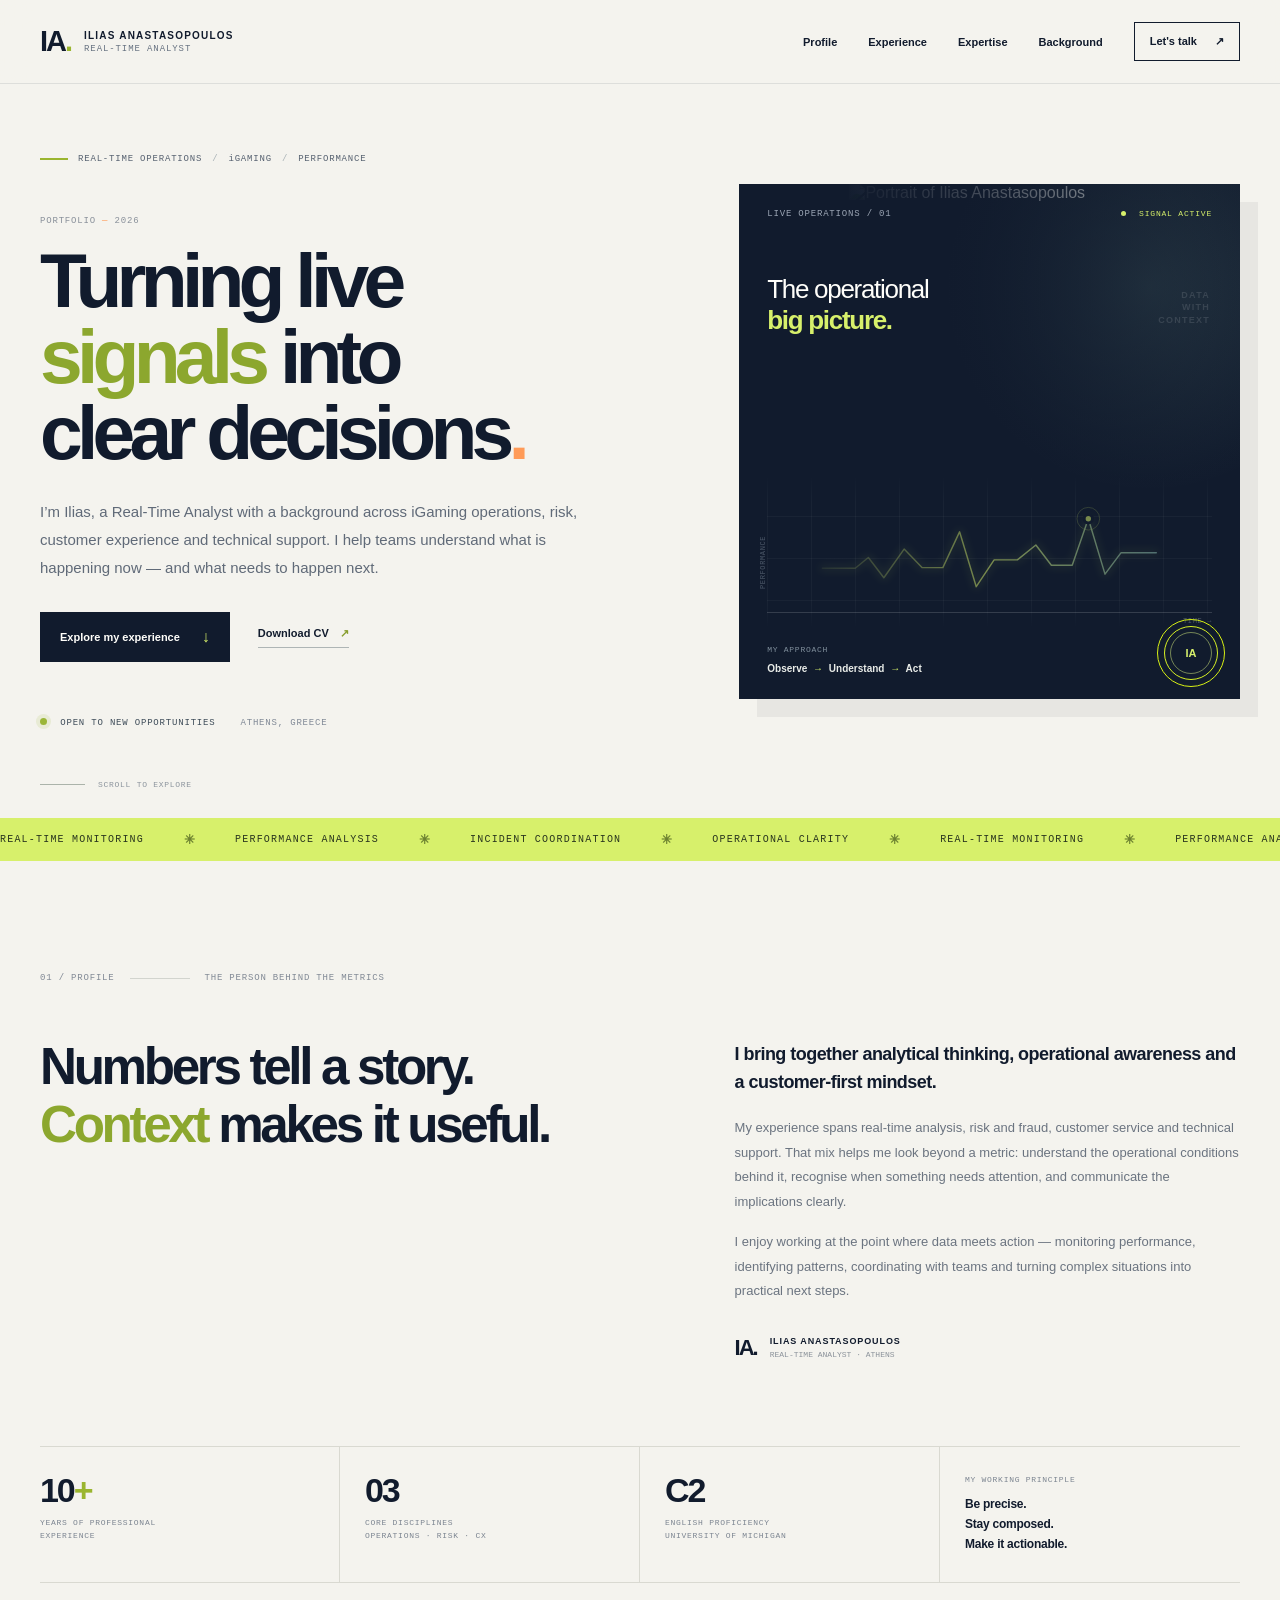
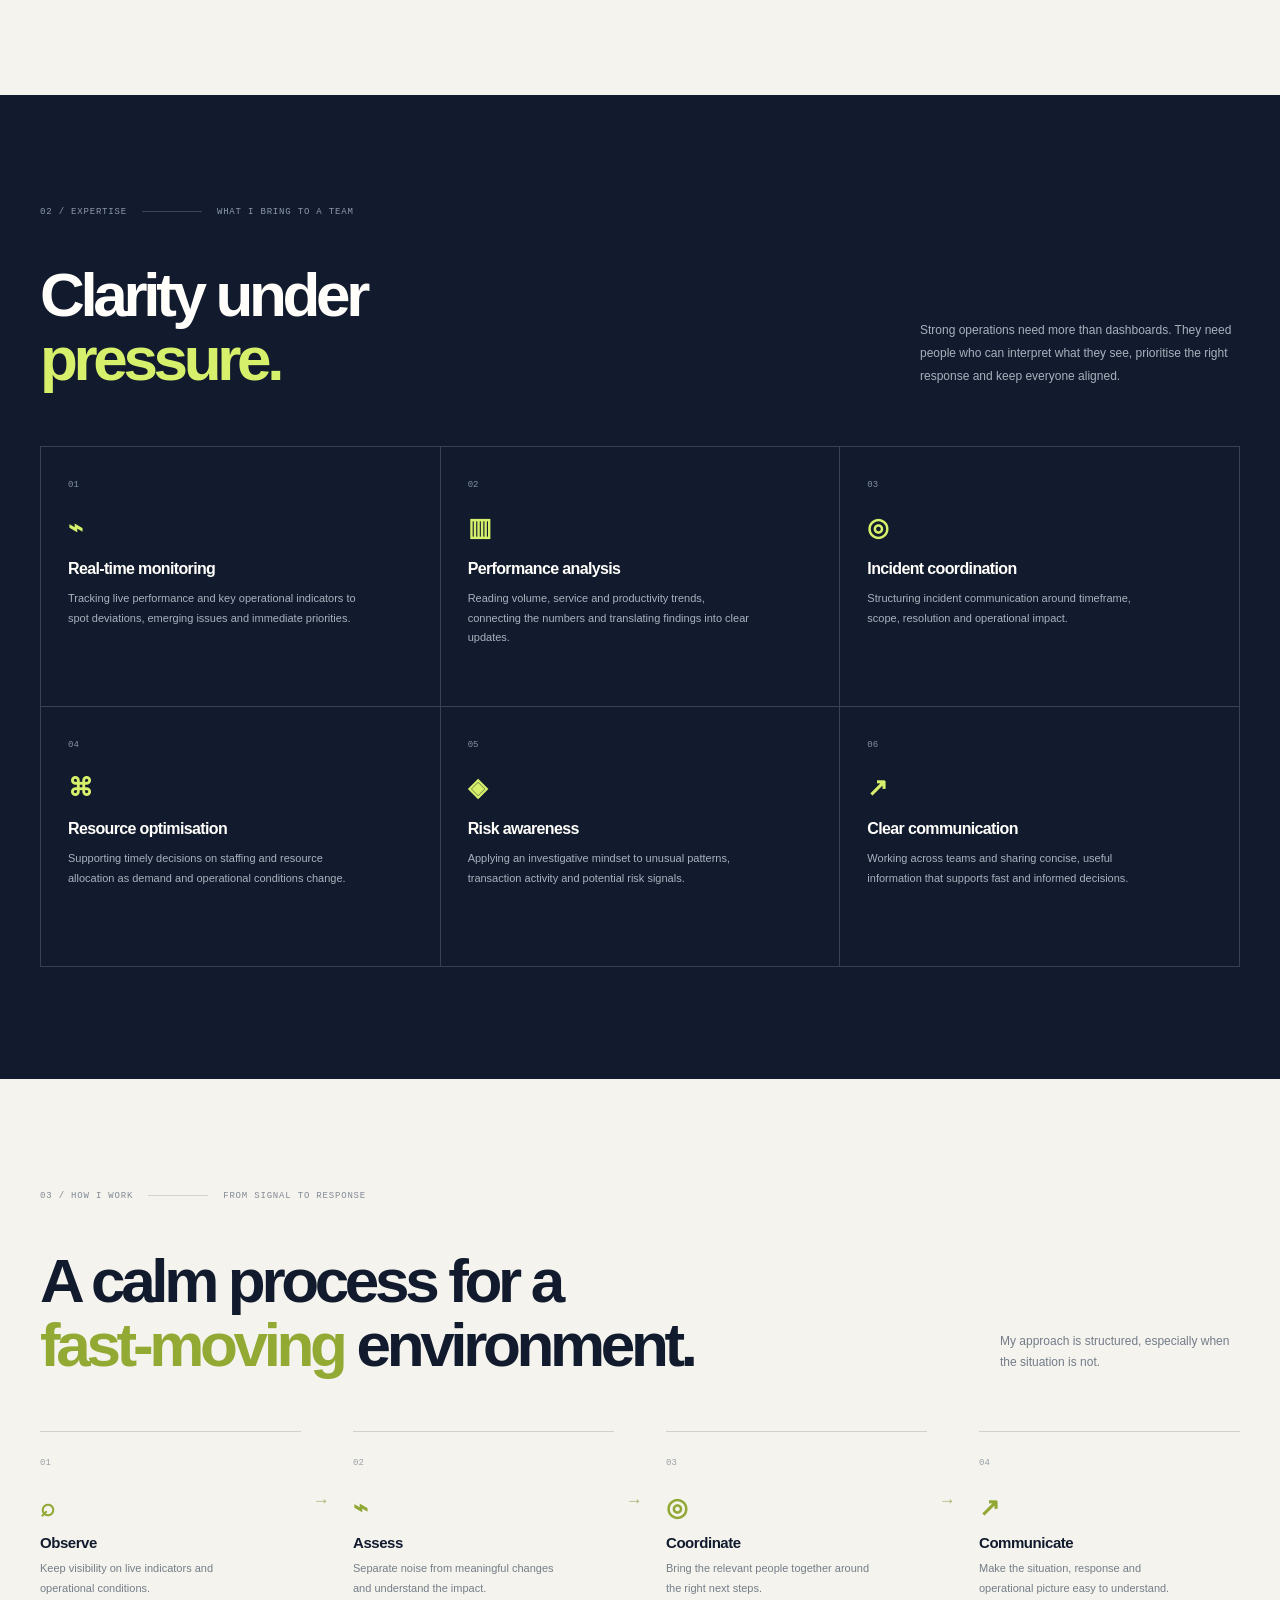
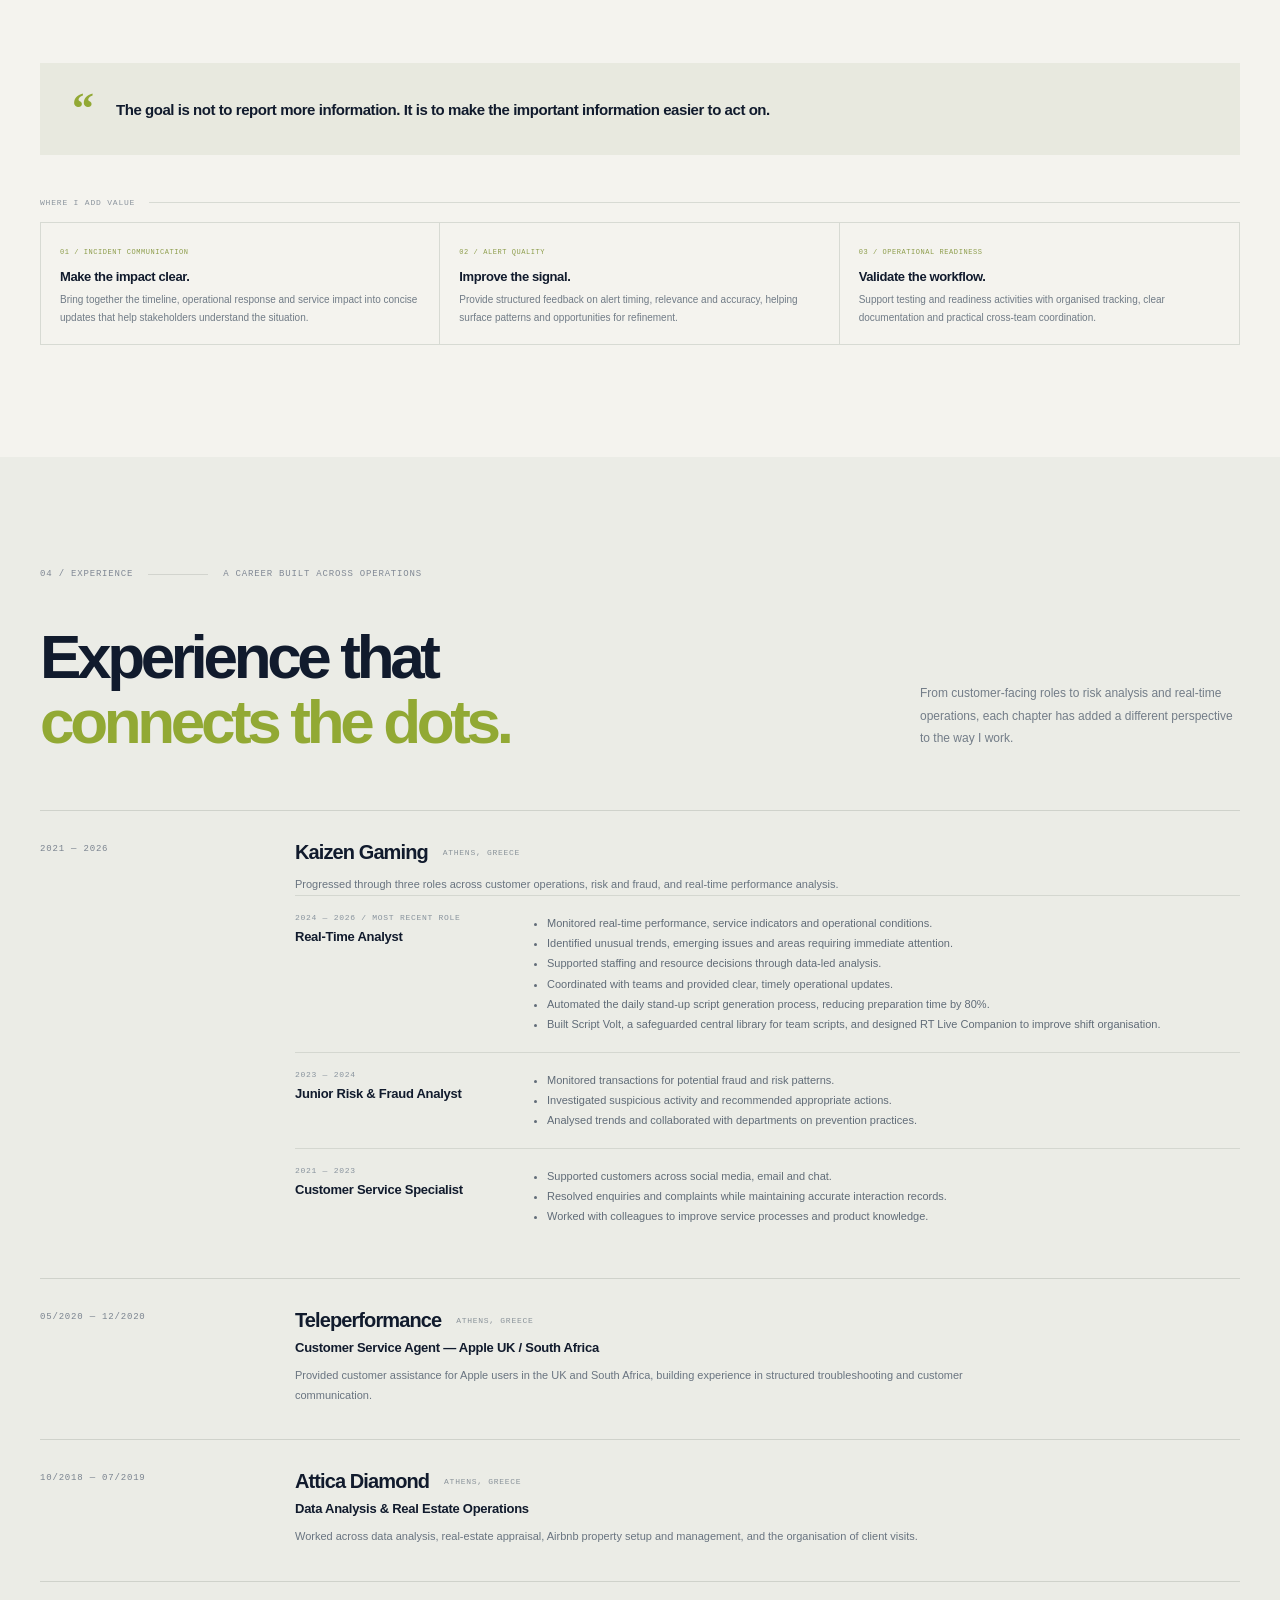
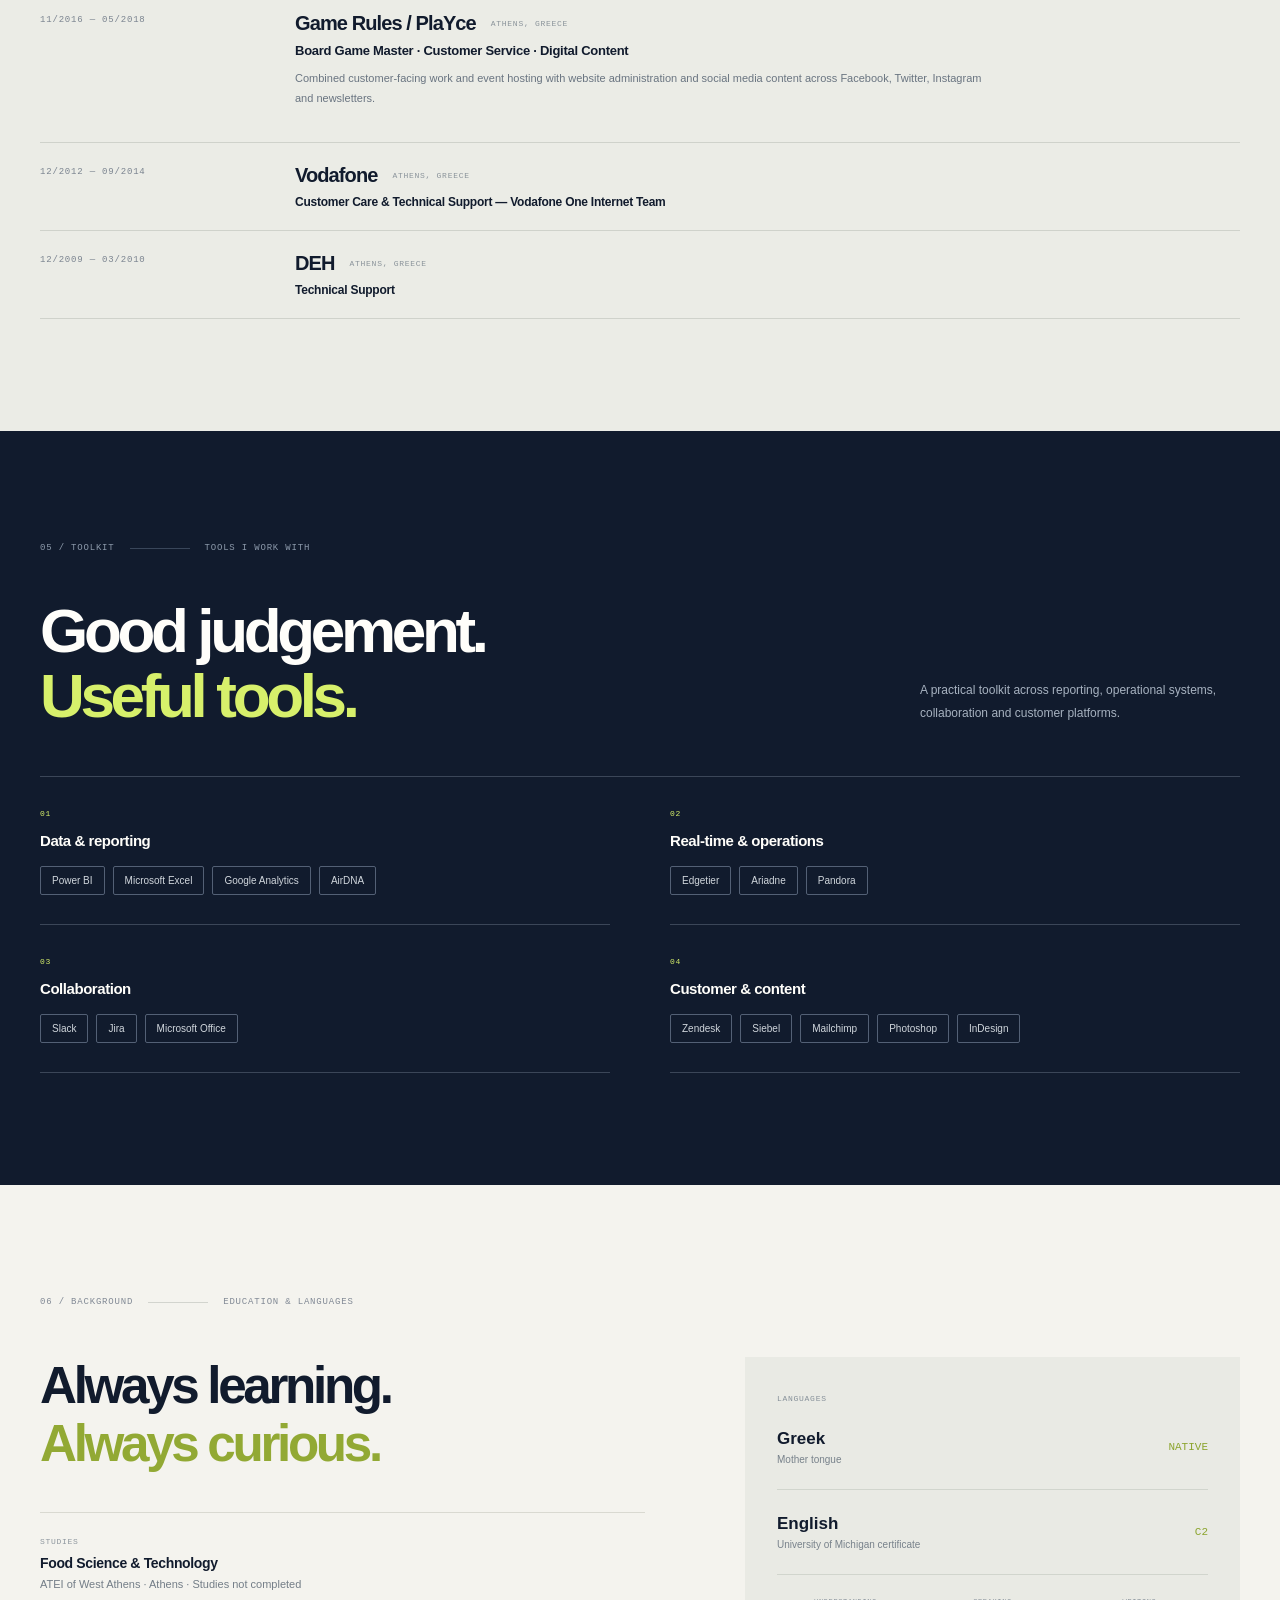
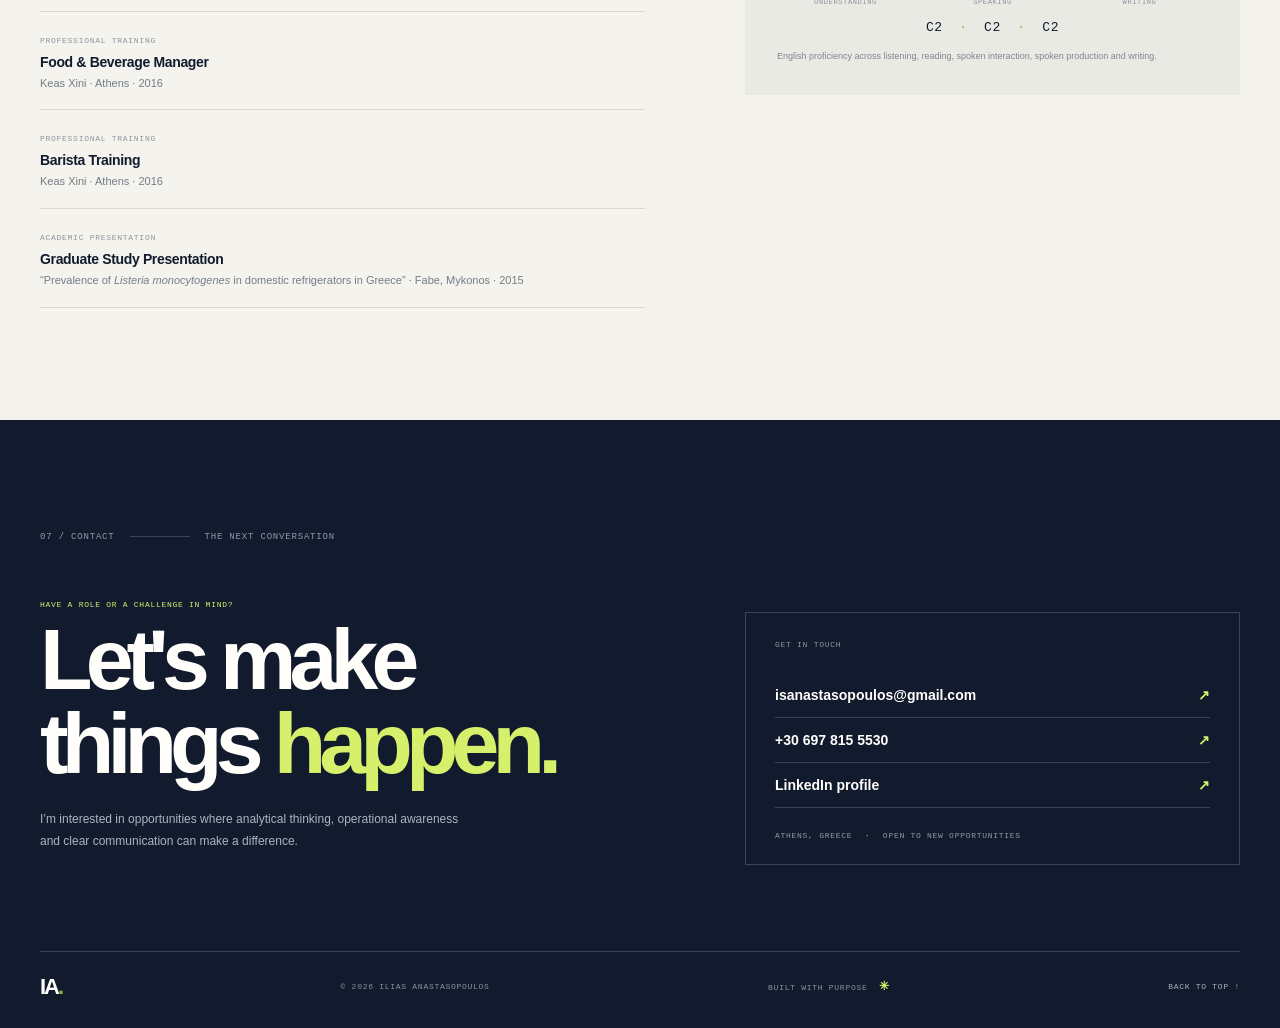
==== commit 74c5ab46: "Add files via upload" ====
--- a/index.html
+++ b/index.html
@@ -31,7 +31,7 @@
 </div></section>
 <section class="experience section-pad" id="experience"><div class="section-wrap"><div class="section-kicker"><span>04 / EXPERIENCE</span><i></i><span>A CAREER BUILT ACROSS OPERATIONS</span></div><div class="section-heading"><h2>Experience that<br><em>connects the dots.</em></h2><p>From customer-facing roles to risk analysis and real-time operations, each chapter has added a different perspective to the way I work.</p></div><div class="timeline">
 <article class="timeline-item"><div class="timeline-date"><small>2021 — 2026</small></div><div class="timeline-content"><div class="company-line"><h3>Kaizen Gaming</h3><span>ATHENS, GREECE</span></div><p class="role-intro">Progressed through three roles across customer operations, risk and fraud, and real-time performance analysis.</p>
-<div class="role-block"><div><span>2024 — 2026 / MOST RECENT ROLE</span><h4>Real-Time Analyst</h4></div><ul><li>Monitored real-time performance, service indicators and operational conditions.</li><li>Identified unusual trends, emerging issues and areas requiring immediate attention.</li><li>Supported staffing and resource decisions through data-led analysis.</li><li>Coordinated with teams and provided clear, timely operational updates.</li></ul></div>
+<div class="role-block"><div><span>2024 — 2026 / MOST RECENT ROLE</span><h4>Real-Time Analyst</h4></div><ul><li>Monitored real-time performance, service indicators and operational conditions.</li><li>Identified unusual trends, emerging issues and areas requiring immediate attention.</li><li>Supported staffing and resource decisions through data-led analysis.</li><li>Coordinated with teams and provided clear, timely operational updates.</li><li>Automated the daily stand-up script generation process, reducing preparation time by 80%.</li><li>Built Script Volt, a safeguarded central library for team scripts, and designed RT Live Companion to improve shift organisation.</li></ul></div>
 <div class="role-block"><div><span>2023 — 2024</span><h4>Junior Risk &amp; Fraud Analyst</h4></div><ul><li>Monitored transactions for potential fraud and risk patterns.</li><li>Investigated suspicious activity and recommended appropriate actions.</li><li>Analysed trends and collaborated with departments on prevention practices.</li></ul></div>
 <div class="role-block"><div><span>2021 — 2023</span><h4>Customer Service Specialist</h4></div><ul><li>Supported customers across social media, email and chat.</li><li>Resolved enquiries and complaints while maintaining accurate interaction records.</li><li>Worked with colleagues to improve service processes and product knowledge.</li></ul></div></div></article>
 <article class="timeline-item"><div class="timeline-date"><small>05/2020 — 12/2020</small></div><div class="timeline-content"><div class="company-line"><h3>Teleperformance</h3><span>ATHENS, GREECE</span></div><h4>Customer Service Agent — Apple UK / South Africa</h4><p>Provided customer assistance for Apple users in the UK and South Africa, building experience in structured troubleshooting and customer communication.</p></div></article>
--- a/styles.css
+++ b/styles.css
@@ -18,3 +18,11 @@
 @media(prefers-reduced-motion:reduce){html{scroll-behavior:auto}.ticker-track{animation:none}.reveal{transition:none;opacity:1;transform:none}}
 .practice-heading{display:flex;align-items:center;gap:14px;margin:43px 0 15px;font:8px var(--mono);letter-spacing:.1em;color:#8b949d}.practice-heading i{height:1px;background:#d7dad3;flex:1}.practice-grid{display:grid;grid-template-columns:repeat(3,1fr);border:1px solid #d7dad3}.practice-grid article{padding:17px 19px 18px;border-right:1px solid #d7dad3}.practice-grid article:last-child{border-right:0}.practice-grid small{font:7px var(--mono);letter-spacing:.08em;color:#8d9d4b}.practice-grid h3{font-size:13px;margin:11px 0 7px;letter-spacing:-.03em}.practice-grid p{font-size:10px;color:#707b86;line-height:1.75;margin:0}
 @media(max-width:760px){.practice-grid{grid-template-columns:1fr}.practice-grid article{border-right:0;border-bottom:1px solid #d7dad3;padding:16px 17px}.practice-grid article:last-child{border-bottom:0}}
+
+/* v3 portrait treatment: full-height editorial image, no small cropped frame */
+.hero-visual{isolation:isolate}
+.hero-visual:after{content:"";position:absolute;inset:0;z-index:0;pointer-events:none;background:linear-gradient(90deg,#111b2d 0%,#111b2d 20%,rgba(17,27,45,.82) 43%,rgba(17,27,45,.18) 100%),linear-gradient(0deg,rgba(17,27,45,.68),transparent 45%)}
+.hero-portrait{position:absolute!important;z-index:-1!important;inset:0 0 0 auto!important;width:78%!important;height:100%!important;object-fit:cover!important;object-position:center 22%!important;border:0!important;padding:0!important;background:transparent!important;box-shadow:none!important;opacity:.88}
+.visual-top,.visual-title,.visual-bottom,.visual-stamp{z-index:2}
+.signal-graphic{z-index:1;top:auto!important;bottom:70px!important;height:155px!important;opacity:.52}
+@media(max-width:760px){.hero-portrait{width:82%!important;object-position:center 20%!important}.hero-visual:after{background:linear-gradient(90deg,#111b2d 0%,rgba(17,27,45,.92) 22%,rgba(17,27,45,.28) 100%),linear-gradient(0deg,rgba(17,27,45,.72),transparent 55%)}}
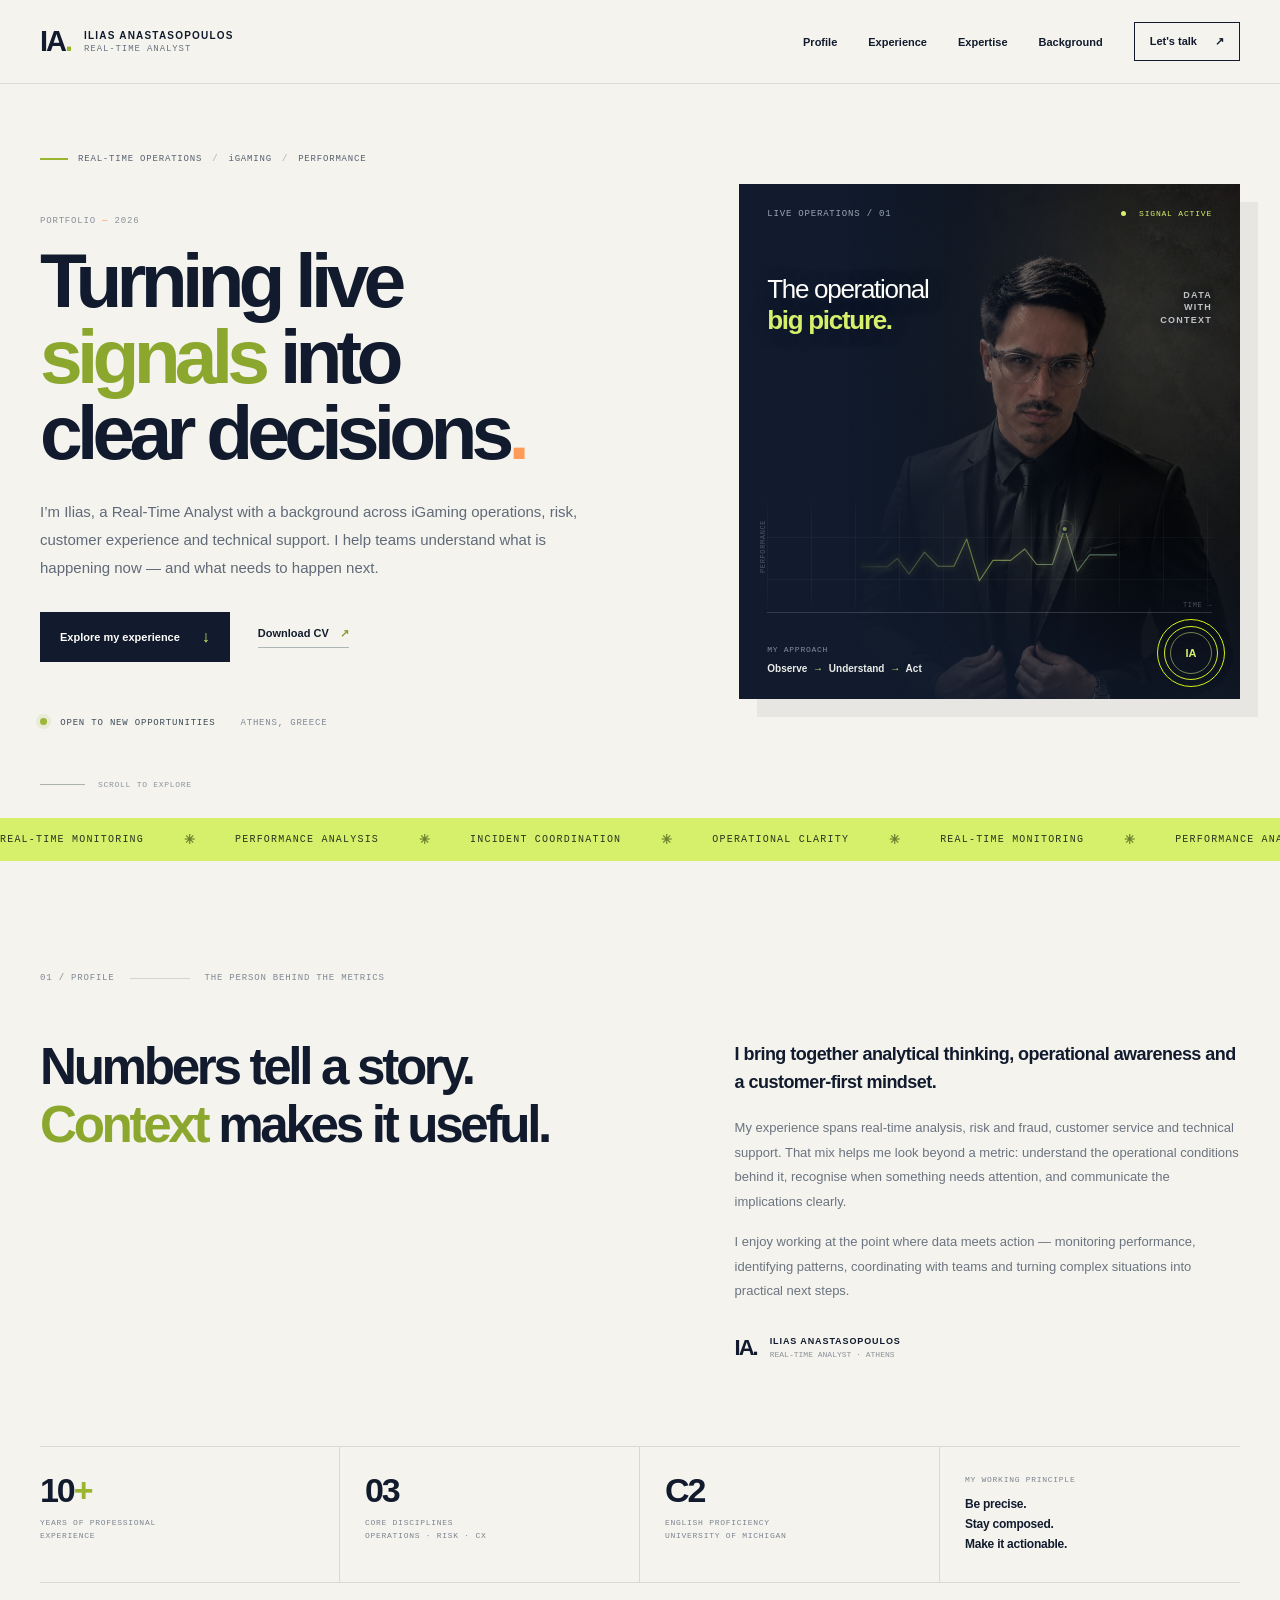
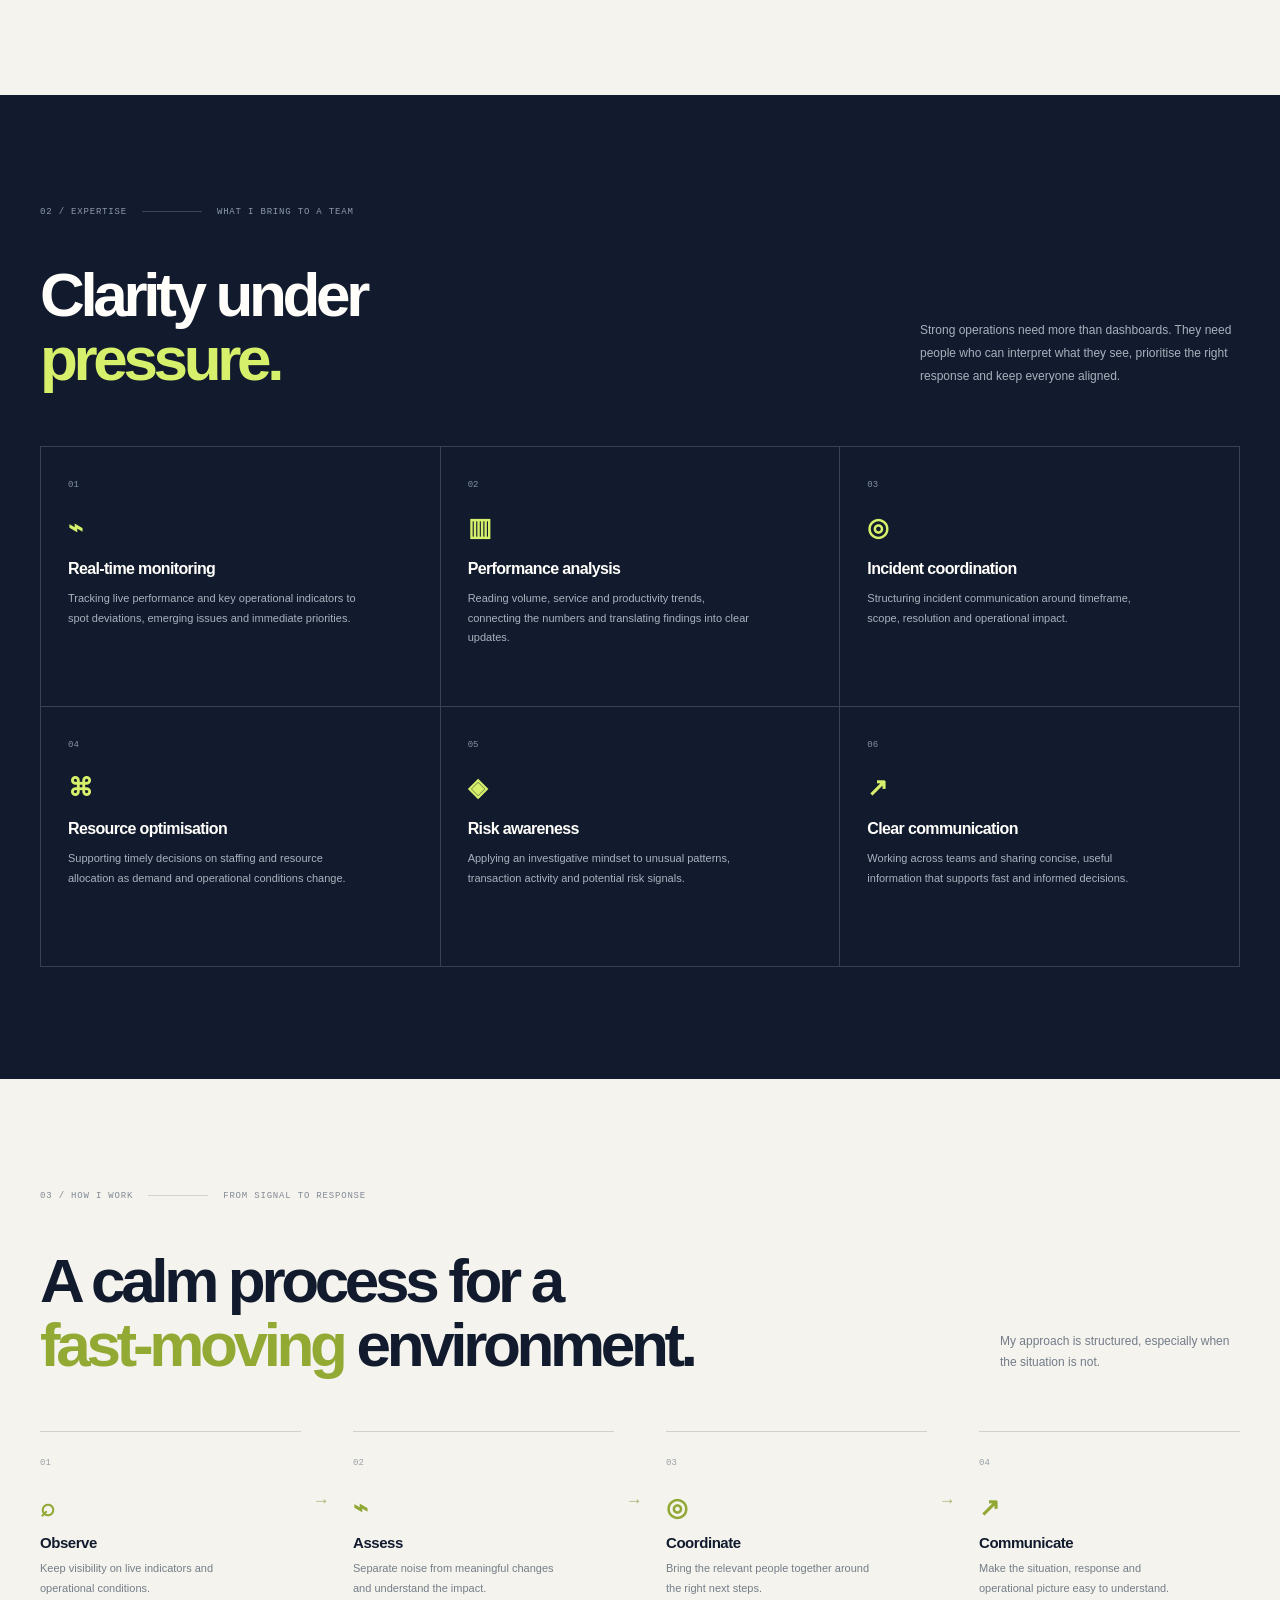
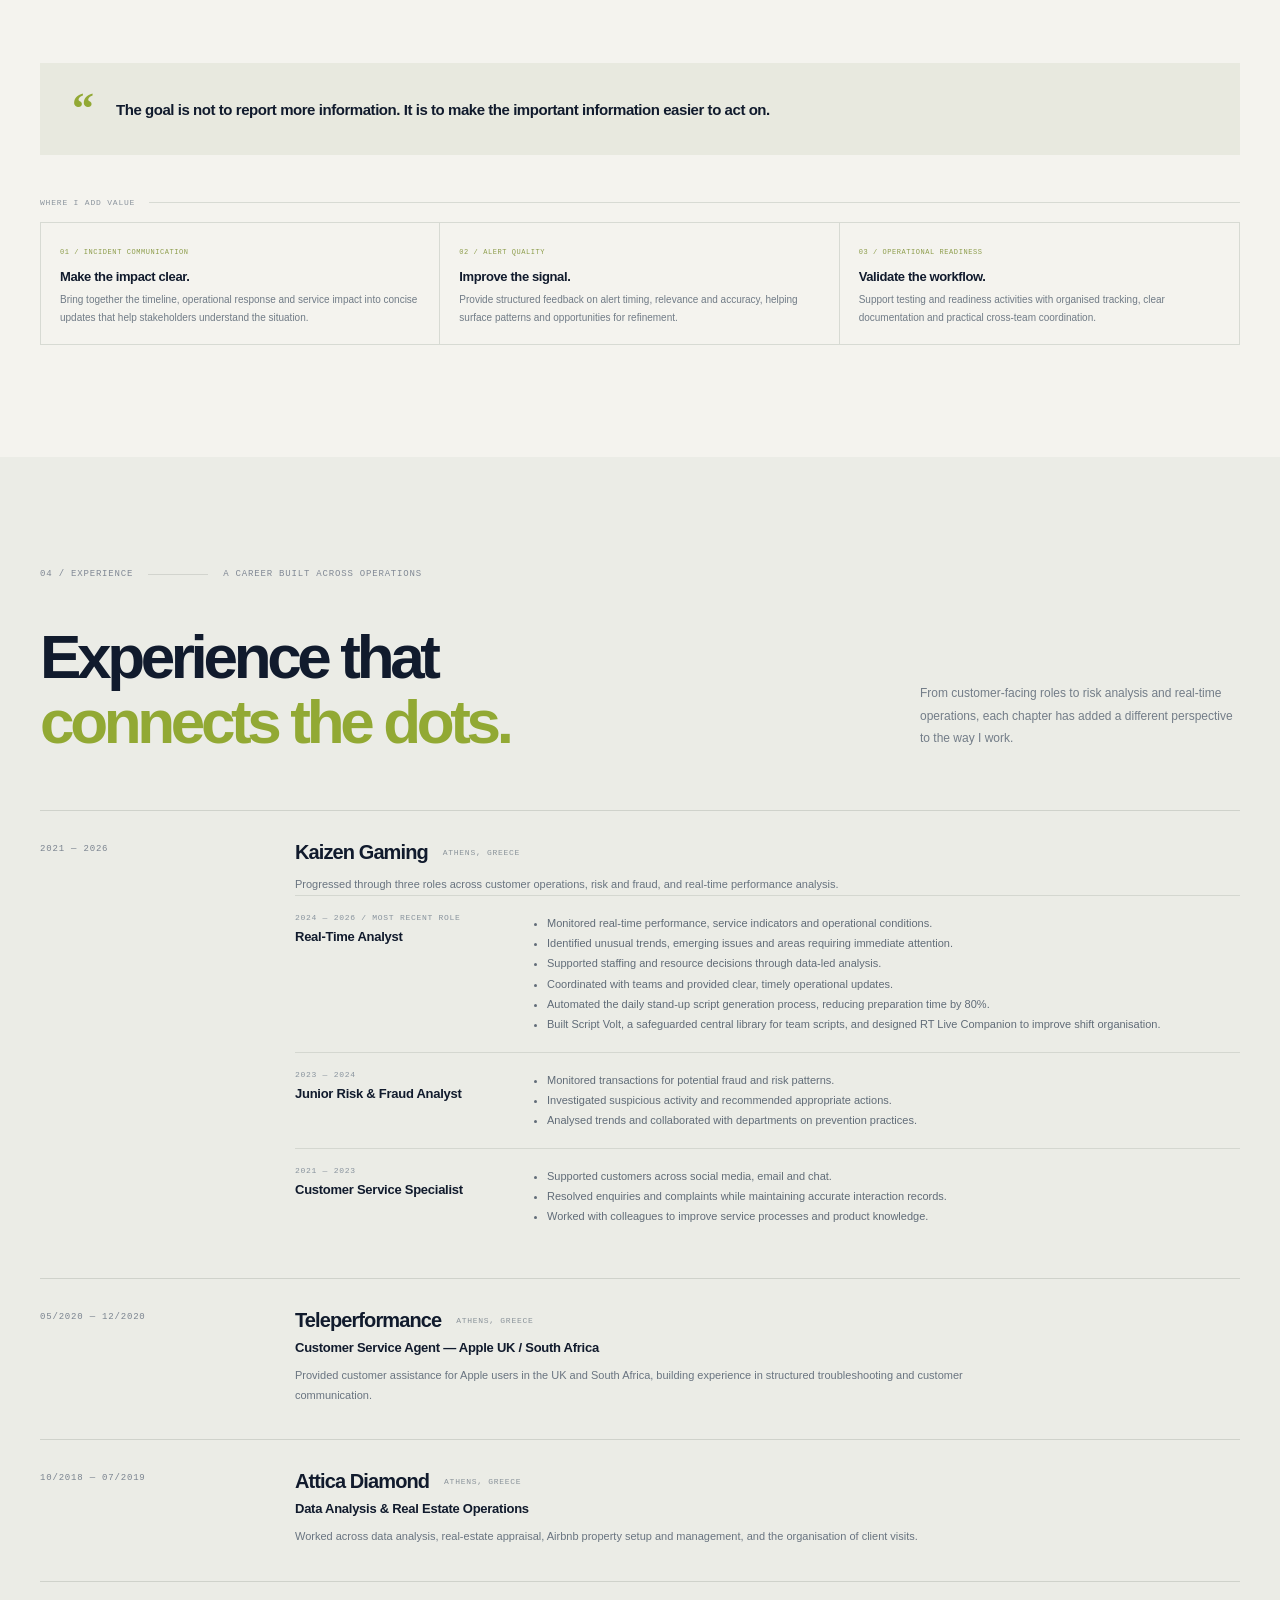
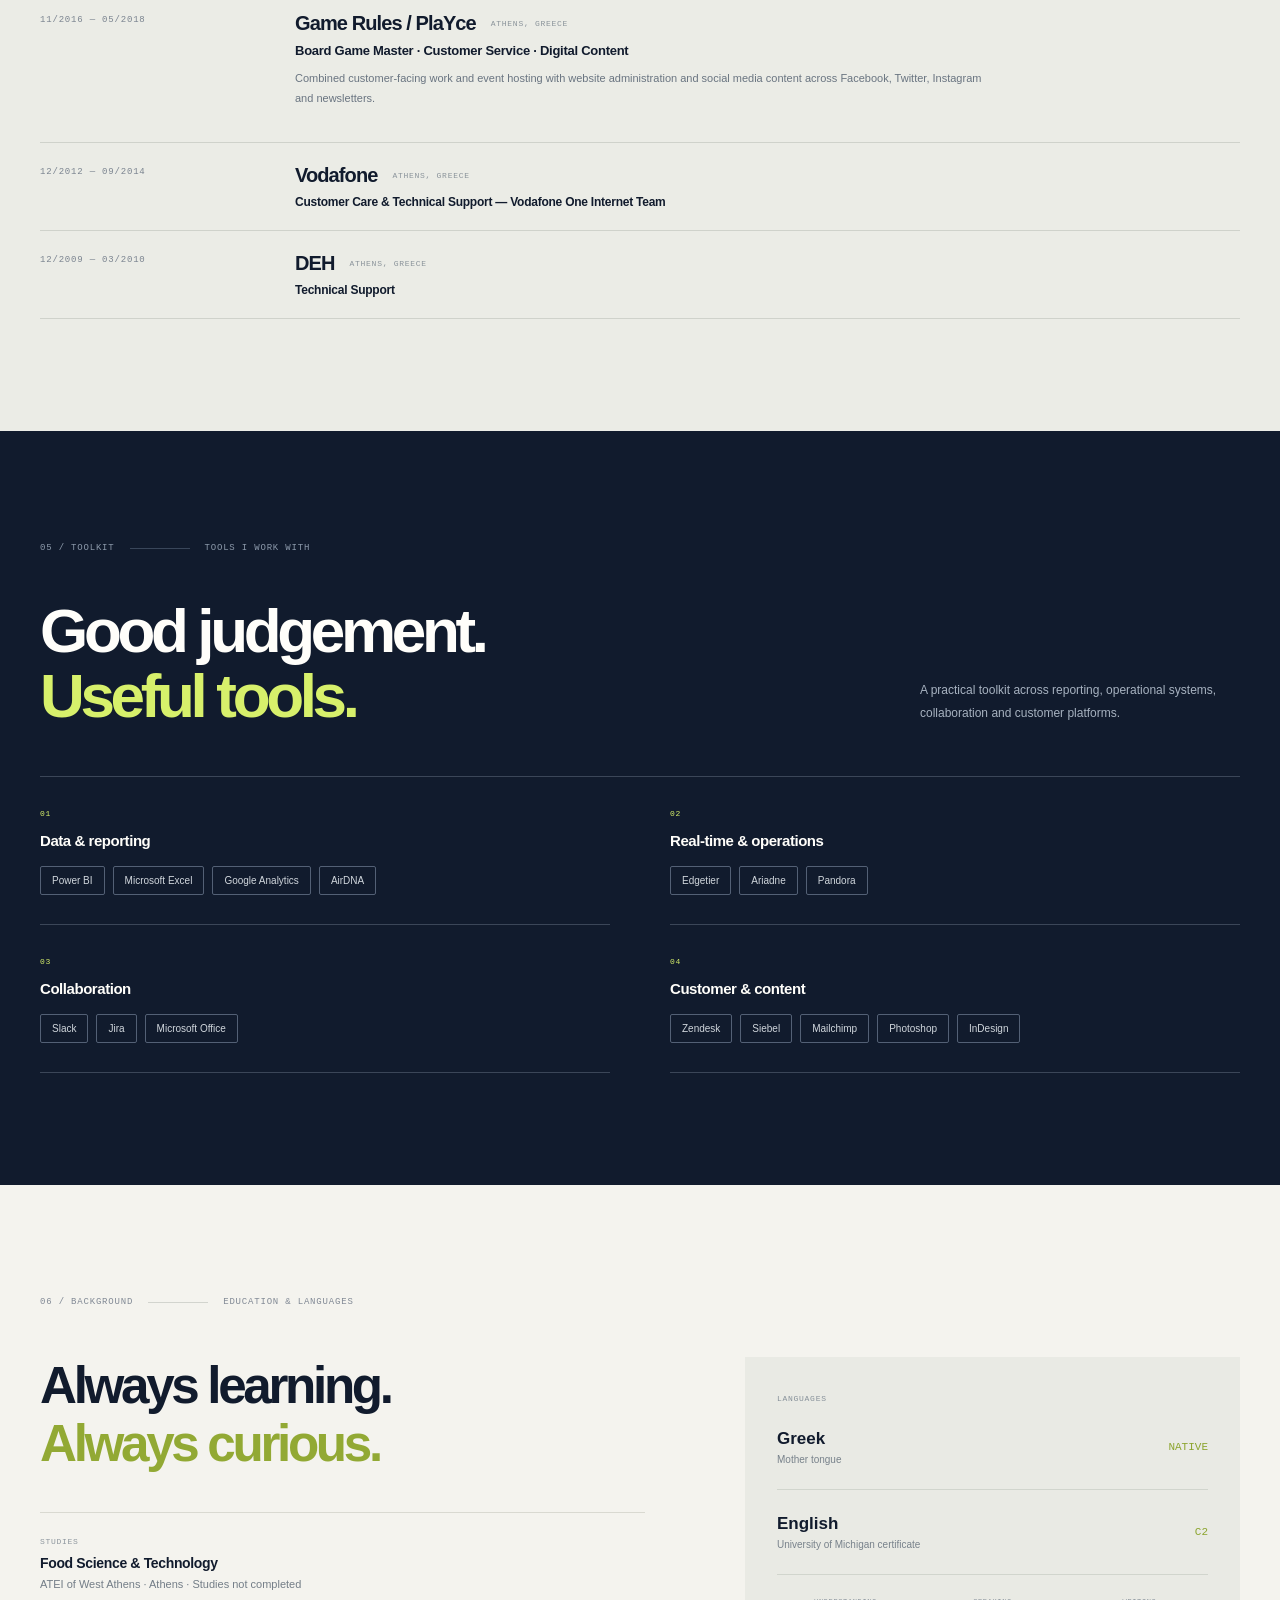
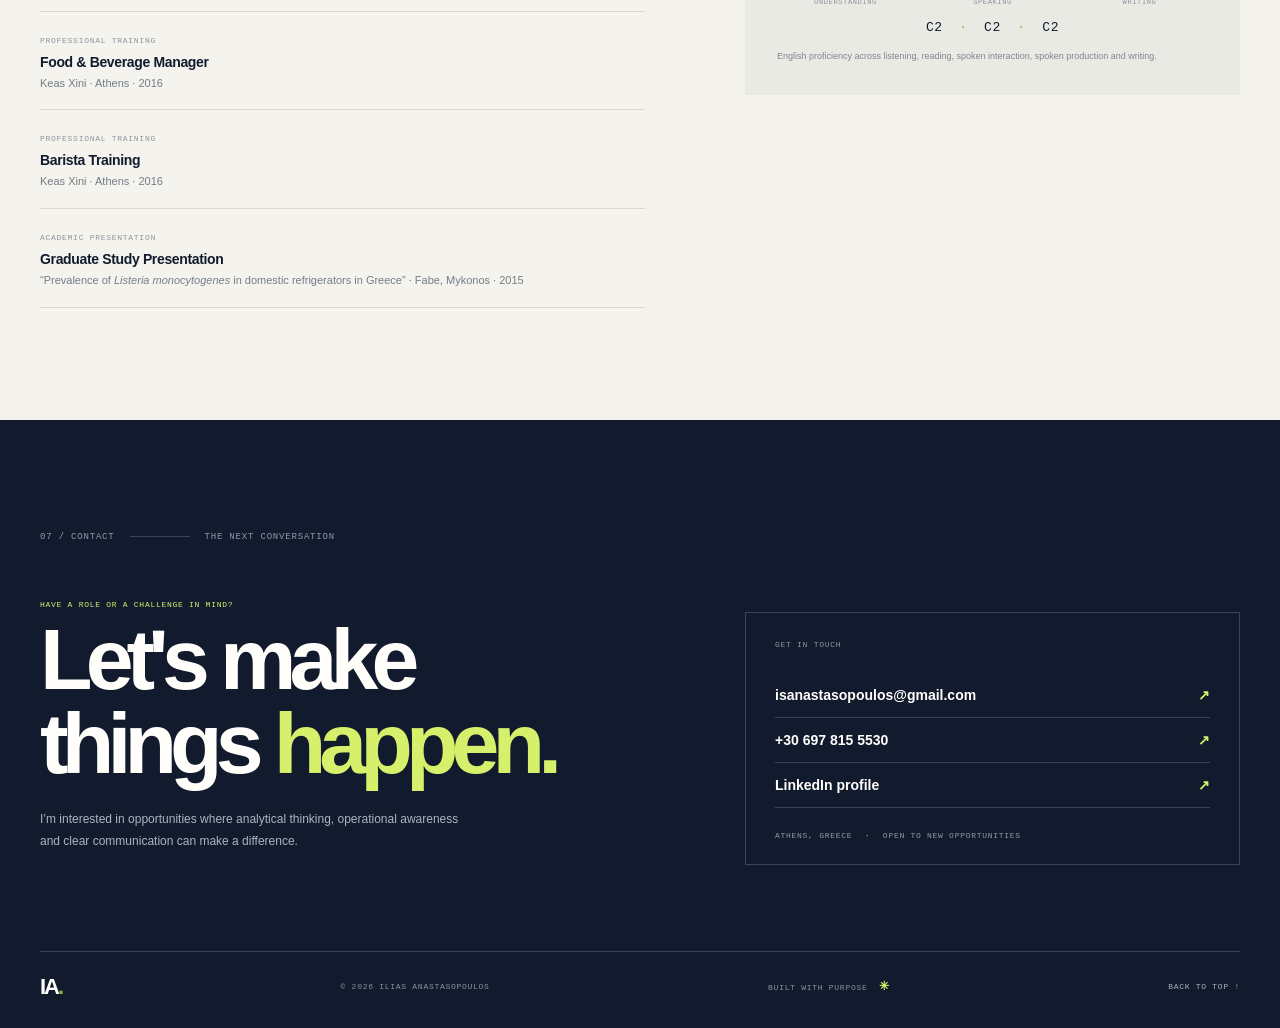
==== commit cc93e00a: "Add files via upload" ====
--- a/index.html
+++ b/index.html
@@ -4,7 +4,7 @@
 <meta name="theme-color" content="#111b2d"><meta name="description" content="Ilias Anastasopoulos — Real-Time Analyst specialising in iGaming operations, performance monitoring, incident coordination and data-led decision support.">
 <meta property="og:title" content="Ilias Anastasopoulos — Real-Time Analyst"><meta property="og:description" content="Real-time operations, performance insight and clear communication.">
 <title>Ilias Anastasopoulos — Real-Time Analyst</title><link rel="icon" href="assets/favicon.svg" type="image/svg+xml">
-<link rel="stylesheet" href="styles.css"></head>
+<link rel="stylesheet" href="styles.css?v=4"></head>
 <body><div class="site-shell">
 <header class="site-header"><a class="brand" href="#top"><span class="brand-mark">IA<span>.</span></span><span class="brand-copy"><strong>ILIAS ANASTASOPOULOS</strong><small>REAL-TIME ANALYST</small></span></a>
 <button class="menu-toggle" aria-label="Open navigation" aria-expanded="false"><span></span><span></span></button>
@@ -12,9 +12,9 @@
 <main id="top">
 <section class="hero section-wrap"><div class="hero-copy"><div class="eyebrow"><i></i> REAL-TIME OPERATIONS <b>/</b> iGAMING <b>/</b> PERFORMANCE</div><p class="hero-index">PORTFOLIO <span>—</span> 2026</p>
 <h1>Turning live<br><em>signals</em> into<br>clear decisions<span>.</span></h1><p class="hero-lede">I’m Ilias, a Real-Time Analyst with a background across iGaming operations, risk, customer experience and technical support. I help teams understand what is happening now — and what needs to happen next.</p>
-<div class="hero-actions"><a class="button button-dark" href="#experience">Explore my experience <b>↓</b></a><a class="text-link" href="assets/Ilias-Anastasopoulos-CV.pdf" target="_blank" rel="noopener">Download CV <b>↗</b></a></div>
+<div class="hero-actions"><a class="button button-dark" href="#experience">Explore my experience <b>↓</b></a><a class="text-link" href="assets/Ilias-Anastasopoulos-CV.pdf?v=4" target="_blank" rel="noopener">Download CV <b>↗</b></a></div>
 <div class="hero-meta"><span class="availability"><i></i> OPEN TO NEW OPPORTUNITIES</span><span>ATHENS, GREECE</span></div></div>
-<div class="hero-visual"><div class="visual-top"><span>LIVE OPERATIONS / 01</span><span class="visual-live"><i></i> SIGNAL ACTIVE</span></div><div class="visual-title">The operational<br><strong>big picture.</strong></div><img class="hero-portrait" src="assets/ilias-portrait.jpg" alt="Portrait of Ilias Anastasopoulos">
+<div class="hero-visual"><div class="visual-top"><span>LIVE OPERATIONS / 01</span><span class="visual-live"><i></i> SIGNAL ACTIVE</span></div><div class="visual-title">The operational<br><strong>big picture.</strong></div><img class="hero-portrait" src="assets/ilias-portrait.jpg?v=4" alt="Portrait of Ilias Anastasopoulos">
 <div class="signal-graphic"><div class="signal-grid"></div><svg viewBox="0 0 560 260" role="img" aria-label="Abstract signal line moving across a monitoring grid"><defs><linearGradient id="signalStroke"><stop stop-color="#d7f06b" stop-opacity=".15"/><stop offset=".5" stop-color="#d7f06b"/><stop offset="1" stop-color="#8ec0b0"/></linearGradient></defs><path class="signal-shadow" d="M0 158 L55 158 L77 140 L103 174 L137 126 L167 157 L202 157 L230 97 L258 189 L288 144 L327 144 L358 119 L384 153 L419 153 L446 75 L474 168 L501 132 L560 132"/><path class="signal-line" d="M0 158 L55 158 L77 140 L103 174 L137 126 L167 157 L202 157 L230 97 L258 189 L288 144 L327 144 L358 119 L384 153 L419 153 L446 75 L474 168 L501 132 L560 132"/><circle cx="446" cy="75" r="7" class="signal-point"/><circle cx="446" cy="75" r="19" class="signal-ring"/></svg><small class="axis-label">PERFORMANCE</small><small class="axis-right">TIME →</small></div>
 <div class="visual-bottom"><div><small>MY APPROACH</small><strong>Observe <b>→</b> Understand <b>→</b> Act</strong></div><div class="visual-orbit">IA</div></div><div class="visual-stamp">DATA<br>WITH<br>CONTEXT</div></div><div class="hero-scroll"><i></i> SCROLL TO EXPLORE</div></section>
 <div class="ticker"><div class="ticker-track"><span>REAL-TIME MONITORING</span><b>✳</b><span>PERFORMANCE ANALYSIS</span><b>✳</b><span>INCIDENT COORDINATION</span><b>✳</b><span>OPERATIONAL CLARITY</span><b>✳</b><span>REAL-TIME MONITORING</span><b>✳</b><span>PERFORMANCE ANALYSIS</span><b>✳</b><span>INCIDENT COORDINATION</span><b>✳</b><span>OPERATIONAL CLARITY</span><b>✳</b></div></div>
--- a/styles.css
+++ b/styles.css
@@ -26,3 +26,24 @@
 .visual-top,.visual-title,.visual-bottom,.visual-stamp{z-index:2}
 .signal-graphic{z-index:1;top:auto!important;bottom:70px!important;height:155px!important;opacity:.52}
 @media(max-width:760px){.hero-portrait{width:82%!important;object-position:center 20%!important}.hero-visual:after{background:linear-gradient(90deg,#111b2d 0%,rgba(17,27,45,.92) 22%,rgba(17,27,45,.28) 100%),linear-gradient(0deg,rgba(17,27,45,.72),transparent 55%)}}
+
+
+/* v4: clear, intentional portrait composition */
+.hero-visual{isolation:isolate;position:relative;overflow:hidden;background:#111b2d}
+.hero-visual:before{z-index:0}
+.hero-visual:after{content:"";position:absolute;inset:0;z-index:1;pointer-events:none;background:linear-gradient(90deg,#111b2d 0%,#111b2d 16%,rgba(17,27,45,.78) 39%,rgba(17,27,45,.08) 76%),linear-gradient(0deg,rgba(17,27,45,.76) 0%,rgba(17,27,45,.12) 32%,transparent 58%)}
+.hero-portrait{position:absolute!important;z-index:0!important;top:0!important;right:0!important;bottom:0!important;left:auto!important;width:78%!important;height:100%!important;object-fit:cover!important;object-position:center 17%!important;border:0!important;padding:0!important;background:transparent!important;box-shadow:none!important;opacity:1!important}
+.visual-top,.visual-title,.visual-bottom,.visual-stamp{z-index:3!important}
+.visual-title{max-width:52%;text-shadow:0 2px 16px #111b2d88}
+.signal-graphic{z-index:2!important;left:28px!important;right:28px!important;top:auto!important;bottom:86px!important;height:118px!important;opacity:.5!important}
+.visual-bottom{z-index:3!important}
+.visual-stamp{top:105px!important;right:28px!important;color:#ffffffb8!important;text-shadow:0 1px 8px #111b2d}
+@media(max-width:760px){
+ .hero-visual{height:430px!important}
+ .hero-portrait{width:83%!important;object-position:center 16%!important}
+ .hero-visual:after{background:linear-gradient(90deg,#111b2d 0%,rgba(17,27,45,.86) 22%,rgba(17,27,45,.12) 88%),linear-gradient(0deg,rgba(17,27,45,.8),rgba(17,27,45,.04) 54%,transparent 72%)}
+ .visual-title{max-width:54%;font-size:22px}
+ .signal-graphic{left:20px!important;right:20px!important;bottom:82px!important;height:105px!important}
+ .visual-stamp{right:20px!important;top:98px!important}
+}
+@media(max-width:400px){.hero-portrait{width:86%!important;object-position:center 16%!important}.visual-title{max-width:55%;font-size:20px}}
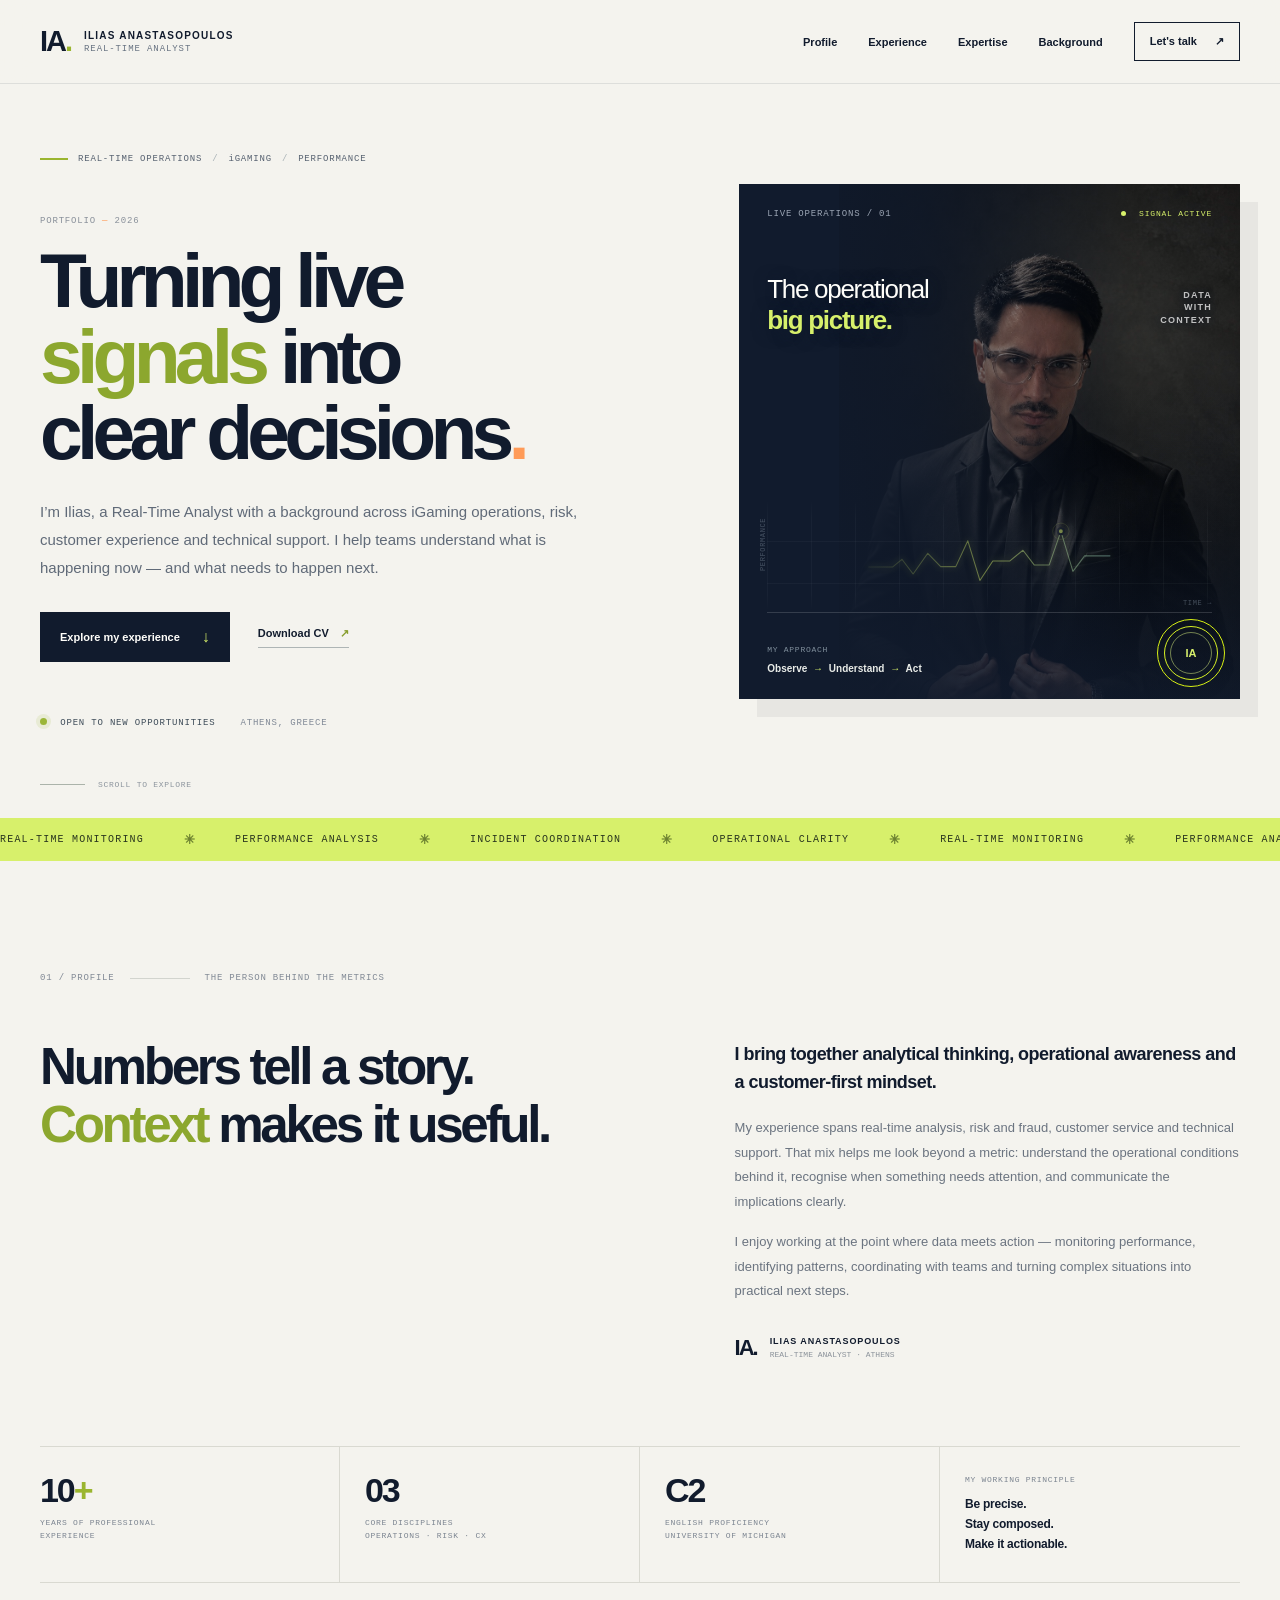
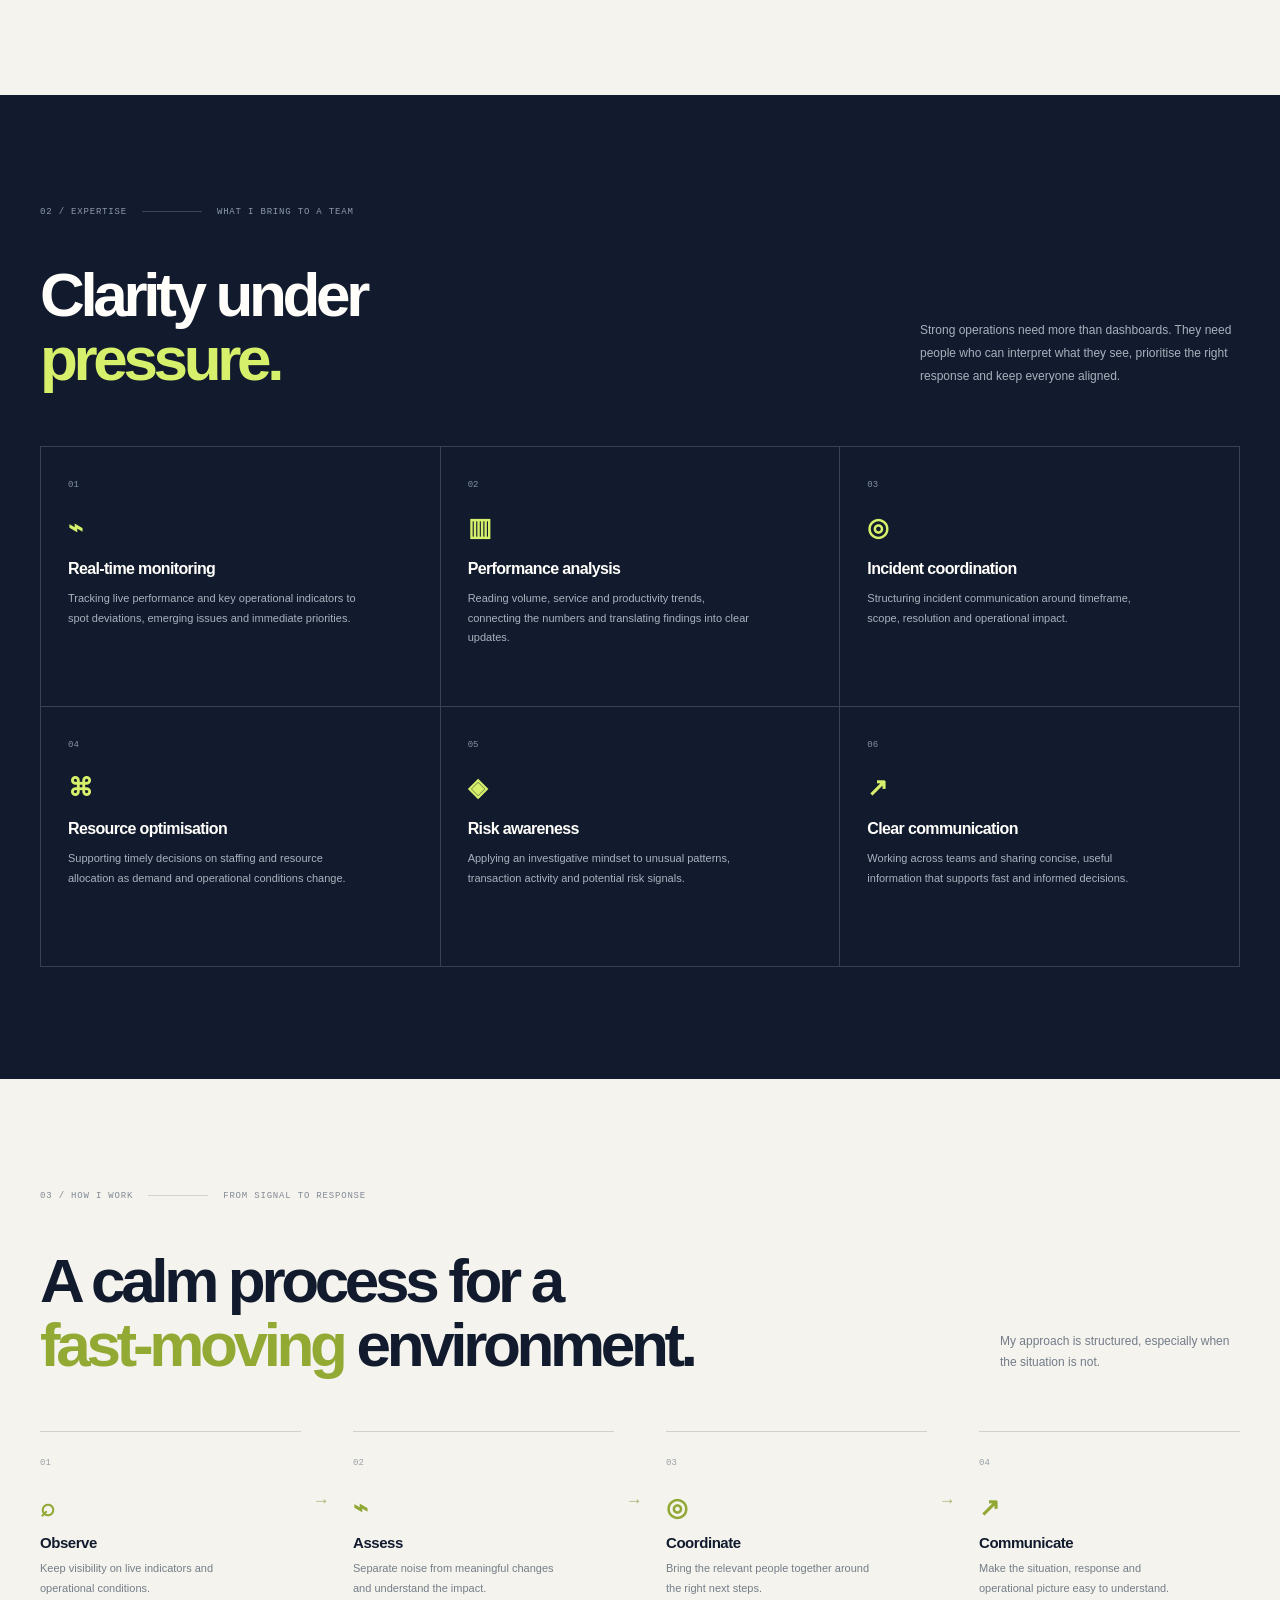
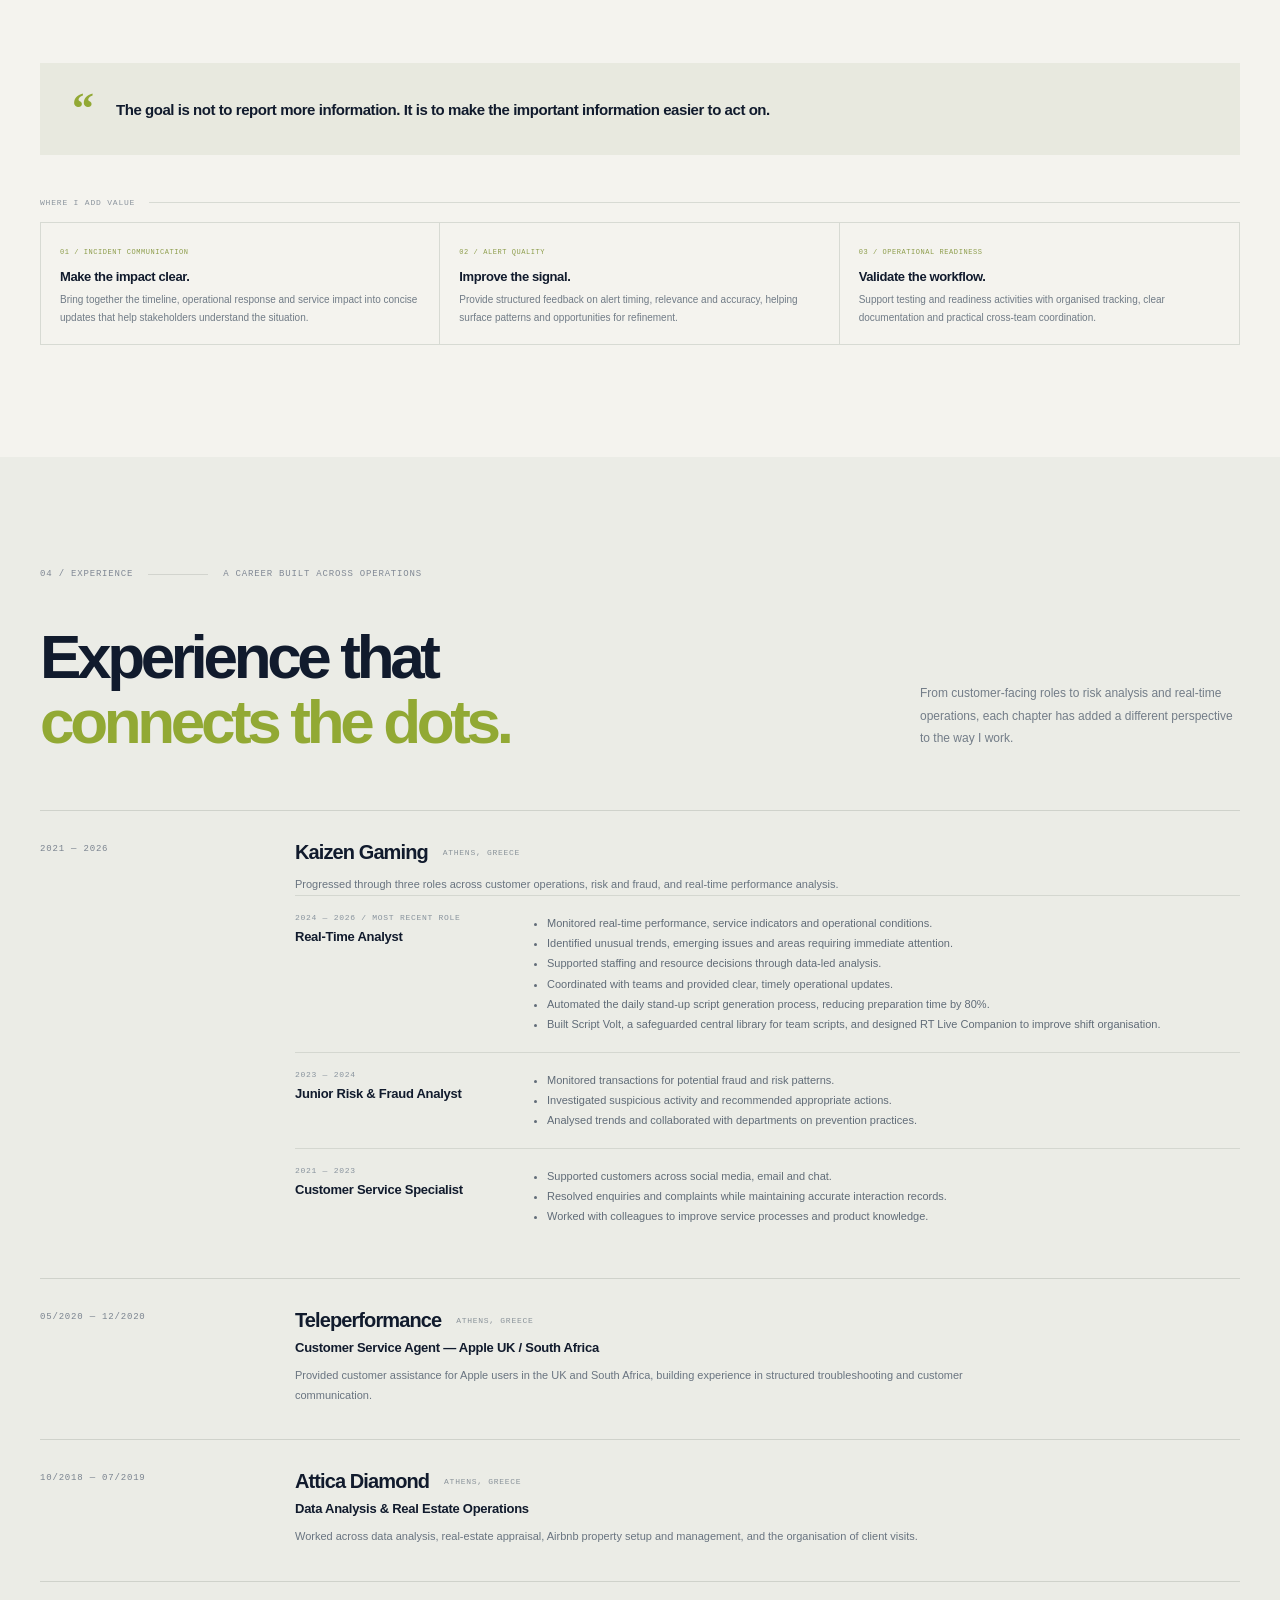
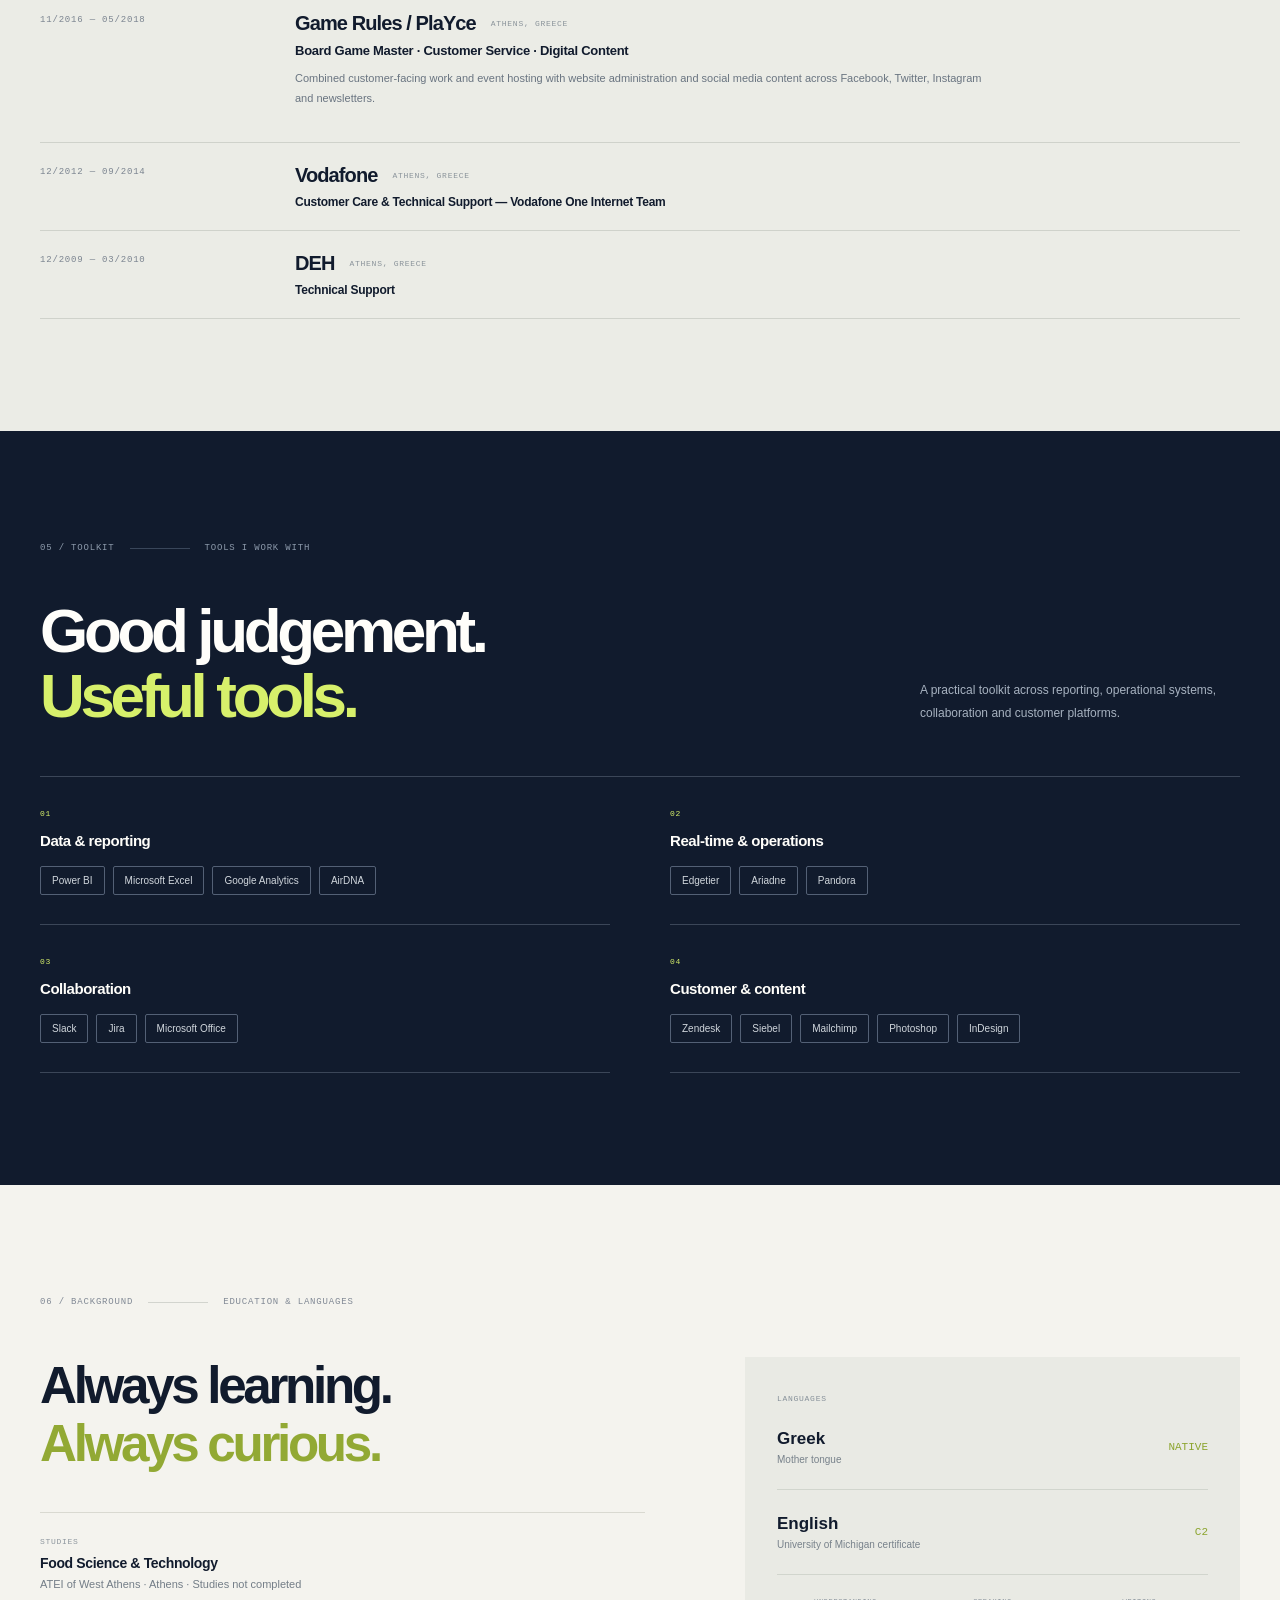
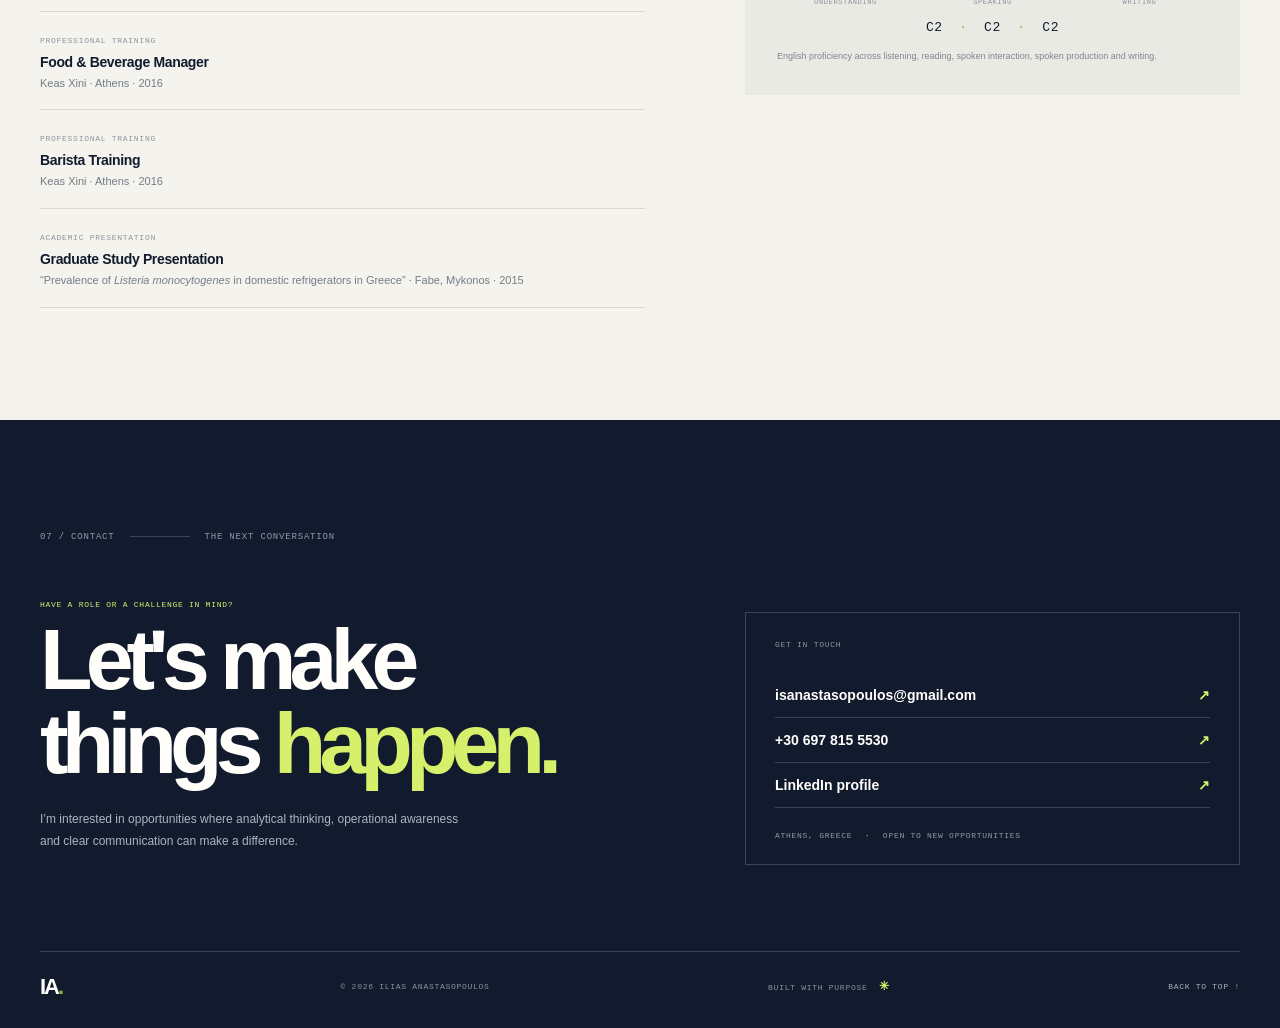
==== commit 65177f21: "Add files via upload" ====
--- a/index.html
+++ b/index.html
@@ -4,7 +4,7 @@
 <meta name="theme-color" content="#111b2d"><meta name="description" content="Ilias Anastasopoulos — Real-Time Analyst specialising in iGaming operations, performance monitoring, incident coordination and data-led decision support.">
 <meta property="og:title" content="Ilias Anastasopoulos — Real-Time Analyst"><meta property="og:description" content="Real-time operations, performance insight and clear communication.">
 <title>Ilias Anastasopoulos — Real-Time Analyst</title><link rel="icon" href="assets/favicon.svg" type="image/svg+xml">
-<link rel="stylesheet" href="styles.css?v=4"></head>
+<link rel="stylesheet" href="styles.css?v=5"></head>
 <body><div class="site-shell">
 <header class="site-header"><a class="brand" href="#top"><span class="brand-mark">IA<span>.</span></span><span class="brand-copy"><strong>ILIAS ANASTASOPOULOS</strong><small>REAL-TIME ANALYST</small></span></a>
 <button class="menu-toggle" aria-label="Open navigation" aria-expanded="false"><span></span><span></span></button>
@@ -12,9 +12,9 @@
 <main id="top">
 <section class="hero section-wrap"><div class="hero-copy"><div class="eyebrow"><i></i> REAL-TIME OPERATIONS <b>/</b> iGAMING <b>/</b> PERFORMANCE</div><p class="hero-index">PORTFOLIO <span>—</span> 2026</p>
 <h1>Turning live<br><em>signals</em> into<br>clear decisions<span>.</span></h1><p class="hero-lede">I’m Ilias, a Real-Time Analyst with a background across iGaming operations, risk, customer experience and technical support. I help teams understand what is happening now — and what needs to happen next.</p>
-<div class="hero-actions"><a class="button button-dark" href="#experience">Explore my experience <b>↓</b></a><a class="text-link" href="assets/Ilias-Anastasopoulos-CV.pdf?v=4" target="_blank" rel="noopener">Download CV <b>↗</b></a></div>
+<div class="hero-actions"><a class="button button-dark" href="#experience">Explore my experience <b>↓</b></a><a class="text-link" href="assets/Ilias-Anastasopoulos-CV.pdf?v=5" target="_blank" rel="noopener">Download CV <b>↗</b></a></div>
 <div class="hero-meta"><span class="availability"><i></i> OPEN TO NEW OPPORTUNITIES</span><span>ATHENS, GREECE</span></div></div>
-<div class="hero-visual"><div class="visual-top"><span>LIVE OPERATIONS / 01</span><span class="visual-live"><i></i> SIGNAL ACTIVE</span></div><div class="visual-title">The operational<br><strong>big picture.</strong></div><img class="hero-portrait" src="assets/ilias-portrait.jpg?v=4" alt="Portrait of Ilias Anastasopoulos">
+<div class="hero-visual"><div class="visual-top"><span>LIVE OPERATIONS / 01</span><span class="visual-live"><i></i> SIGNAL ACTIVE</span></div><div class="visual-title">The operational<br><strong>big picture.</strong></div><img class="hero-portrait" src="assets/ilias-portrait.jpg?v=5" alt="Portrait of Ilias Anastasopoulos">
 <div class="signal-graphic"><div class="signal-grid"></div><svg viewBox="0 0 560 260" role="img" aria-label="Abstract signal line moving across a monitoring grid"><defs><linearGradient id="signalStroke"><stop stop-color="#d7f06b" stop-opacity=".15"/><stop offset=".5" stop-color="#d7f06b"/><stop offset="1" stop-color="#8ec0b0"/></linearGradient></defs><path class="signal-shadow" d="M0 158 L55 158 L77 140 L103 174 L137 126 L167 157 L202 157 L230 97 L258 189 L288 144 L327 144 L358 119 L384 153 L419 153 L446 75 L474 168 L501 132 L560 132"/><path class="signal-line" d="M0 158 L55 158 L77 140 L103 174 L137 126 L167 157 L202 157 L230 97 L258 189 L288 144 L327 144 L358 119 L384 153 L419 153 L446 75 L474 168 L501 132 L560 132"/><circle cx="446" cy="75" r="7" class="signal-point"/><circle cx="446" cy="75" r="19" class="signal-ring"/></svg><small class="axis-label">PERFORMANCE</small><small class="axis-right">TIME →</small></div>
 <div class="visual-bottom"><div><small>MY APPROACH</small><strong>Observe <b>→</b> Understand <b>→</b> Act</strong></div><div class="visual-orbit">IA</div></div><div class="visual-stamp">DATA<br>WITH<br>CONTEXT</div></div><div class="hero-scroll"><i></i> SCROLL TO EXPLORE</div></section>
 <div class="ticker"><div class="ticker-track"><span>REAL-TIME MONITORING</span><b>✳</b><span>PERFORMANCE ANALYSIS</span><b>✳</b><span>INCIDENT COORDINATION</span><b>✳</b><span>OPERATIONAL CLARITY</span><b>✳</b><span>REAL-TIME MONITORING</span><b>✳</b><span>PERFORMANCE ANALYSIS</span><b>✳</b><span>INCIDENT COORDINATION</span><b>✳</b><span>OPERATIONAL CLARITY</span><b>✳</b></div></div>
--- a/styles.css
+++ b/styles.css
@@ -19,31 +19,23 @@
 .practice-heading{display:flex;align-items:center;gap:14px;margin:43px 0 15px;font:8px var(--mono);letter-spacing:.1em;color:#8b949d}.practice-heading i{height:1px;background:#d7dad3;flex:1}.practice-grid{display:grid;grid-template-columns:repeat(3,1fr);border:1px solid #d7dad3}.practice-grid article{padding:17px 19px 18px;border-right:1px solid #d7dad3}.practice-grid article:last-child{border-right:0}.practice-grid small{font:7px var(--mono);letter-spacing:.08em;color:#8d9d4b}.practice-grid h3{font-size:13px;margin:11px 0 7px;letter-spacing:-.03em}.practice-grid p{font-size:10px;color:#707b86;line-height:1.75;margin:0}
 @media(max-width:760px){.practice-grid{grid-template-columns:1fr}.practice-grid article{border-right:0;border-bottom:1px solid #d7dad3;padding:16px 17px}.practice-grid article:last-child{border-bottom:0}}
 
-/* v3 portrait treatment: full-height editorial image, no small cropped frame */
-.hero-visual{isolation:isolate}
-.hero-visual:after{content:"";position:absolute;inset:0;z-index:0;pointer-events:none;background:linear-gradient(90deg,#111b2d 0%,#111b2d 20%,rgba(17,27,45,.82) 43%,rgba(17,27,45,.18) 100%),linear-gradient(0deg,rgba(17,27,45,.68),transparent 45%)}
-.hero-portrait{position:absolute!important;z-index:-1!important;inset:0 0 0 auto!important;width:78%!important;height:100%!important;object-fit:cover!important;object-position:center 22%!important;border:0!important;padding:0!important;background:transparent!important;box-shadow:none!important;opacity:.88}
-.visual-top,.visual-title,.visual-bottom,.visual-stamp{z-index:2}
-.signal-graphic{z-index:1;top:auto!important;bottom:70px!important;height:155px!important;opacity:.52}
-@media(max-width:760px){.hero-portrait{width:82%!important;object-position:center 20%!important}.hero-visual:after{background:linear-gradient(90deg,#111b2d 0%,rgba(17,27,45,.92) 22%,rgba(17,27,45,.28) 100%),linear-gradient(0deg,rgba(17,27,45,.72),transparent 55%)}}
-
-
-/* v4: clear, intentional portrait composition */
+/* v5 hero portrait: clear portrait-led composition, with chart kept below the face */
 .hero-visual{isolation:isolate;position:relative;overflow:hidden;background:#111b2d}
 .hero-visual:before{z-index:0}
-.hero-visual:after{content:"";position:absolute;inset:0;z-index:1;pointer-events:none;background:linear-gradient(90deg,#111b2d 0%,#111b2d 16%,rgba(17,27,45,.78) 39%,rgba(17,27,45,.08) 76%),linear-gradient(0deg,rgba(17,27,45,.76) 0%,rgba(17,27,45,.12) 32%,transparent 58%)}
-.hero-portrait{position:absolute!important;z-index:0!important;top:0!important;right:0!important;bottom:0!important;left:auto!important;width:78%!important;height:100%!important;object-fit:cover!important;object-position:center 17%!important;border:0!important;padding:0!important;background:transparent!important;box-shadow:none!important;opacity:1!important}
+.hero-visual:after{content:"";position:absolute;inset:0;z-index:1;pointer-events:none;background:linear-gradient(90deg,#111b2d 0%,rgba(17,27,45,.98) 10%,rgba(17,27,45,.78) 37%,rgba(17,27,45,.12) 78%),linear-gradient(0deg,rgba(17,27,45,.86) 0%,rgba(17,27,45,.22) 34%,transparent 62%)}
+.hero-portrait{position:absolute!important;z-index:0!important;inset:0 0 0 auto!important;width:80%!important;height:100%!important;object-fit:cover!important;object-position:center 18%!important;border:0!important;padding:0!important;background:transparent!important;box-shadow:none!important;opacity:1!important}
 .visual-top,.visual-title,.visual-bottom,.visual-stamp{z-index:3!important}
-.visual-title{max-width:52%;text-shadow:0 2px 16px #111b2d88}
-.signal-graphic{z-index:2!important;left:28px!important;right:28px!important;top:auto!important;bottom:86px!important;height:118px!important;opacity:.5!important}
+.visual-title{max-width:52%;text-shadow:0 2px 16px #111b2d}
+.signal-graphic{z-index:2!important;left:28px!important;right:28px!important;top:auto!important;bottom:88px!important;height:112px!important;opacity:.48!important}
 .visual-bottom{z-index:3!important}
 .visual-stamp{top:105px!important;right:28px!important;color:#ffffffb8!important;text-shadow:0 1px 8px #111b2d}
+@media(max-width:1000px){.hero-portrait{width:84%!important;object-position:center 18%!important}.signal-graphic{bottom:82px!important}}
 @media(max-width:760px){
  .hero-visual{height:430px!important}
- .hero-portrait{width:83%!important;object-position:center 16%!important}
- .hero-visual:after{background:linear-gradient(90deg,#111b2d 0%,rgba(17,27,45,.86) 22%,rgba(17,27,45,.12) 88%),linear-gradient(0deg,rgba(17,27,45,.8),rgba(17,27,45,.04) 54%,transparent 72%)}
+ .hero-portrait{width:86%!important;object-position:center 17%!important}
+ .hero-visual:after{background:linear-gradient(90deg,#111b2d 0%,rgba(17,27,45,.92) 18%,rgba(17,27,45,.18) 88%),linear-gradient(0deg,rgba(17,27,45,.86) 0%,rgba(17,27,45,.16) 36%,transparent 68%)}
  .visual-title{max-width:54%;font-size:22px}
- .signal-graphic{left:20px!important;right:20px!important;bottom:82px!important;height:105px!important}
+ .signal-graphic{left:20px!important;right:20px!important;bottom:82px!important;height:104px!important}
  .visual-stamp{right:20px!important;top:98px!important}
 }
-@media(max-width:400px){.hero-portrait{width:86%!important;object-position:center 16%!important}.visual-title{max-width:55%;font-size:20px}}
+@media(max-width:400px){.hero-portrait{width:90%!important;object-position:center 16%!important}.visual-title{max-width:55%;font-size:20px}}
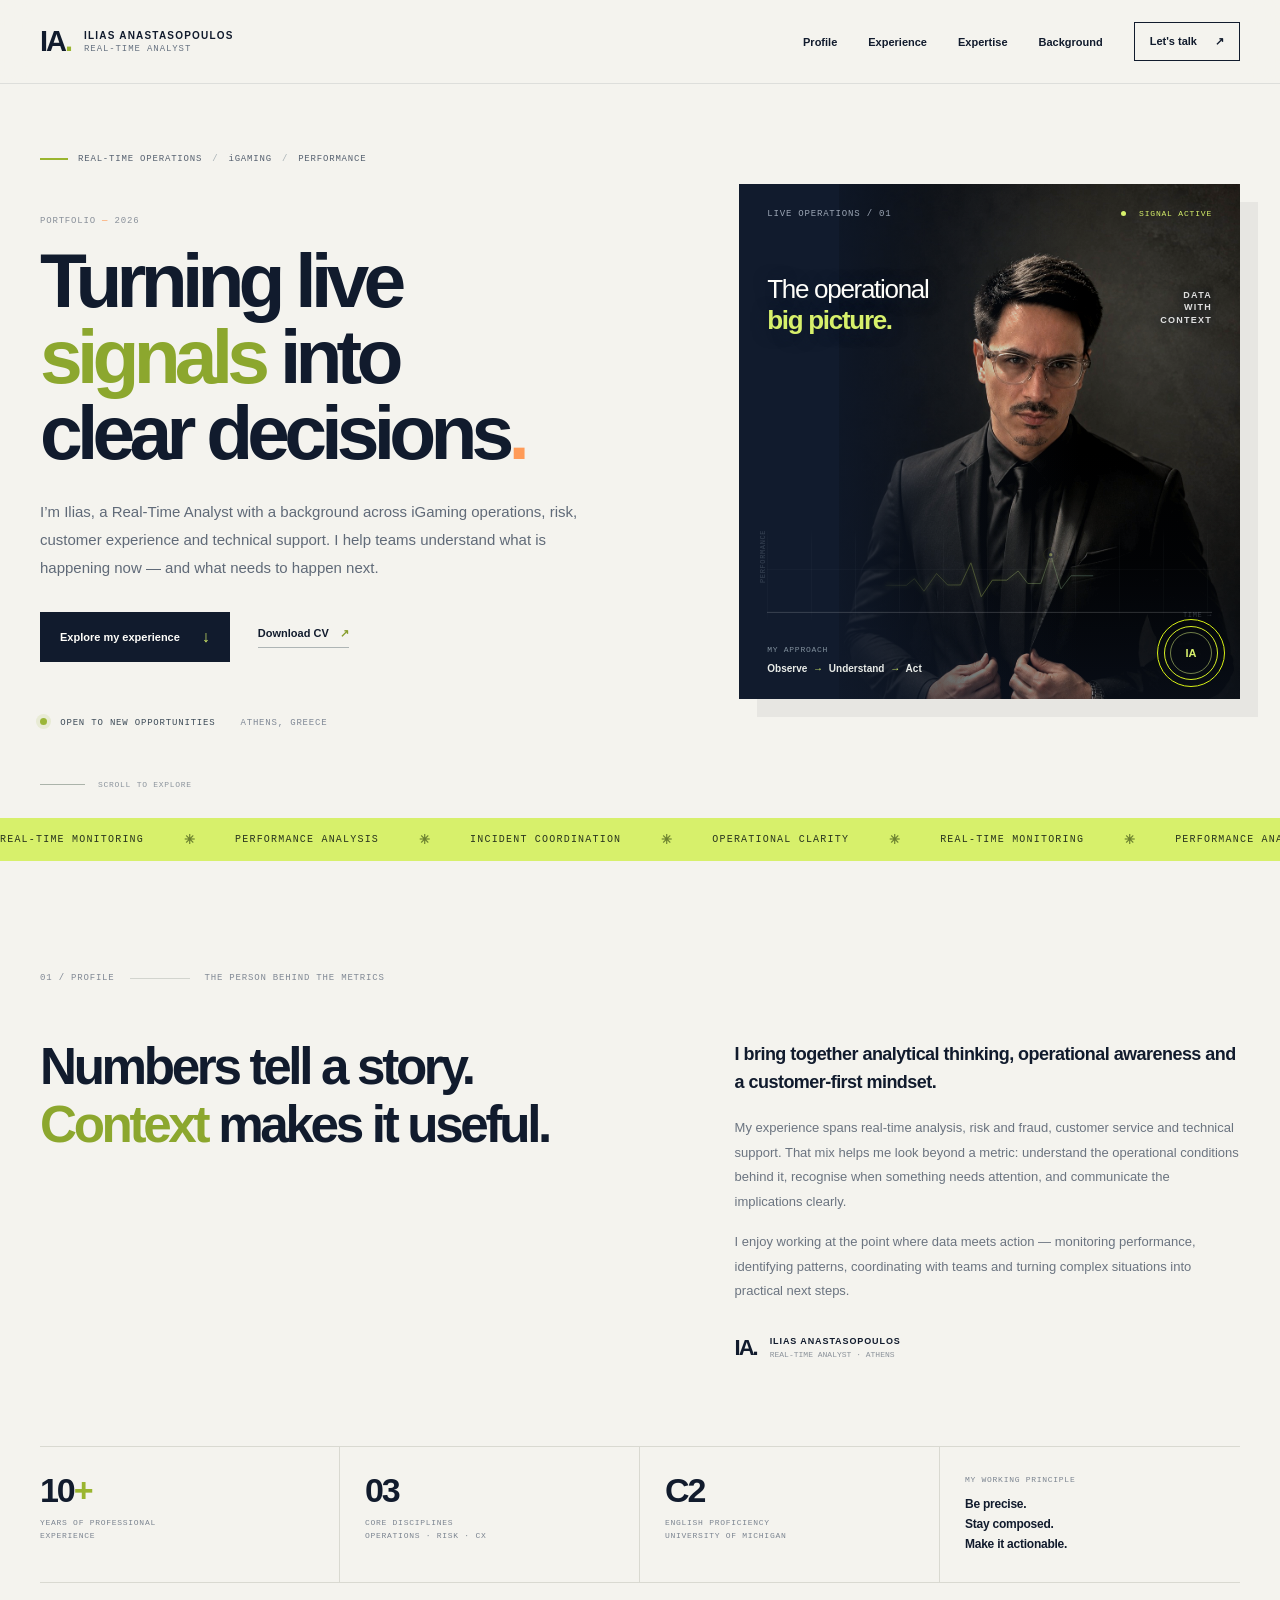
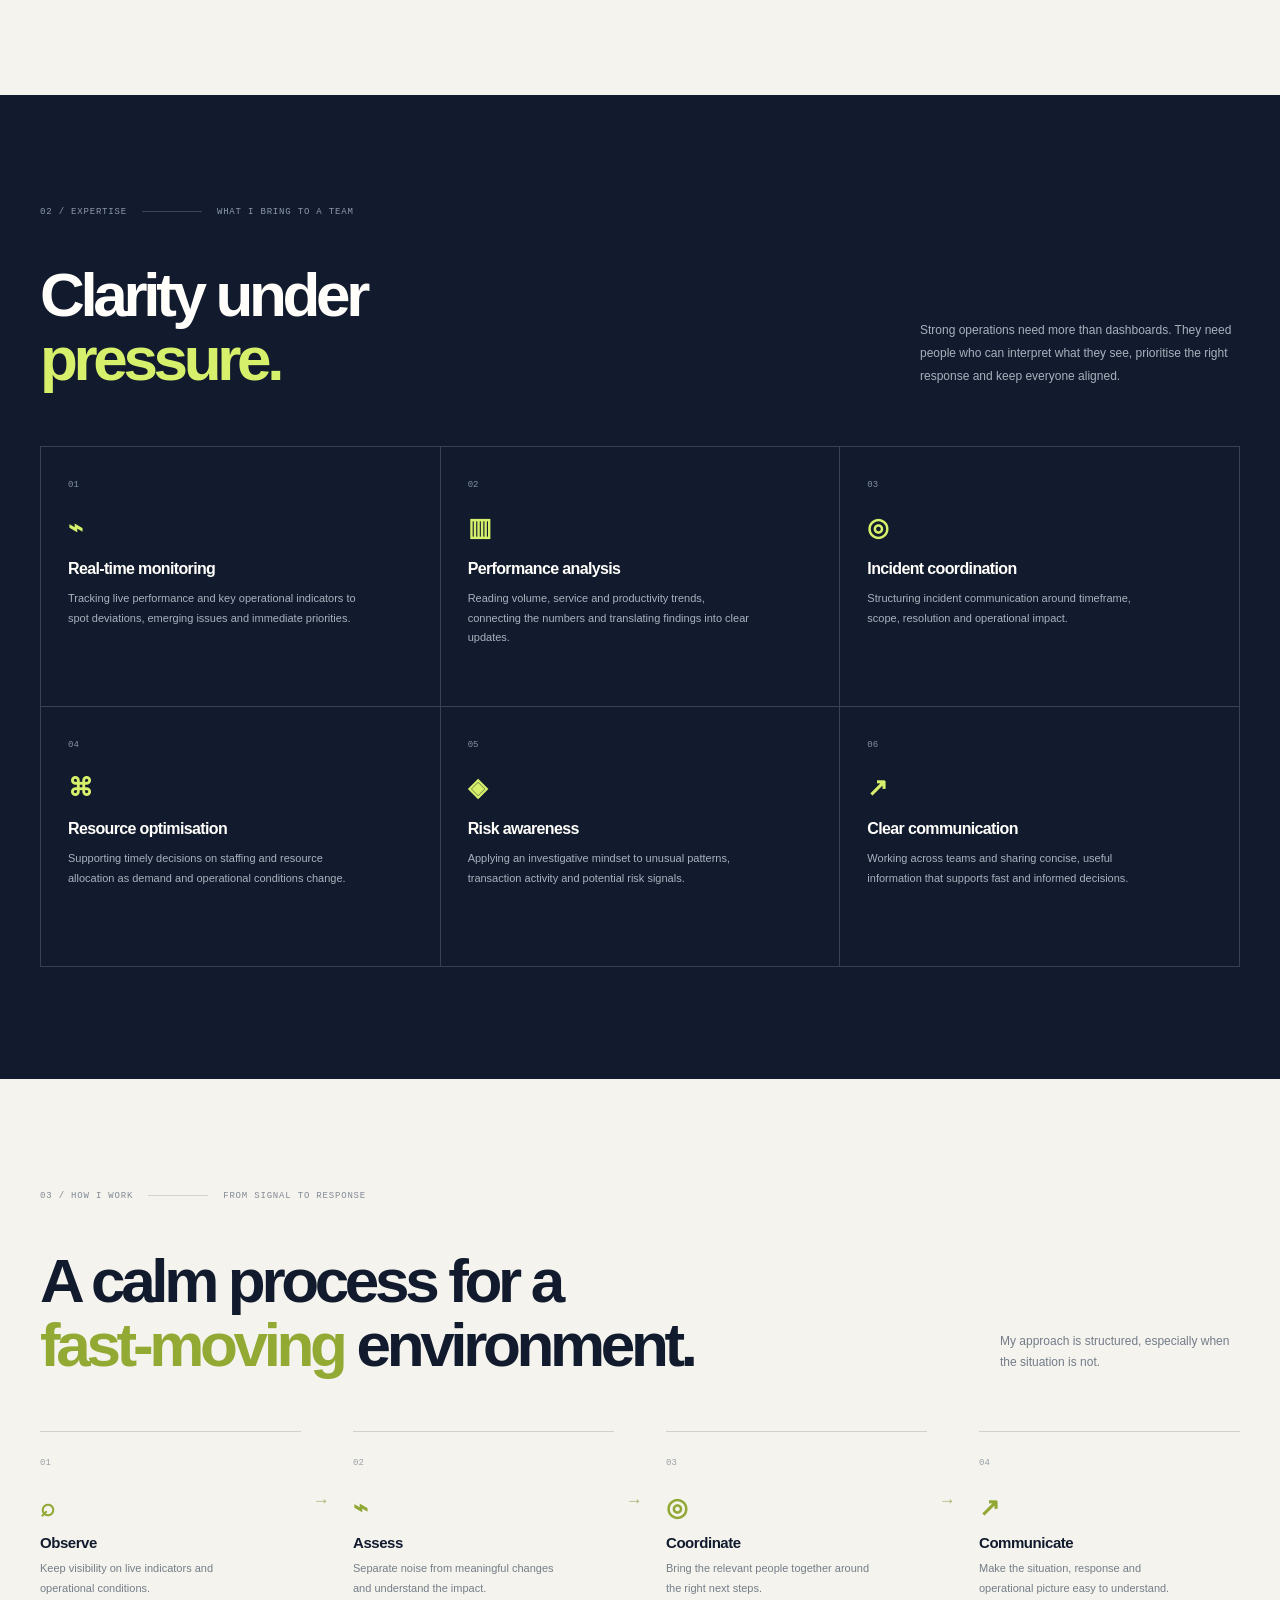
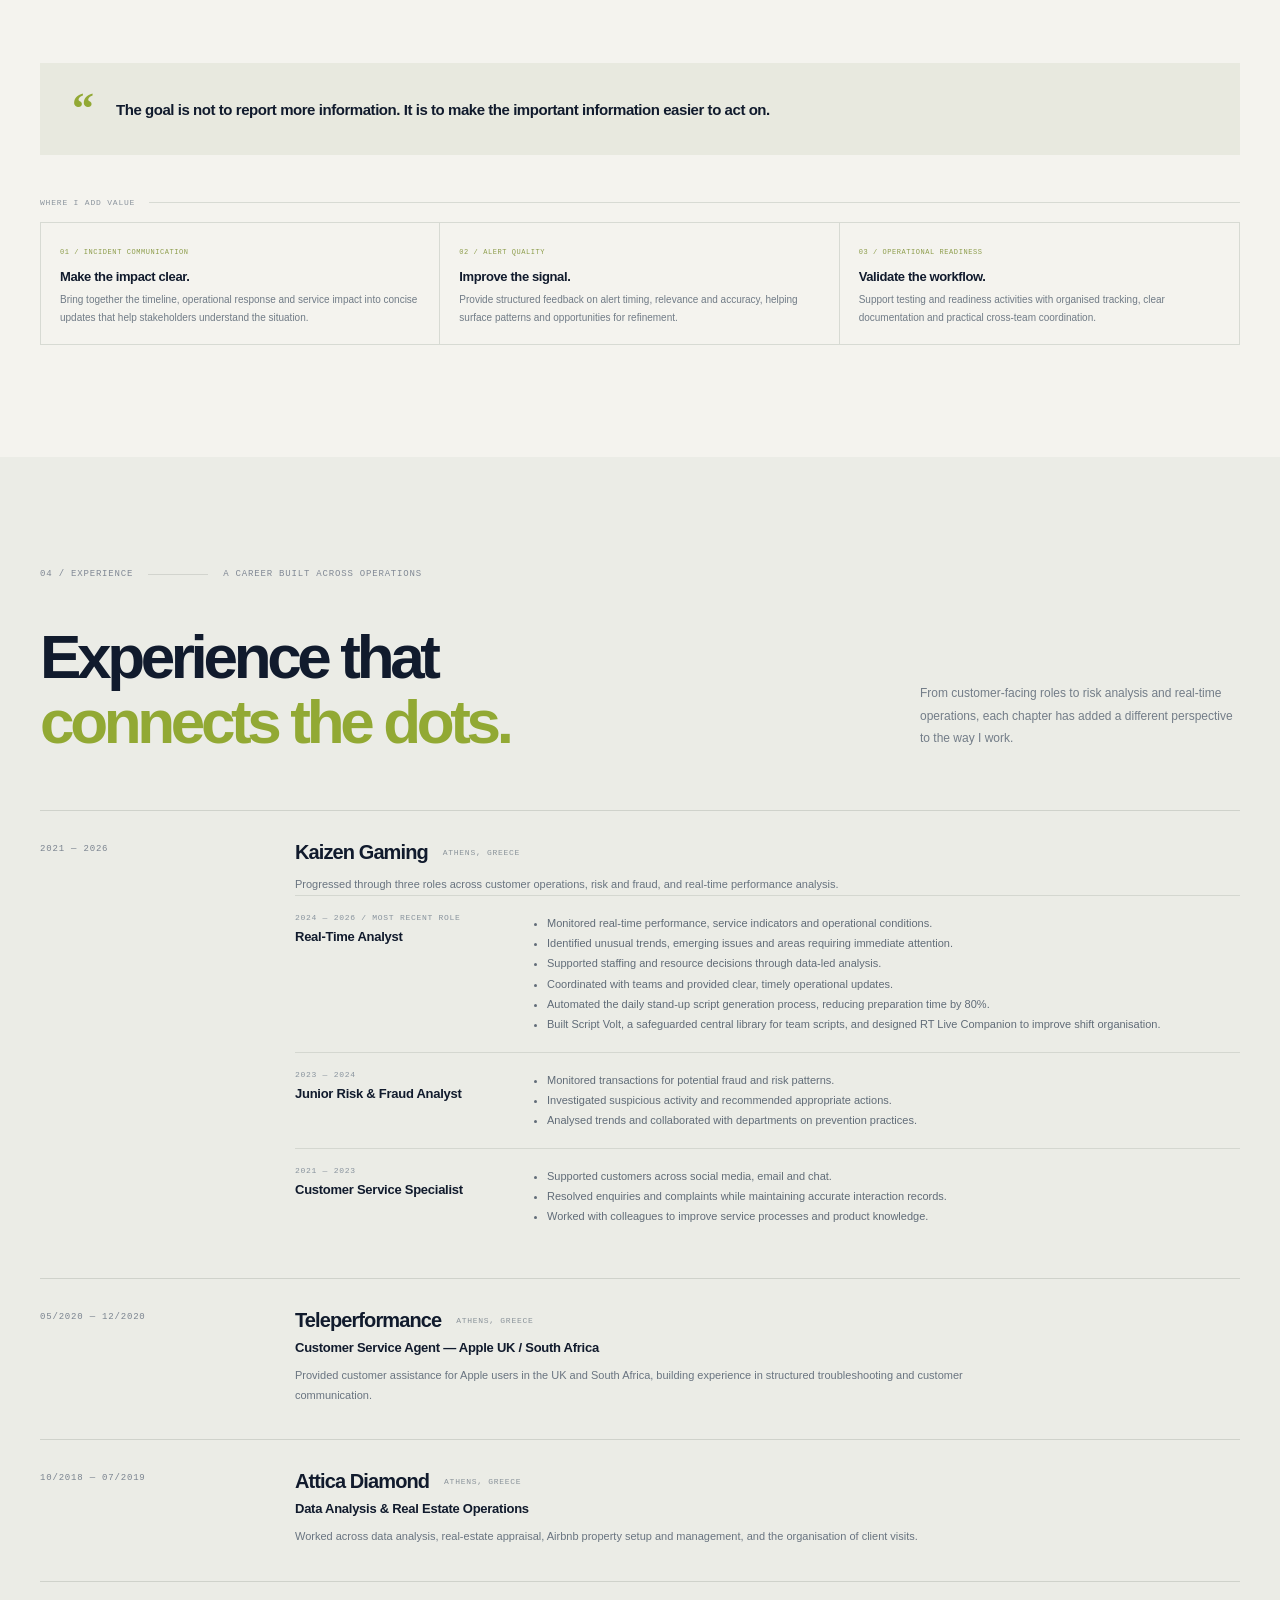
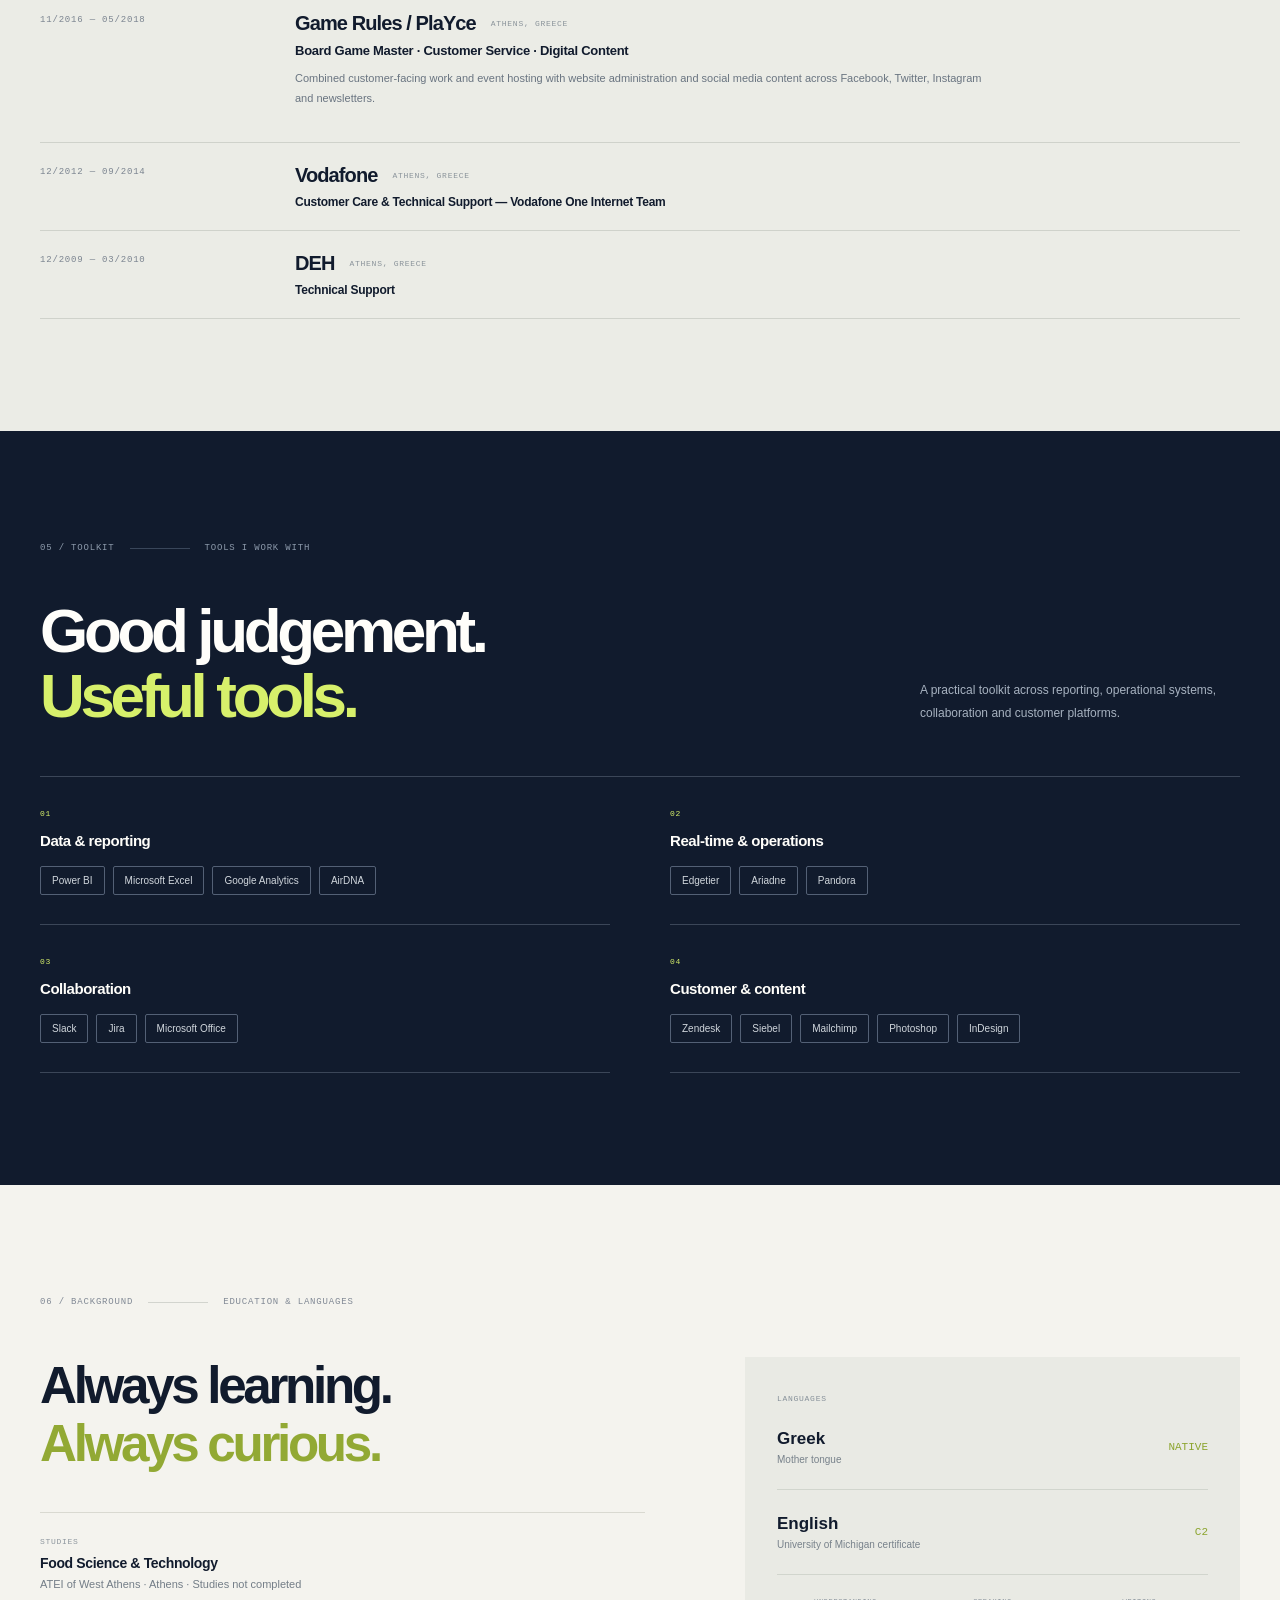
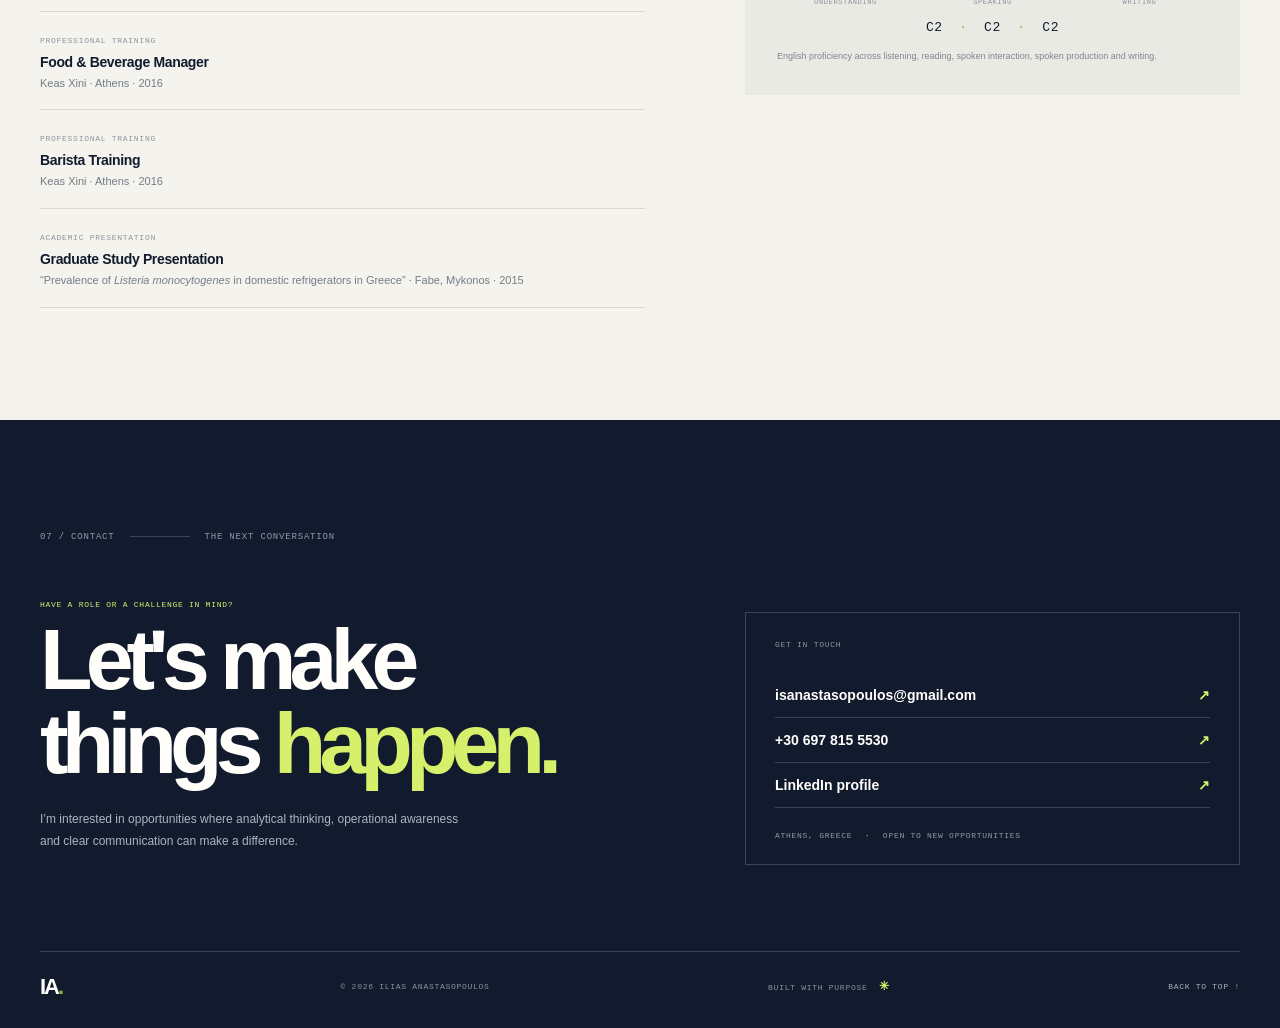
==== commit dc82bbf7: "Add files via upload" ====
--- a/index.html
+++ b/index.html
@@ -4,7 +4,7 @@
 <meta name="theme-color" content="#111b2d"><meta name="description" content="Ilias Anastasopoulos — Real-Time Analyst specialising in iGaming operations, performance monitoring, incident coordination and data-led decision support.">
 <meta property="og:title" content="Ilias Anastasopoulos — Real-Time Analyst"><meta property="og:description" content="Real-time operations, performance insight and clear communication.">
 <title>Ilias Anastasopoulos — Real-Time Analyst</title><link rel="icon" href="assets/favicon.svg" type="image/svg+xml">
-<link rel="stylesheet" href="styles.css?v=5"></head>
+<link rel="stylesheet" href="styles.css?v=6"></head>
 <body><div class="site-shell">
 <header class="site-header"><a class="brand" href="#top"><span class="brand-mark">IA<span>.</span></span><span class="brand-copy"><strong>ILIAS ANASTASOPOULOS</strong><small>REAL-TIME ANALYST</small></span></a>
 <button class="menu-toggle" aria-label="Open navigation" aria-expanded="false"><span></span><span></span></button>
@@ -12,9 +12,9 @@
 <main id="top">
 <section class="hero section-wrap"><div class="hero-copy"><div class="eyebrow"><i></i> REAL-TIME OPERATIONS <b>/</b> iGAMING <b>/</b> PERFORMANCE</div><p class="hero-index">PORTFOLIO <span>—</span> 2026</p>
 <h1>Turning live<br><em>signals</em> into<br>clear decisions<span>.</span></h1><p class="hero-lede">I’m Ilias, a Real-Time Analyst with a background across iGaming operations, risk, customer experience and technical support. I help teams understand what is happening now — and what needs to happen next.</p>
-<div class="hero-actions"><a class="button button-dark" href="#experience">Explore my experience <b>↓</b></a><a class="text-link" href="assets/Ilias-Anastasopoulos-CV.pdf?v=5" target="_blank" rel="noopener">Download CV <b>↗</b></a></div>
+<div class="hero-actions"><a class="button button-dark" href="#experience">Explore my experience <b>↓</b></a><a class="text-link" href="assets/Ilias-Anastasopoulos-CV.pdf?v=6" target="_blank" rel="noopener">Download CV <b>↗</b></a></div>
 <div class="hero-meta"><span class="availability"><i></i> OPEN TO NEW OPPORTUNITIES</span><span>ATHENS, GREECE</span></div></div>
-<div class="hero-visual"><div class="visual-top"><span>LIVE OPERATIONS / 01</span><span class="visual-live"><i></i> SIGNAL ACTIVE</span></div><div class="visual-title">The operational<br><strong>big picture.</strong></div><img class="hero-portrait" src="assets/ilias-portrait.jpg?v=5" alt="Portrait of Ilias Anastasopoulos">
+<div class="hero-visual"><div class="visual-top"><span>LIVE OPERATIONS / 01</span><span class="visual-live"><i></i> SIGNAL ACTIVE</span></div><div class="visual-title">The operational<br><strong>big picture.</strong></div><img class="hero-portrait" src="assets/ilias-portrait.jpg?v=6" alt="Portrait of Ilias Anastasopoulos">
 <div class="signal-graphic"><div class="signal-grid"></div><svg viewBox="0 0 560 260" role="img" aria-label="Abstract signal line moving across a monitoring grid"><defs><linearGradient id="signalStroke"><stop stop-color="#d7f06b" stop-opacity=".15"/><stop offset=".5" stop-color="#d7f06b"/><stop offset="1" stop-color="#8ec0b0"/></linearGradient></defs><path class="signal-shadow" d="M0 158 L55 158 L77 140 L103 174 L137 126 L167 157 L202 157 L230 97 L258 189 L288 144 L327 144 L358 119 L384 153 L419 153 L446 75 L474 168 L501 132 L560 132"/><path class="signal-line" d="M0 158 L55 158 L77 140 L103 174 L137 126 L167 157 L202 157 L230 97 L258 189 L288 144 L327 144 L358 119 L384 153 L419 153 L446 75 L474 168 L501 132 L560 132"/><circle cx="446" cy="75" r="7" class="signal-point"/><circle cx="446" cy="75" r="19" class="signal-ring"/></svg><small class="axis-label">PERFORMANCE</small><small class="axis-right">TIME →</small></div>
 <div class="visual-bottom"><div><small>MY APPROACH</small><strong>Observe <b>→</b> Understand <b>→</b> Act</strong></div><div class="visual-orbit">IA</div></div><div class="visual-stamp">DATA<br>WITH<br>CONTEXT</div></div><div class="hero-scroll"><i></i> SCROLL TO EXPLORE</div></section>
 <div class="ticker"><div class="ticker-track"><span>REAL-TIME MONITORING</span><b>✳</b><span>PERFORMANCE ANALYSIS</span><b>✳</b><span>INCIDENT COORDINATION</span><b>✳</b><span>OPERATIONAL CLARITY</span><b>✳</b><span>REAL-TIME MONITORING</span><b>✳</b><span>PERFORMANCE ANALYSIS</span><b>✳</b><span>INCIDENT COORDINATION</span><b>✳</b><span>OPERATIONAL CLARITY</span><b>✳</b></div></div>
--- a/styles.css
+++ b/styles.css
@@ -19,23 +19,23 @@
 .practice-heading{display:flex;align-items:center;gap:14px;margin:43px 0 15px;font:8px var(--mono);letter-spacing:.1em;color:#8b949d}.practice-heading i{height:1px;background:#d7dad3;flex:1}.practice-grid{display:grid;grid-template-columns:repeat(3,1fr);border:1px solid #d7dad3}.practice-grid article{padding:17px 19px 18px;border-right:1px solid #d7dad3}.practice-grid article:last-child{border-right:0}.practice-grid small{font:7px var(--mono);letter-spacing:.08em;color:#8d9d4b}.practice-grid h3{font-size:13px;margin:11px 0 7px;letter-spacing:-.03em}.practice-grid p{font-size:10px;color:#707b86;line-height:1.75;margin:0}
 @media(max-width:760px){.practice-grid{grid-template-columns:1fr}.practice-grid article{border-right:0;border-bottom:1px solid #d7dad3;padding:16px 17px}.practice-grid article:last-child{border-bottom:0}}
 
-/* v5 hero portrait: clear portrait-led composition, with chart kept below the face */
+/* v6 hero portrait: brighter face, restrained overlay, chart kept below the face */
 .hero-visual{isolation:isolate;position:relative;overflow:hidden;background:#111b2d}
 .hero-visual:before{z-index:0}
-.hero-visual:after{content:"";position:absolute;inset:0;z-index:1;pointer-events:none;background:linear-gradient(90deg,#111b2d 0%,rgba(17,27,45,.98) 10%,rgba(17,27,45,.78) 37%,rgba(17,27,45,.12) 78%),linear-gradient(0deg,rgba(17,27,45,.86) 0%,rgba(17,27,45,.22) 34%,transparent 62%)}
-.hero-portrait{position:absolute!important;z-index:0!important;inset:0 0 0 auto!important;width:80%!important;height:100%!important;object-fit:cover!important;object-position:center 18%!important;border:0!important;padding:0!important;background:transparent!important;box-shadow:none!important;opacity:1!important}
+.hero-visual:after{content:"";position:absolute;inset:0;z-index:1;pointer-events:none;background:linear-gradient(90deg,rgba(17,27,45,.98) 0%,rgba(17,27,45,.88) 18%,rgba(17,27,45,.42) 38%,rgba(17,27,45,0) 68%),linear-gradient(0deg,rgba(17,27,45,.48) 0%,rgba(17,27,45,.10) 27%,transparent 48%)}
+.hero-portrait{position:absolute!important;z-index:0!important;inset:0 0 0 auto!important;width:80%!important;height:100%!important;object-fit:cover!important;object-position:center 18%!important;border:0!important;padding:0!important;background:transparent!important;box-shadow:none!important;opacity:1!important;filter:brightness(1.32) contrast(1.04)!important}
 .visual-top,.visual-title,.visual-bottom,.visual-stamp{z-index:3!important}
 .visual-title{max-width:52%;text-shadow:0 2px 16px #111b2d}
-.signal-graphic{z-index:2!important;left:28px!important;right:28px!important;top:auto!important;bottom:88px!important;height:112px!important;opacity:.48!important}
+.signal-graphic{z-index:2!important;left:28px!important;right:28px!important;top:auto!important;bottom:76px!important;height:96px!important;opacity:.34!important}
 .visual-bottom{z-index:3!important}
-.visual-stamp{top:105px!important;right:28px!important;color:#ffffffb8!important;text-shadow:0 1px 8px #111b2d}
-@media(max-width:1000px){.hero-portrait{width:84%!important;object-position:center 18%!important}.signal-graphic{bottom:82px!important}}
+.visual-stamp{top:105px!important;right:28px!important;color:#ffffffd9!important;text-shadow:0 1px 8px #111b2d}
+@media(max-width:1000px){.hero-portrait{width:84%!important;object-position:center 18%!important}.signal-graphic{bottom:72px!important}}
 @media(max-width:760px){
  .hero-visual{height:430px!important}
- .hero-portrait{width:86%!important;object-position:center 17%!important}
- .hero-visual:after{background:linear-gradient(90deg,#111b2d 0%,rgba(17,27,45,.92) 18%,rgba(17,27,45,.18) 88%),linear-gradient(0deg,rgba(17,27,45,.86) 0%,rgba(17,27,45,.16) 36%,transparent 68%)}
+ .hero-portrait{width:86%!important;object-position:center 17%!important;filter:brightness(1.28) contrast(1.04)!important}
+ .hero-visual:after{background:linear-gradient(90deg,rgba(17,27,45,.96) 0%,rgba(17,27,45,.76) 24%,rgba(17,27,45,.08) 72%,transparent 100%),linear-gradient(0deg,rgba(17,27,45,.42) 0%,rgba(17,27,45,.08) 25%,transparent 48%)}
  .visual-title{max-width:54%;font-size:22px}
- .signal-graphic{left:20px!important;right:20px!important;bottom:82px!important;height:104px!important}
+ .signal-graphic{left:20px!important;right:20px!important;bottom:76px!important;height:90px!important}
  .visual-stamp{right:20px!important;top:98px!important}
 }
 @media(max-width:400px){.hero-portrait{width:90%!important;object-position:center 16%!important}.visual-title{max-width:55%;font-size:20px}}
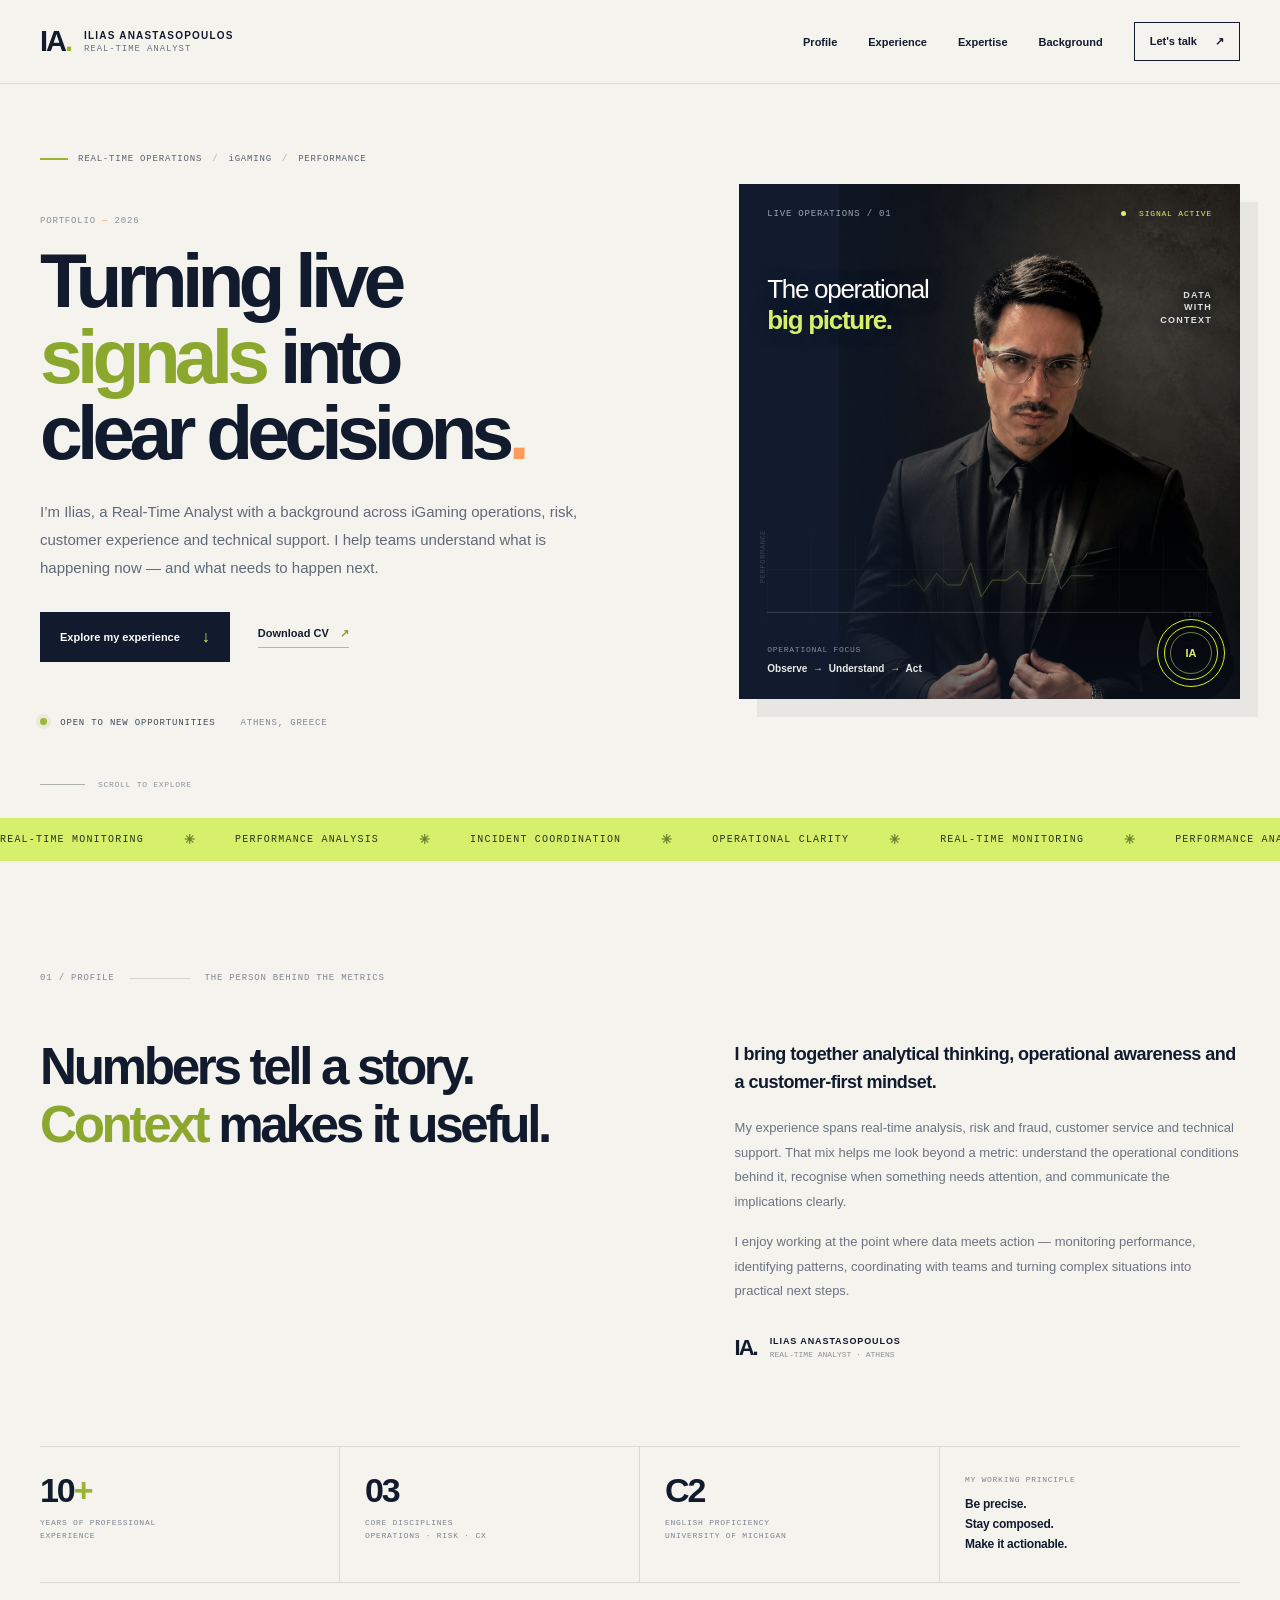
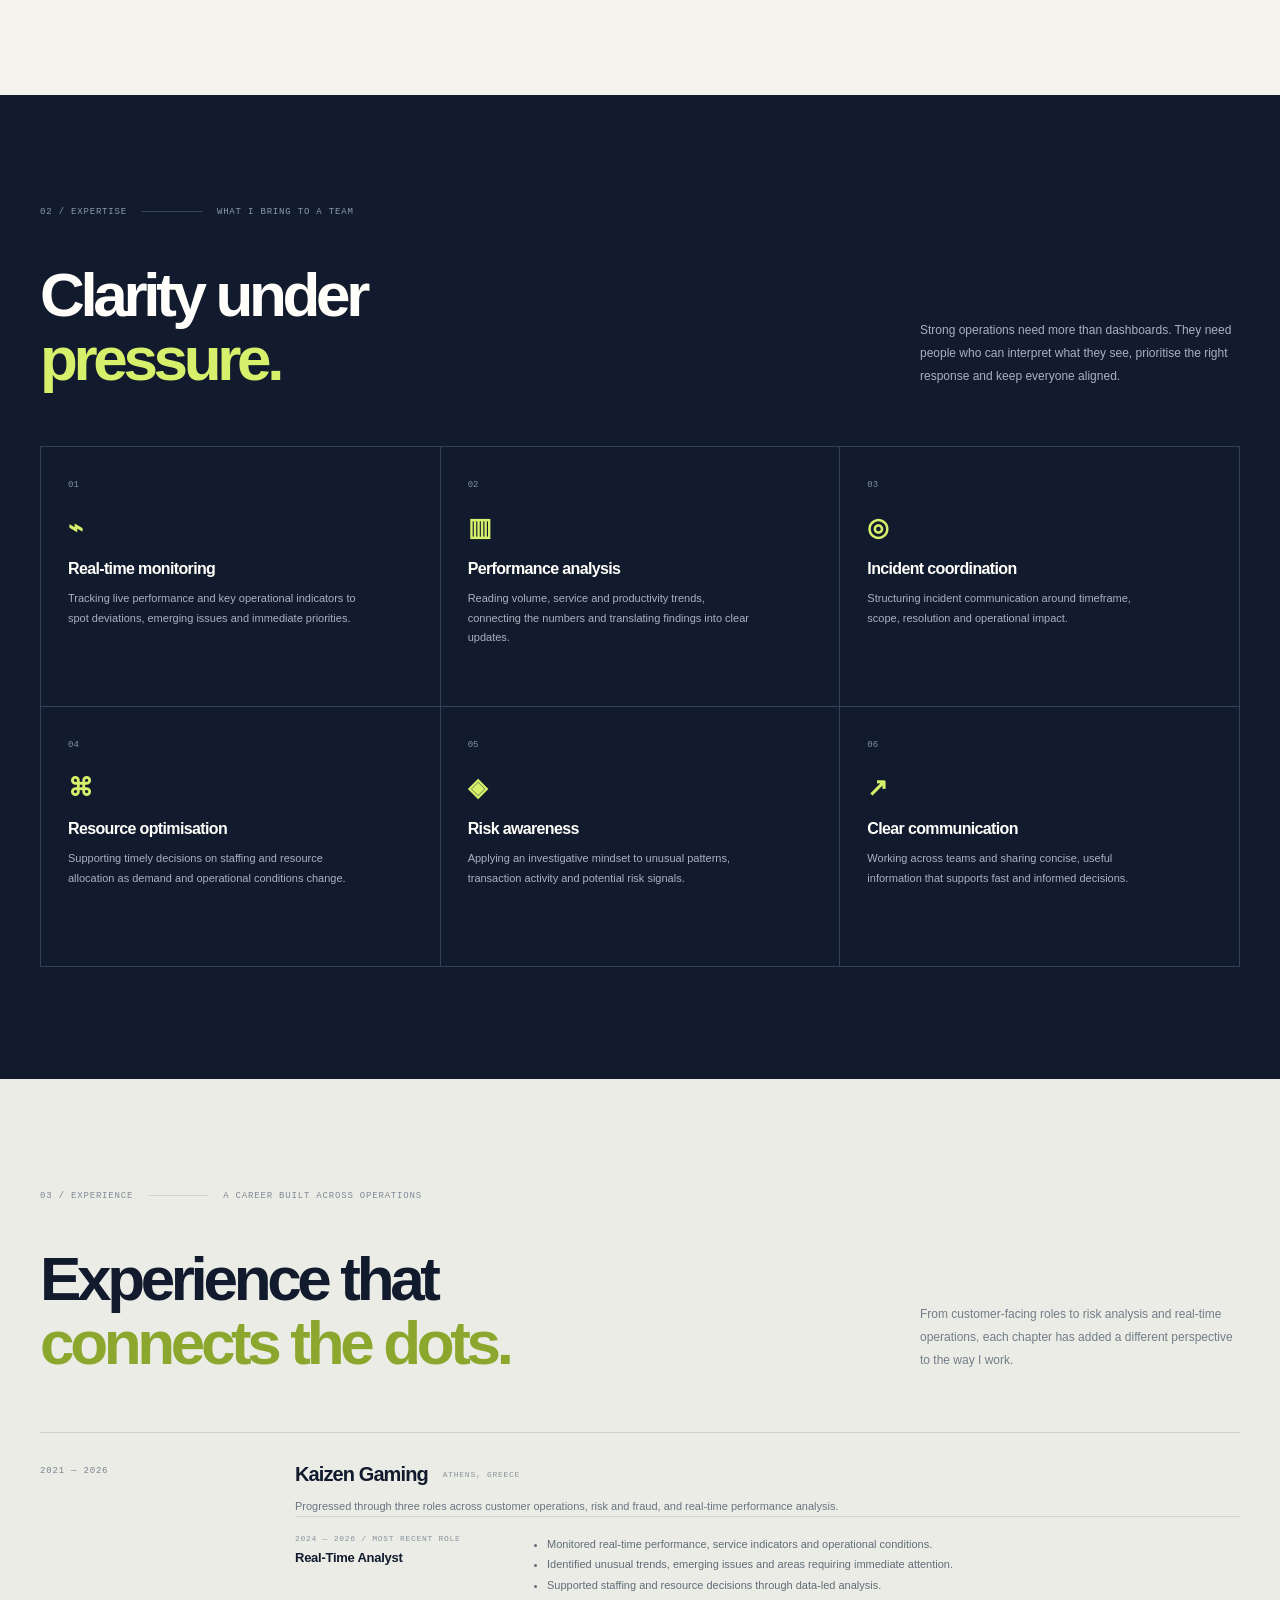
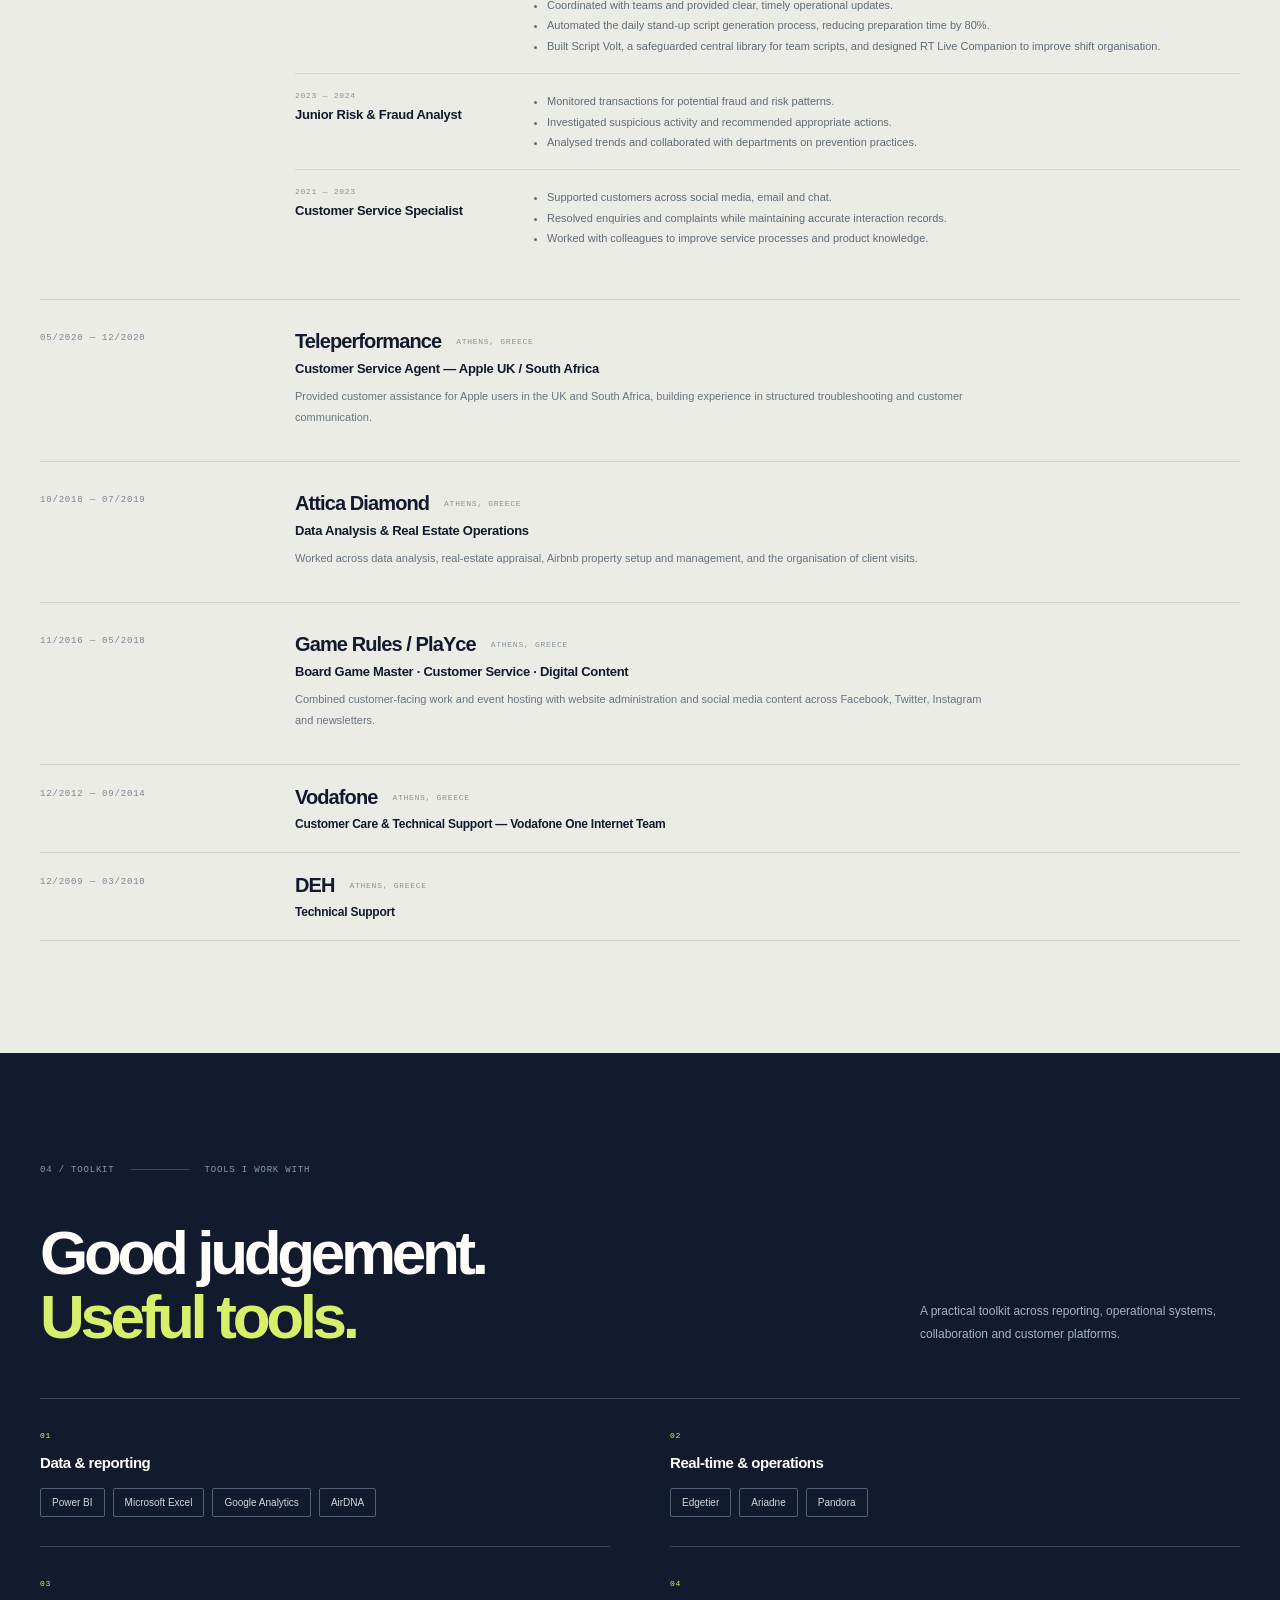
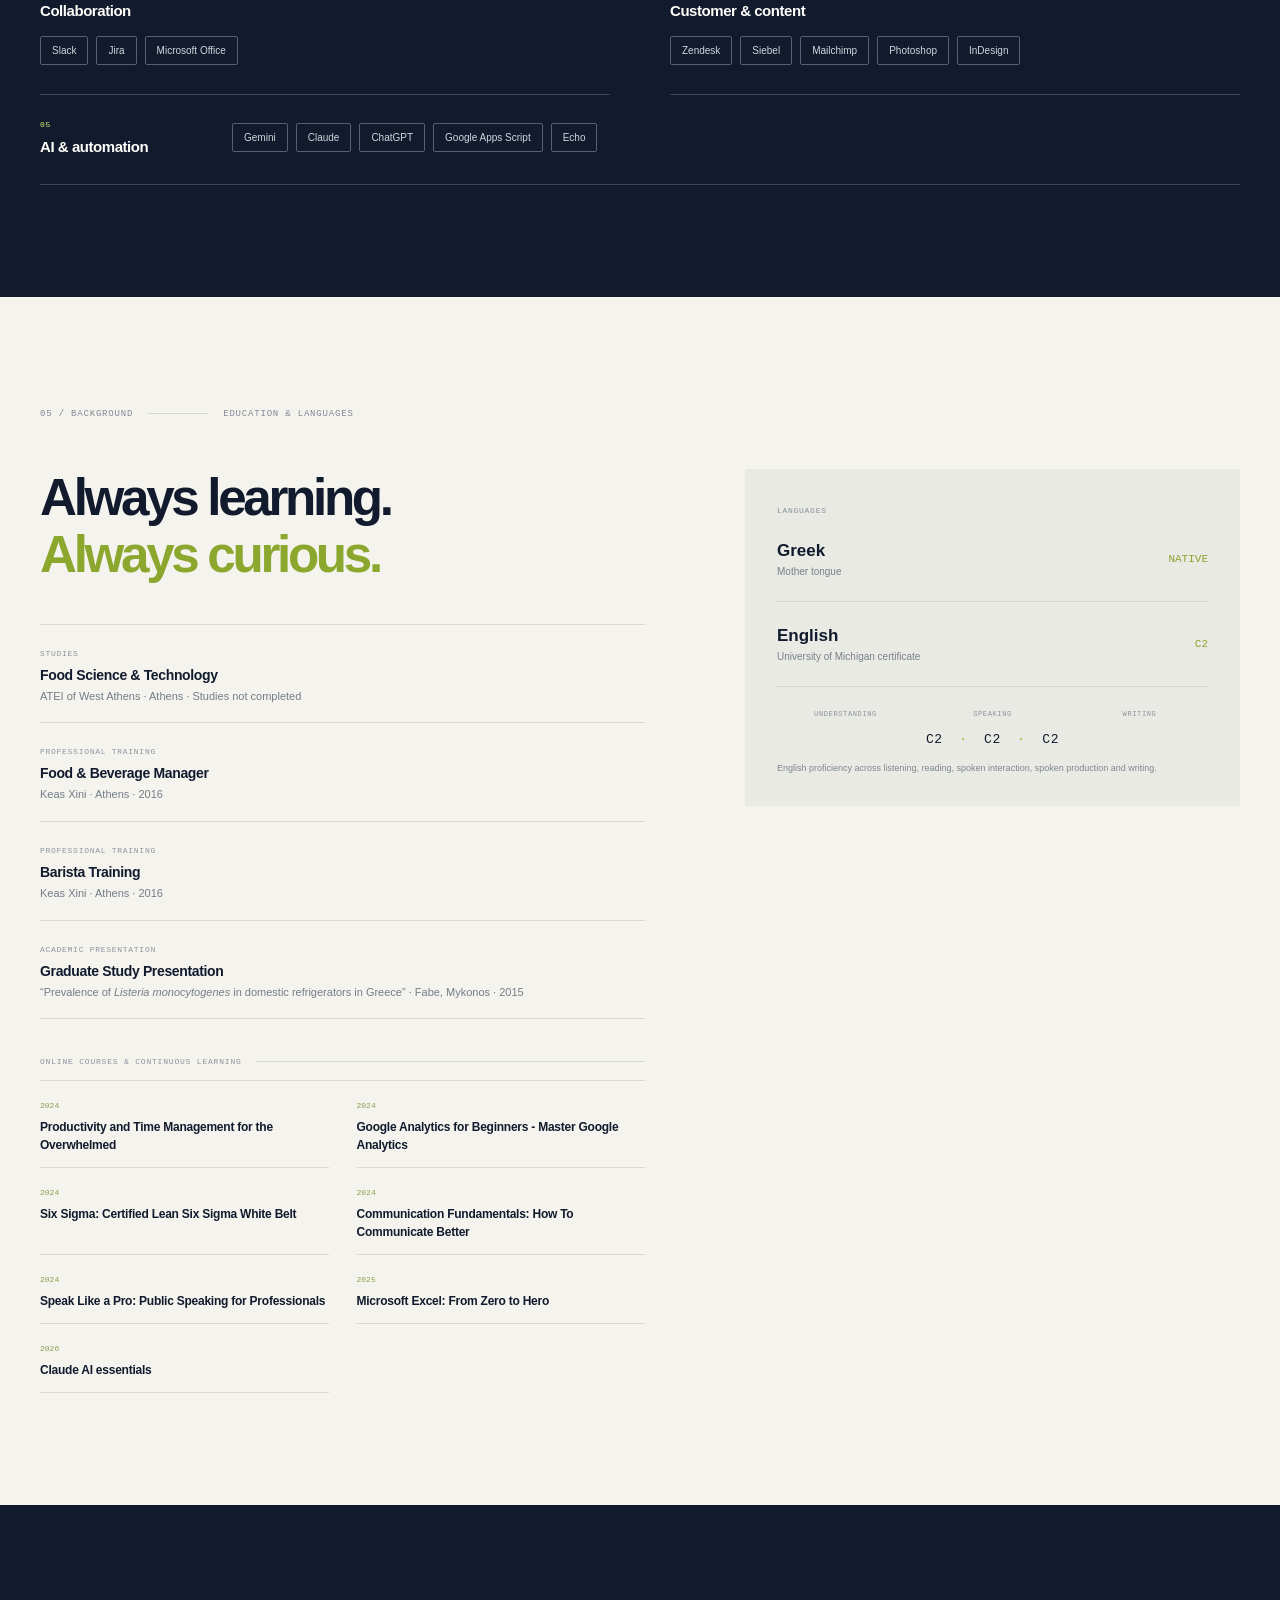
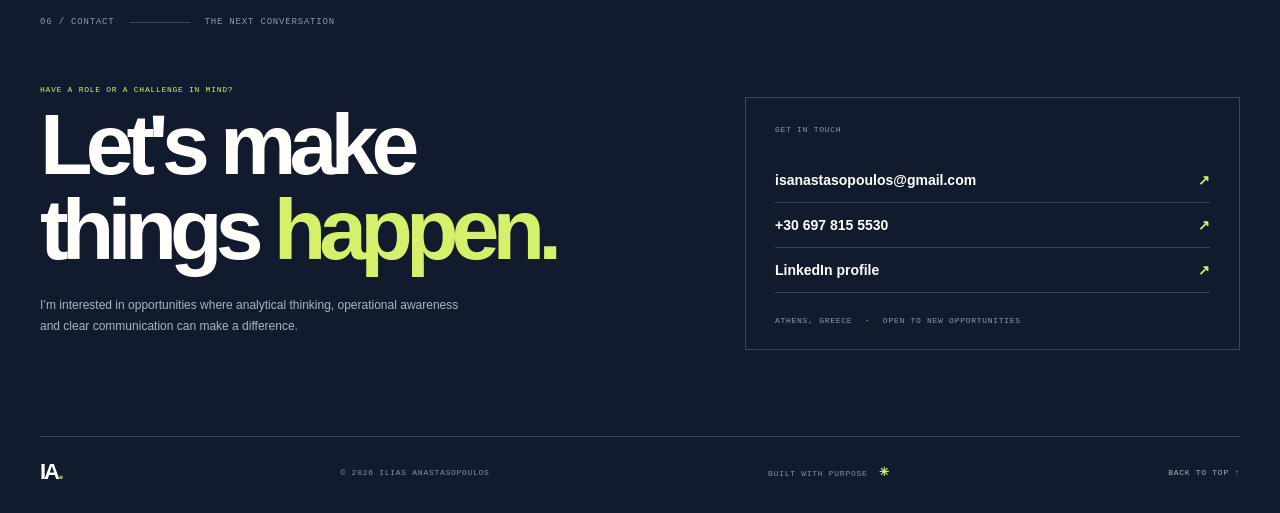
==== commit 2625a5e5: "Add files via upload" ====
--- a/index.html
+++ b/index.html
@@ -4,7 +4,7 @@
 <meta name="theme-color" content="#111b2d"><meta name="description" content="Ilias Anastasopoulos — Real-Time Analyst specialising in iGaming operations, performance monitoring, incident coordination and data-led decision support.">
 <meta property="og:title" content="Ilias Anastasopoulos — Real-Time Analyst"><meta property="og:description" content="Real-time operations, performance insight and clear communication.">
 <title>Ilias Anastasopoulos — Real-Time Analyst</title><link rel="icon" href="assets/favicon.svg" type="image/svg+xml">
-<link rel="stylesheet" href="styles.css?v=6"></head>
+<link rel="stylesheet" href="styles.css?v=8"></head>
 <body><div class="site-shell">
 <header class="site-header"><a class="brand" href="#top"><span class="brand-mark">IA<span>.</span></span><span class="brand-copy"><strong>ILIAS ANASTASOPOULOS</strong><small>REAL-TIME ANALYST</small></span></a>
 <button class="menu-toggle" aria-label="Open navigation" aria-expanded="false"><span></span><span></span></button>
@@ -12,24 +12,19 @@
 <main id="top">
 <section class="hero section-wrap"><div class="hero-copy"><div class="eyebrow"><i></i> REAL-TIME OPERATIONS <b>/</b> iGAMING <b>/</b> PERFORMANCE</div><p class="hero-index">PORTFOLIO <span>—</span> 2026</p>
 <h1>Turning live<br><em>signals</em> into<br>clear decisions<span>.</span></h1><p class="hero-lede">I’m Ilias, a Real-Time Analyst with a background across iGaming operations, risk, customer experience and technical support. I help teams understand what is happening now — and what needs to happen next.</p>
-<div class="hero-actions"><a class="button button-dark" href="#experience">Explore my experience <b>↓</b></a><a class="text-link" href="assets/Ilias-Anastasopoulos-CV.pdf?v=6" target="_blank" rel="noopener">Download CV <b>↗</b></a></div>
+<div class="hero-actions"><a class="button button-dark" href="#experience">Explore my experience <b>↓</b></a><a class="text-link" href="assets/Ilias-Anastasopoulos-CV.pdf?v=8" target="_blank" rel="noopener">Download CV <b>↗</b></a></div>
 <div class="hero-meta"><span class="availability"><i></i> OPEN TO NEW OPPORTUNITIES</span><span>ATHENS, GREECE</span></div></div>
-<div class="hero-visual"><div class="visual-top"><span>LIVE OPERATIONS / 01</span><span class="visual-live"><i></i> SIGNAL ACTIVE</span></div><div class="visual-title">The operational<br><strong>big picture.</strong></div><img class="hero-portrait" src="assets/ilias-portrait.jpg?v=6" alt="Portrait of Ilias Anastasopoulos">
+<div class="hero-visual"><div class="visual-top"><span>LIVE OPERATIONS / 01</span><span class="visual-live"><i></i> SIGNAL ACTIVE</span></div><div class="visual-title">The operational<br><strong>big picture.</strong></div><img class="hero-portrait" src="assets/ilias-portrait.jpg?v=8" alt="Portrait of Ilias Anastasopoulos">
 <div class="signal-graphic"><div class="signal-grid"></div><svg viewBox="0 0 560 260" role="img" aria-label="Abstract signal line moving across a monitoring grid"><defs><linearGradient id="signalStroke"><stop stop-color="#d7f06b" stop-opacity=".15"/><stop offset=".5" stop-color="#d7f06b"/><stop offset="1" stop-color="#8ec0b0"/></linearGradient></defs><path class="signal-shadow" d="M0 158 L55 158 L77 140 L103 174 L137 126 L167 157 L202 157 L230 97 L258 189 L288 144 L327 144 L358 119 L384 153 L419 153 L446 75 L474 168 L501 132 L560 132"/><path class="signal-line" d="M0 158 L55 158 L77 140 L103 174 L137 126 L167 157 L202 157 L230 97 L258 189 L288 144 L327 144 L358 119 L384 153 L419 153 L446 75 L474 168 L501 132 L560 132"/><circle cx="446" cy="75" r="7" class="signal-point"/><circle cx="446" cy="75" r="19" class="signal-ring"/></svg><small class="axis-label">PERFORMANCE</small><small class="axis-right">TIME →</small></div>
-<div class="visual-bottom"><div><small>MY APPROACH</small><strong>Observe <b>→</b> Understand <b>→</b> Act</strong></div><div class="visual-orbit">IA</div></div><div class="visual-stamp">DATA<br>WITH<br>CONTEXT</div></div><div class="hero-scroll"><i></i> SCROLL TO EXPLORE</div></section>
+<div class="visual-bottom"><div><small>OPERATIONAL FOCUS</small><strong>Observe <b>→</b> Understand <b>→</b> Act</strong></div><div class="visual-orbit">IA</div></div><div class="visual-stamp">DATA<br>WITH<br>CONTEXT</div></div><div class="hero-scroll"><i></i> SCROLL TO EXPLORE</div></section>
 <div class="ticker"><div class="ticker-track"><span>REAL-TIME MONITORING</span><b>✳</b><span>PERFORMANCE ANALYSIS</span><b>✳</b><span>INCIDENT COORDINATION</span><b>✳</b><span>OPERATIONAL CLARITY</span><b>✳</b><span>REAL-TIME MONITORING</span><b>✳</b><span>PERFORMANCE ANALYSIS</span><b>✳</b><span>INCIDENT COORDINATION</span><b>✳</b><span>OPERATIONAL CLARITY</span><b>✳</b></div></div>
 <section class="profile section-wrap section-pad" id="profile"><div class="section-kicker"><span>01 / PROFILE</span><i></i><span>THE PERSON BEHIND THE METRICS</span></div>
 <div class="profile-grid"><h2>Numbers tell a story.<br><em>Context</em> makes it useful.</h2><div class="profile-copy"><p class="lead-copy">I bring together analytical thinking, operational awareness and a customer-first mindset.</p><p>My experience spans real-time analysis, risk and fraud, customer service and technical support. That mix helps me look beyond a metric: understand the operational conditions behind it, recognise when something needs attention, and communicate the implications clearly.</p><p>I enjoy working at the point where data meets action — monitoring performance, identifying patterns, coordinating with teams and turning complex situations into practical next steps.</p><div class="profile-signoff"><b>IA.</b><span><strong>ILIAS ANASTASOPOULOS</strong><small>REAL-TIME ANALYST · ATHENS</small></span></div></div></div>
 <div class="fact-strip"><div class="fact"><strong>10<span>+</span></strong><small>YEARS OF PROFESSIONAL<br>EXPERIENCE</small></div><div class="fact"><strong>03</strong><small>CORE DISCIPLINES<br>OPERATIONS · RISK · CX</small></div><div class="fact"><strong>C2</strong><small>ENGLISH PROFICIENCY<br>UNIVERSITY OF MICHIGAN</small></div><div class="fact fact-note"><small>MY WORKING PRINCIPLE</small><strong>Be precise.<br>Stay composed.<br>Make it actionable.</strong></div></div></section>
 <section class="expertise section-pad" id="expertise"><div class="section-wrap"><div class="section-kicker light"><span>02 / EXPERTISE</span><i></i><span>WHAT I BRING TO A TEAM</span></div><div class="section-heading"><h2>Clarity under<br><em>pressure.</em></h2><p>Strong operations need more than dashboards. They need people who can interpret what they see, prioritise the right response and keep everyone aligned.</p></div>
 <div class="expertise-grid"><article><span>01</span><b>⌁</b><h3>Real-time monitoring</h3><p>Tracking live performance and key operational indicators to spot deviations, emerging issues and immediate priorities.</p></article><article><span>02</span><b>▥</b><h3>Performance analysis</h3><p>Reading volume, service and productivity trends, connecting the numbers and translating findings into clear updates.</p></article><article><span>03</span><b>◎</b><h3>Incident coordination</h3><p>Structuring incident communication around timeframe, scope, resolution and operational impact.</p></article><article><span>04</span><b>⌘</b><h3>Resource optimisation</h3><p>Supporting timely decisions on staffing and resource allocation as demand and operational conditions change.</p></article><article><span>05</span><b>◈</b><h3>Risk awareness</h3><p>Applying an investigative mindset to unusual patterns, transaction activity and potential risk signals.</p></article><article><span>06</span><b>↗</b><h3>Clear communication</h3><p>Working across teams and sharing concise, useful information that supports fast and informed decisions.</p></article></div></div></section>
-<section class="approach section-wrap section-pad"><div class="section-kicker"><span>03 / HOW I WORK</span><i></i><span>FROM SIGNAL TO RESPONSE</span></div><div class="section-heading"><h2>A calm process for a<br><em>fast-moving</em> environment.</h2><p>My approach is structured, especially when the situation is not.</p></div><div class="process-flow"><div class="process-step"><span>01</span><b>⌕</b><h3>Observe</h3><p>Keep visibility on live indicators and operational conditions.</p></div><i>→</i><div class="process-step"><span>02</span><b>⌁</b><h3>Assess</h3><p>Separate noise from meaningful changes and understand the impact.</p></div><i>→</i><div class="process-step"><span>03</span><b>◎</b><h3>Coordinate</h3><p>Bring the relevant people together around the right next steps.</p></div><i>→</i><div class="process-step"><span>04</span><b>↗</b><h3>Communicate</h3><p>Make the situation, response and operational picture easy to understand.</p></div></div><div class="approach-note"><b>“</b><p>The goal is not to report more information. It is to make the important information easier to act on.</p></div>
-<div class="practice-heading"><span>WHERE I ADD VALUE</span><i></i></div><div class="practice-grid">
-<article><small>01 / INCIDENT COMMUNICATION</small><h3>Make the impact clear.</h3><p>Bring together the timeline, operational response and service impact into concise updates that help stakeholders understand the situation.</p></article>
-<article><small>02 / ALERT QUALITY</small><h3>Improve the signal.</h3><p>Provide structured feedback on alert timing, relevance and accuracy, helping surface patterns and opportunities for refinement.</p></article>
-<article><small>03 / OPERATIONAL READINESS</small><h3>Validate the workflow.</h3><p>Support testing and readiness activities with organised tracking, clear documentation and practical cross-team coordination.</p></article>
-</div></section>
-<section class="experience section-pad" id="experience"><div class="section-wrap"><div class="section-kicker"><span>04 / EXPERIENCE</span><i></i><span>A CAREER BUILT ACROSS OPERATIONS</span></div><div class="section-heading"><h2>Experience that<br><em>connects the dots.</em></h2><p>From customer-facing roles to risk analysis and real-time operations, each chapter has added a different perspective to the way I work.</p></div><div class="timeline">
+
+<section class="experience section-pad" id="experience"><div class="section-wrap"><div class="section-kicker"><span>03 / EXPERIENCE</span><i></i><span>A CAREER BUILT ACROSS OPERATIONS</span></div><div class="section-heading"><h2>Experience that<br><em>connects the dots.</em></h2><p>From customer-facing roles to risk analysis and real-time operations, each chapter has added a different perspective to the way I work.</p></div><div class="timeline">
 <article class="timeline-item"><div class="timeline-date"><small>2021 — 2026</small></div><div class="timeline-content"><div class="company-line"><h3>Kaizen Gaming</h3><span>ATHENS, GREECE</span></div><p class="role-intro">Progressed through three roles across customer operations, risk and fraud, and real-time performance analysis.</p>
 <div class="role-block"><div><span>2024 — 2026 / MOST RECENT ROLE</span><h4>Real-Time Analyst</h4></div><ul><li>Monitored real-time performance, service indicators and operational conditions.</li><li>Identified unusual trends, emerging issues and areas requiring immediate attention.</li><li>Supported staffing and resource decisions through data-led analysis.</li><li>Coordinated with teams and provided clear, timely operational updates.</li><li>Automated the daily stand-up script generation process, reducing preparation time by 80%.</li><li>Built Script Volt, a safeguarded central library for team scripts, and designed RT Live Companion to improve shift organisation.</li></ul></div>
 <div class="role-block"><div><span>2023 — 2024</span><h4>Junior Risk &amp; Fraud Analyst</h4></div><ul><li>Monitored transactions for potential fraud and risk patterns.</li><li>Investigated suspicious activity and recommended appropriate actions.</li><li>Analysed trends and collaborated with departments on prevention practices.</li></ul></div>
@@ -40,12 +35,22 @@
 <article class="timeline-item compact"><div class="timeline-date"><small>12/2012 — 09/2014</small></div><div class="timeline-content"><div class="company-line"><h3>Vodafone</h3><span>ATHENS, GREECE</span></div><h4>Customer Care &amp; Technical Support — Vodafone One Internet Team</h4></div></article>
 <article class="timeline-item compact"><div class="timeline-date"><small>12/2009 — 03/2010</small></div><div class="timeline-content"><div class="company-line"><h3>DEH</h3><span>ATHENS, GREECE</span></div><h4>Technical Support</h4></div></article>
 </div></div></section>
-<section class="toolkit section-pad"><div class="section-wrap"><div class="section-kicker light"><span>05 / TOOLKIT</span><i></i><span>TOOLS I WORK WITH</span></div><div class="section-heading"><h2>Good judgement.<br><em>Useful tools.</em></h2><p>A practical toolkit across reporting, operational systems, collaboration and customer platforms.</p></div><div class="toolkit-grid">
+<section class="toolkit section-pad"><div class="section-wrap"><div class="section-kicker light"><span>04 / TOOLKIT</span><i></i><span>TOOLS I WORK WITH</span></div><div class="section-heading"><h2>Good judgement.<br><em>Useful tools.</em></h2><p>A practical toolkit across reporting, operational systems, collaboration and customer platforms.</p></div><div class="toolkit-grid">
 <div class="tool-group"><span>01</span><h3>Data &amp; reporting</h3><div class="tool-chips"><b>Power BI</b><b>Microsoft Excel</b><b>Google Analytics</b><b>AirDNA</b></div></div>
 <div class="tool-group"><span>02</span><h3>Real-time &amp; operations</h3><div class="tool-chips"><b>Edgetier</b><b>Ariadne</b><b>Pandora</b></div></div>
 <div class="tool-group"><span>03</span><h3>Collaboration</h3><div class="tool-chips"><b>Slack</b><b>Jira</b><b>Microsoft Office</b></div></div>
-<div class="tool-group"><span>04</span><h3>Customer &amp; content</h3><div class="tool-chips"><b>Zendesk</b><b>Siebel</b><b>Mailchimp</b><b>Photoshop</b><b>InDesign</b></div></div></div></div></section>
-<section class="background section-wrap section-pad" id="education"><div class="section-kicker"><span>06 / BACKGROUND</span><i></i><span>EDUCATION &amp; LANGUAGES</span></div><div class="background-grid"><div><h2>Always learning.<br><em>Always curious.</em></h2><div class="education-list"><article><span>STUDIES</span><h3>Food Science &amp; Technology</h3><p>ATEI of West Athens · Athens · Studies not completed</p></article><article><span>PROFESSIONAL TRAINING</span><h3>Food &amp; Beverage Manager</h3><p>Keas Xini · Athens · 2016</p></article><article><span>PROFESSIONAL TRAINING</span><h3>Barista Training</h3><p>Keas Xini · Athens · 2016</p></article><article><span>ACADEMIC PRESENTATION</span><h3>Graduate Study Presentation</h3><p>“Prevalence of <em>Listeria monocytogenes</em> in domestic refrigerators in Greece” · Fabe, Mykonos · 2015</p></article></div></div>
+<div class="tool-group"><span>04</span><h3>Customer &amp; content</h3><div class="tool-chips"><b>Zendesk</b><b>Siebel</b><b>Mailchimp</b><b>Photoshop</b><b>InDesign</b></div></div>
+<div class="tool-group tool-group-ai"><span>05</span><h3>AI &amp; automation</h3><div class="tool-chips"><b>Gemini</b><b>Claude</b><b>ChatGPT</b><b>Google Apps Script</b><b>Echo</b></div></div></div></div></section>
+<section class="background section-wrap section-pad" id="education"><div class="section-kicker"><span>05 / BACKGROUND</span><i></i><span>EDUCATION &amp; LANGUAGES</span></div><div class="background-grid"><div><h2>Always learning.<br><em>Always curious.</em></h2><div class="education-list"><article><span>STUDIES</span><h3>Food Science &amp; Technology</h3><p>ATEI of West Athens · Athens · Studies not completed</p></article><article><span>PROFESSIONAL TRAINING</span><h3>Food &amp; Beverage Manager</h3><p>Keas Xini · Athens · 2016</p></article><article><span>PROFESSIONAL TRAINING</span><h3>Barista Training</h3><p>Keas Xini · Athens · 2016</p></article><article><span>ACADEMIC PRESENTATION</span><h3>Graduate Study Presentation</h3><p>“Prevalence of <em>Listeria monocytogenes</em> in domestic refrigerators in Greece” · Fabe, Mykonos · 2015</p></article></div>
+<div class="course-block"><div class="course-heading"><span>ONLINE COURSES &amp; CONTINUOUS LEARNING</span><i></i></div><div class="course-list">
+<article><span>2024</span><h3>Productivity and Time Management for the Overwhelmed</h3></article>
+<article><span>2024</span><h3>Google Analytics for Beginners - Master Google Analytics</h3></article>
+<article><span>2024</span><h3>Six Sigma: Certified Lean Six Sigma White Belt</h3></article>
+<article><span>2024</span><h3>Communication Fundamentals: How To Communicate Better</h3></article>
+<article><span>2024</span><h3>Speak Like a Pro: Public Speaking for Professionals</h3></article>
+<article><span>2025</span><h3>Microsoft Excel: From Zero to Hero</h3></article>
+<article><span>2026</span><h3>Claude AI essentials</h3></article>
+</div></div></div>
 <aside class="language-panel"><span class="panel-label">LANGUAGES</span><div class="language-row"><div><h3>Greek</h3><p>Mother tongue</p></div><b>NATIVE</b></div><div class="language-row"><div><h3>English</h3><p>University of Michigan certificate</p></div><b>C2</b></div><div class="language-foot"><div>UNDERSTANDING</div><div>SPEAKING</div><div>WRITING</div><p>C2 <span>·</span> C2 <span>·</span> C2</p></div><p class="language-note">English proficiency across listening, reading, spoken interaction, spoken production and writing.</p></aside></div></section>
-<section class="contact section-pad" id="contact"><div class="section-wrap"><div class="section-kicker light"><span>07 / CONTACT</span><i></i><span>THE NEXT CONVERSATION</span></div><div class="contact-content"><div><p class="contact-overline">HAVE A ROLE OR A CHALLENGE IN MIND?</p><h2>Let's make<br>things <em>happen.</em></h2><p class="contact-copy">I’m interested in opportunities where analytical thinking, operational awareness and clear communication can make a difference.</p></div><div class="contact-card"><span>GET IN TOUCH</span><a href="mailto:isanastasopoulos@gmail.com">isanastasopoulos@gmail.com <b>↗</b></a><a href="tel:+306978155530">+30 697 815 5530 <b>↗</b></a><a href="https://www.linkedin.com/in/ilias-anastasopoulos-95432253" target="_blank" rel="noopener">LinkedIn profile <b>↗</b></a><div class="contact-location">ATHENS, GREECE <span>·</span> OPEN TO NEW OPPORTUNITIES</div></div></div><footer class="site-footer"><a href="#top">IA<span>.</span></a><span>© 2026 ILIAS ANASTASOPOULOS</span><span>BUILT WITH PURPOSE <b>✳</b></span><a href="#top">BACK TO TOP ↑</a></footer></div></section>
+<section class="contact section-pad" id="contact"><div class="section-wrap"><div class="section-kicker light"><span>06 / CONTACT</span><i></i><span>THE NEXT CONVERSATION</span></div><div class="contact-content"><div><p class="contact-overline">HAVE A ROLE OR A CHALLENGE IN MIND?</p><h2>Let's make<br>things <em>happen.</em></h2><p class="contact-copy">I’m interested in opportunities where analytical thinking, operational awareness and clear communication can make a difference.</p></div><div class="contact-card"><span>GET IN TOUCH</span><a href="mailto:isanastasopoulos@gmail.com">isanastasopoulos@gmail.com <b>↗</b></a><a href="tel:+306978155530">+30 697 815 5530 <b>↗</b></a><a href="https://www.linkedin.com/in/ilias-anastasopoulos-95432253" target="_blank" rel="noopener">LinkedIn profile <b>↗</b></a><div class="contact-location">ATHENS, GREECE <span>·</span> OPEN TO NEW OPPORTUNITIES</div></div></div><footer class="site-footer"><a href="#top">IA<span>.</span></a><span>© 2026 ILIAS ANASTASOPOULOS</span><span>BUILT WITH PURPOSE <b>✳</b></span><a href="#top">BACK TO TOP ↑</a></footer></div></section>
 </main></div><script src="script.js"></script></body></html>
--- a/styles.css
+++ b/styles.css
@@ -6,7 +6,6 @@
 .ticker{background:var(--lime);overflow:hidden;padding:14px 0;white-space:nowrap}.ticker-track{display:flex;align-items:center;justify-content:space-around;gap:40px;min-width:1200px;animation:marquee 35s linear infinite}.ticker span{font:10px var(--mono);letter-spacing:.12em;color:#29351e}.ticker b{font-size:13px;color:#6c8130}@keyframes marquee{to{transform:translateX(-15%)}}
 .section-kicker{display:flex;align-items:center;gap:15px;color:#818995;font-size:9px}.section-kicker>i{height:1px;background:#d2d4ce;width:60px}.profile-grid{display:grid;grid-template-columns:1fr .85fr;gap:100px;margin-top:55px}.profile-grid h2,.approach h2,.background h2{font-size:clamp(36px,4vw,52px);line-height:1.12;letter-spacing:-.065em;font-weight:600;margin:0}.profile-copy{padding-top:3px}.lead-copy{font-size:18px;line-height:1.55;letter-spacing:-.03em;font-weight:700;margin-bottom:19px}.profile-copy p:not(.lead-copy){font-size:13px;color:#6b7480;line-height:1.9;margin-bottom:15px}.profile-signoff{display:flex;align-items:center;gap:13px;margin-top:31px}.profile-signoff>b{font-size:22px;font-weight:800;letter-spacing:-2px}.profile-signoff>span{display:flex;flex-direction:column;gap:4px}.profile-signoff strong{font-size:9px;letter-spacing:.1em}.profile-signoff small{font:8px var(--mono);color:#8b929a}.fact-strip{margin-top:85px;border-top:1px solid var(--line);border-bottom:1px solid var(--line);display:grid;grid-template-columns:repeat(4,1fr)}.fact{padding:26px 20px 27px 0;display:flex;flex-direction:column;gap:9px;border-right:1px solid var(--line)}.fact:not(:first-child){padding-left:25px}.fact:last-child{border:0}.fact>strong{font-size:34px;line-height:1;font-weight:600;letter-spacing:-.06em}.fact>strong span{color:#9ab52f}.fact small{font-size:8px;color:#7b8490;line-height:1.7}.fact-note>strong{font:700 12px/1.65 var(--sans);letter-spacing:-.02em}
 .expertise,.toolkit,.contact{background:var(--ink);color:var(--white);position:relative}.expertise:before,.toolkit:before{content:"";position:absolute;inset:0;background-image:radial-gradient(#ffffff21 .6px,transparent .6px);background-size:18px 18px;opacity:.2;pointer-events:none}.expertise>.section-wrap,.toolkit>.section-wrap,.contact>.section-wrap{position:relative}.section-kicker.light{color:#8d9aab}.section-kicker.light>i{background:#39465a}.section-heading{display:flex;justify-content:space-between;align-items:flex-end;gap:60px;margin:46px 0 54px}.section-heading h2{font-size:clamp(42px,5vw,62px);line-height:1.04;letter-spacing:-.07em;font-weight:600;margin:0}.expertise .section-heading h2 em,.toolkit .section-heading h2 em{color:var(--lime)}.section-heading>p{width:320px;color:#a8b1bd;font-size:12px;line-height:1.9;margin:0 0 4px}.expertise-grid{display:grid;grid-template-columns:repeat(3,1fr);border-top:1px solid #354156;border-left:1px solid #354156}.expertise-grid article{min-height:260px;padding:26px 27px 30px;position:relative;border-right:1px solid #354156;border-bottom:1px solid #354156;transition:background .25s}.expertise-grid article:hover{background:#1a2941}.expertise-grid article>span{font:9px var(--mono);color:#8291a1}.expertise-grid article>b{display:block;font-size:25px;color:var(--lime);margin:22px 0 18px}.expertise-grid h3{font-size:16px;letter-spacing:-.04em;margin-bottom:11px}.expertise-grid p{color:#a9b2be;font-size:11px;line-height:1.8;max-width:290px;margin:0}
-.approach .section-heading{margin:48px 0 53px}.approach .section-heading>p,.background .section-heading>p{max-width:240px;color:#737c88;line-height:1.8}.approach .section-heading h2 em,.experience .section-heading h2 em,.background-grid h2 em{color:#92a934}.process-flow{display:grid;grid-template-columns:1fr 28px 1fr 28px 1fr 28px 1fr;gap:12px;align-items:start}.process-step{border-top:1px solid #cfd2c9;padding-top:19px}.process-step>span{font:9px var(--mono);color:#9aa2a8}.process-step>b{display:block;font-size:25px;color:#91a934;margin:24px 0 12px}.process-step h3{font-size:15px;margin-bottom:8px;letter-spacing:-.03em}.process-step p{font-size:11px;color:#747d87;line-height:1.8;margin:0;max-width:210px}.process-flow>i{padding-top:60px;color:#a5b46b;font-style:normal;font-size:17px}.approach-note{margin-top:65px;background:#e8e9df;padding:24px 32px;display:flex;align-items:center;gap:22px}.approach-note>b{font-size:44px;line-height:1;color:#92a934;font-family:Georgia,serif}.approach-note p{font-size:15px;font-weight:700;letter-spacing:-.03em;margin:0}
 .experience{background:#ebece6}.experience .section-heading{margin-bottom:56px}.experience .section-heading>p{color:#737d88}.timeline{border-top:1px solid #cfd2cb}.timeline-item{display:grid;grid-template-columns:220px 1fr;gap:35px;padding:30px 0 34px;border-bottom:1px solid #cfd2cb}.timeline-date{color:#7b8490;font-size:9px;padding-top:3px}.timeline-date small{font-size:9px}.status-pill{display:inline-block;background:var(--lime);color:#39451d;padding:7px 10px;margin-bottom:14px;font-size:8px}.status-pill i{width:5px;height:5px;box-shadow:none}.timeline-content h3{font-size:20px;letter-spacing:-.045em;margin:0}.company-line{display:flex;align-items:center;gap:15px;margin-bottom:8px}.company-line>span{font-size:8px;color:#8a939a}.role-intro{font-size:12px;color:#707a85;margin-bottom:25px}.role-block{display:grid;grid-template-columns:210px 1fr;gap:26px;border-top:1px solid #d4d7d0;padding:17px 0}.role-block>div>span{display:block;font-size:8px;color:#88939d;margin-bottom:7px}.role-block h4,.timeline-content>h4{font-size:13px;margin:0;letter-spacing:-.02em}.role-block ul{padding-left:16px;margin:0;color:#616c78;font-size:11px;line-height:1.85}.timeline-content>p{color:#697480;font-size:11px;line-height:1.85;max-width:700px;margin:10px 0 0}.timeline-item.compact{padding-top:21px;padding-bottom:21px}.timeline-item.compact .timeline-content h4{font-size:12px}
 .toolkit .section-heading>p{color:#a7b2c0}.toolkit .section-heading{margin-bottom:48px}.toolkit-grid{display:grid;grid-template-columns:repeat(2,1fr);gap:0 60px;border-top:1px solid #3b4658}.tool-group{padding:25px 0 29px;border-bottom:1px solid #3b4658;position:relative}.tool-group>span{font-size:8px;color:var(--lime)}.tool-group h3{margin:12px 0 17px;font:600 15px var(--sans);letter-spacing:-.03em}.tool-chips{display:flex;flex-wrap:wrap;gap:8px}.tool-chips b{padding:8px 11px;border:1px solid #536075;border-radius:2px;color:#d0d6dc;font-size:10px;font-weight:500}
 .background-grid{display:grid;grid-template-columns:1.1fr .9fr;gap:100px;margin-top:50px}.education-list{margin-top:40px;border-top:1px solid var(--line)}.education-list article{padding:17px 0;border-bottom:1px solid var(--line)}.education-list article>span{font-size:8px;color:#8d969e}.education-list h3{font-size:14px;margin:7px 0 4px;letter-spacing:-.025em}.education-list p{margin:0;font-size:11px;color:#737d87;line-height:1.7}.language-panel{background:#e9eae4;padding:30px 32px;align-self:start}.panel-label{font-size:8px;color:#869099}.language-row{display:flex;justify-content:space-between;align-items:center;padding:24px 0;border-bottom:1px solid #d1d5cd}.language-row h3{font-size:17px;margin:0 0 5px}.language-row p{font-size:10px;color:#78828b;margin:0}.language-row>b{font:11px var(--mono);color:#8ca52f}.language-foot{display:grid;grid-template-columns:repeat(3,1fr);gap:10px;margin-top:23px;color:#8a949d;font-size:7px;text-align:center}.language-foot p{grid-column:1/-1;margin:4px 0 0;font-size:13px;color:var(--ink)}.language-foot p span{color:#9ab52f;padding:0 8px}.language-note{font-size:9px;color:#7d8790;line-height:1.7;margin:14px 0 0}
@@ -16,8 +15,6 @@
 @media(max-width:760px){.section-wrap{width:calc(100% - 40px)}.section-pad{padding:76px 0}.site-header{height:70px;padding:0 20px}.brand-mark{font-size:26px}.brand-copy strong{font-size:8px}.brand-copy small{font-size:7px}.menu-toggle{display:flex;flex-direction:column;gap:5px;background:none;border:0;padding:10px;z-index:60}.menu-toggle span{height:1.5px;width:22px;background:var(--ink);transition:transform .2s}.menu-toggle[aria-expanded=true] span:first-child{transform:translateY(3.25px) rotate(45deg)}.menu-toggle[aria-expanded=true] span:last-child{transform:translateY(-3.25px) rotate(-45deg)}.main-nav{display:none;position:absolute;top:70px;left:0;right:0;padding:18px 20px 24px;background:var(--paper);border-bottom:1px solid var(--line);flex-direction:column;align-items:stretch;gap:0}.main-nav.open{display:flex}.main-nav a{padding:14px 0;border-bottom:1px solid var(--line)}.main-nav .nav-contact{border:0;padding:14px 0}.hero{display:flex;flex-direction:column;align-items:stretch;gap:45px;padding-top:54px;padding-bottom:90px}.hero-index{margin-top:37px}.hero h1{font-size:clamp(50px,13vw,72px)}.hero-lede{font-size:13px}.hero-meta{flex-direction:column;gap:11px;margin-top:35px}.hero-visual{height:430px;margin:0 9px 0 0}.visual-title{margin-top:45px;max-width:57%;font-size:23px}.hero-portrait{top:78px;right:20px;width:108px;height:135px}.signal-graphic{top:225px;height:145px;left:20px;right:20px}.hero-scroll{bottom:31px}.profile-grid,.background-grid{grid-template-columns:1fr;gap:30px;margin-top:38px}.profile-grid h2,.approach .section-heading h2,.experience .section-heading h2,.toolkit .section-heading h2,.background-grid h2{font-size:40px}.profile-copy p:not(.lead-copy){font-size:12px}.fact-strip{grid-template-columns:repeat(2,1fr);margin-top:50px}.fact{padding:19px 10px 19px 0}.fact:not(:first-child){padding-left:15px}.fact:nth-child(2){border-right:0}.fact:nth-child(3){border-top:1px solid var(--line);padding-left:0}.fact:nth-child(4){border-top:1px solid var(--line);padding-left:15px}.fact>strong{font-size:29px}.fact small{font-size:7px}.section-heading{display:block;margin:36px 0 34px}.section-heading>p{width:auto;margin-top:18px;max-width:440px}.section-heading h2{font-size:40px}.expertise-grid{grid-template-columns:1fr 1fr}.expertise-grid article{min-height:240px;padding:20px 17px}.expertise-grid h3{font-size:14px}.expertise-grid p{font-size:10px}.approach .section-heading{margin-bottom:36px}.process-flow{grid-template-columns:1fr 20px 1fr;row-gap:25px}.process-flow>i{padding-top:60px}.approach-note{margin-top:40px;padding:20px;gap:13px}.approach-note p{font-size:12px;line-height:1.65}.experience .section-heading{margin-bottom:36px}.timeline-item{grid-template-columns:1fr;gap:12px;padding:24px 0}.timeline-date,.timeline-date small{font-size:8px}.timeline-content h3{font-size:18px}.role-block{grid-template-columns:1fr;gap:10px}.role-block ul{font-size:10px}.company-line{flex-wrap:wrap;gap:8px}.company-line>span{font-size:7px}.toolkit-grid{grid-template-columns:1fr}.tool-group{padding:20px 0}.contact-content{grid-template-columns:1fr;gap:33px;padding:40px 0 56px}.contact h2{font-size:62px}.contact-card{padding:22px}.contact-card>a{font-size:12px}.site-footer{display:grid;grid-template-columns:1fr 1fr;gap:17px}.site-footer>span:nth-of-type(2),.site-footer>a:last-child{text-align:right}.site-footer>a:first-child{grid-row:1;grid-column:1}.site-footer>span:first-of-type{grid-row:1;grid-column:2;text-align:right}.site-footer>span:nth-of-type(2){grid-row:2;grid-column:1}.site-footer>a:last-child{grid-row:2;grid-column:2}}
 @media(max-width:400px){.eyebrow{font-size:7px;gap:6px}.hero h1{font-size:48px}.hero-visual{height:400px;padding:20px}.visual-title{font-size:21px}.hero-portrait{width:96px;height:122px;right:17px;top:76px}.signal-graphic{top:215px;height:135px}.expertise-grid{grid-template-columns:1fr}.expertise-grid article{min-height:210px}.process-flow{gap:7px}.process-step p{font-size:10px}.process-step h3{font-size:13px}.contact h2{font-size:56px}}
 @media(prefers-reduced-motion:reduce){html{scroll-behavior:auto}.ticker-track{animation:none}.reveal{transition:none;opacity:1;transform:none}}
-.practice-heading{display:flex;align-items:center;gap:14px;margin:43px 0 15px;font:8px var(--mono);letter-spacing:.1em;color:#8b949d}.practice-heading i{height:1px;background:#d7dad3;flex:1}.practice-grid{display:grid;grid-template-columns:repeat(3,1fr);border:1px solid #d7dad3}.practice-grid article{padding:17px 19px 18px;border-right:1px solid #d7dad3}.practice-grid article:last-child{border-right:0}.practice-grid small{font:7px var(--mono);letter-spacing:.08em;color:#8d9d4b}.practice-grid h3{font-size:13px;margin:11px 0 7px;letter-spacing:-.03em}.practice-grid p{font-size:10px;color:#707b86;line-height:1.75;margin:0}
-@media(max-width:760px){.practice-grid{grid-template-columns:1fr}.practice-grid article{border-right:0;border-bottom:1px solid #d7dad3;padding:16px 17px}.practice-grid article:last-child{border-bottom:0}}
 
 /* v6 hero portrait: brighter face, restrained overlay, chart kept below the face */
 .hero-visual{isolation:isolate;position:relative;overflow:hidden;background:#111b2d}
@@ -39,3 +36,17 @@
  .visual-stamp{right:20px!important;top:98px!important}
 }
 @media(max-width:400px){.hero-portrait{width:90%!important;object-position:center 16%!important}.visual-title{max-width:55%;font-size:20px}}
+
+/* v8 additions: continuous learning and AI toolkit */
+.course-block{margin-top:38px}
+.course-heading{display:flex;align-items:center;gap:14px;margin:0 0 14px;font:8px var(--mono);letter-spacing:.1em;color:#8b949d}
+.course-heading i{height:1px;background:#d7dad3;flex:1}
+.course-list{display:grid;grid-template-columns:repeat(2,minmax(0,1fr));column-gap:28px;border-top:1px solid var(--line)}
+.course-list article{padding:13px 0;border-bottom:1px solid var(--line)}
+.course-list article>span{font:8px var(--mono);color:#8d9d4b}
+.course-list h3{font-size:12px;line-height:1.5;margin:6px 0 0;letter-spacing:-.02em}
+.tool-group-ai{grid-column:1/-1;display:grid;grid-template-columns:170px 1fr;align-items:center;column-gap:22px}
+.tool-group-ai>span{grid-column:1;grid-row:1}
+.tool-group-ai h3{grid-column:1;grid-row:2;margin:9px 0 0}
+.tool-group-ai .tool-chips{grid-column:2;grid-row:1/3}
+@media(max-width:760px){.course-list{grid-template-columns:1fr;column-gap:0}.tool-group-ai{display:block}.tool-group-ai h3{margin:12px 0 17px}}
